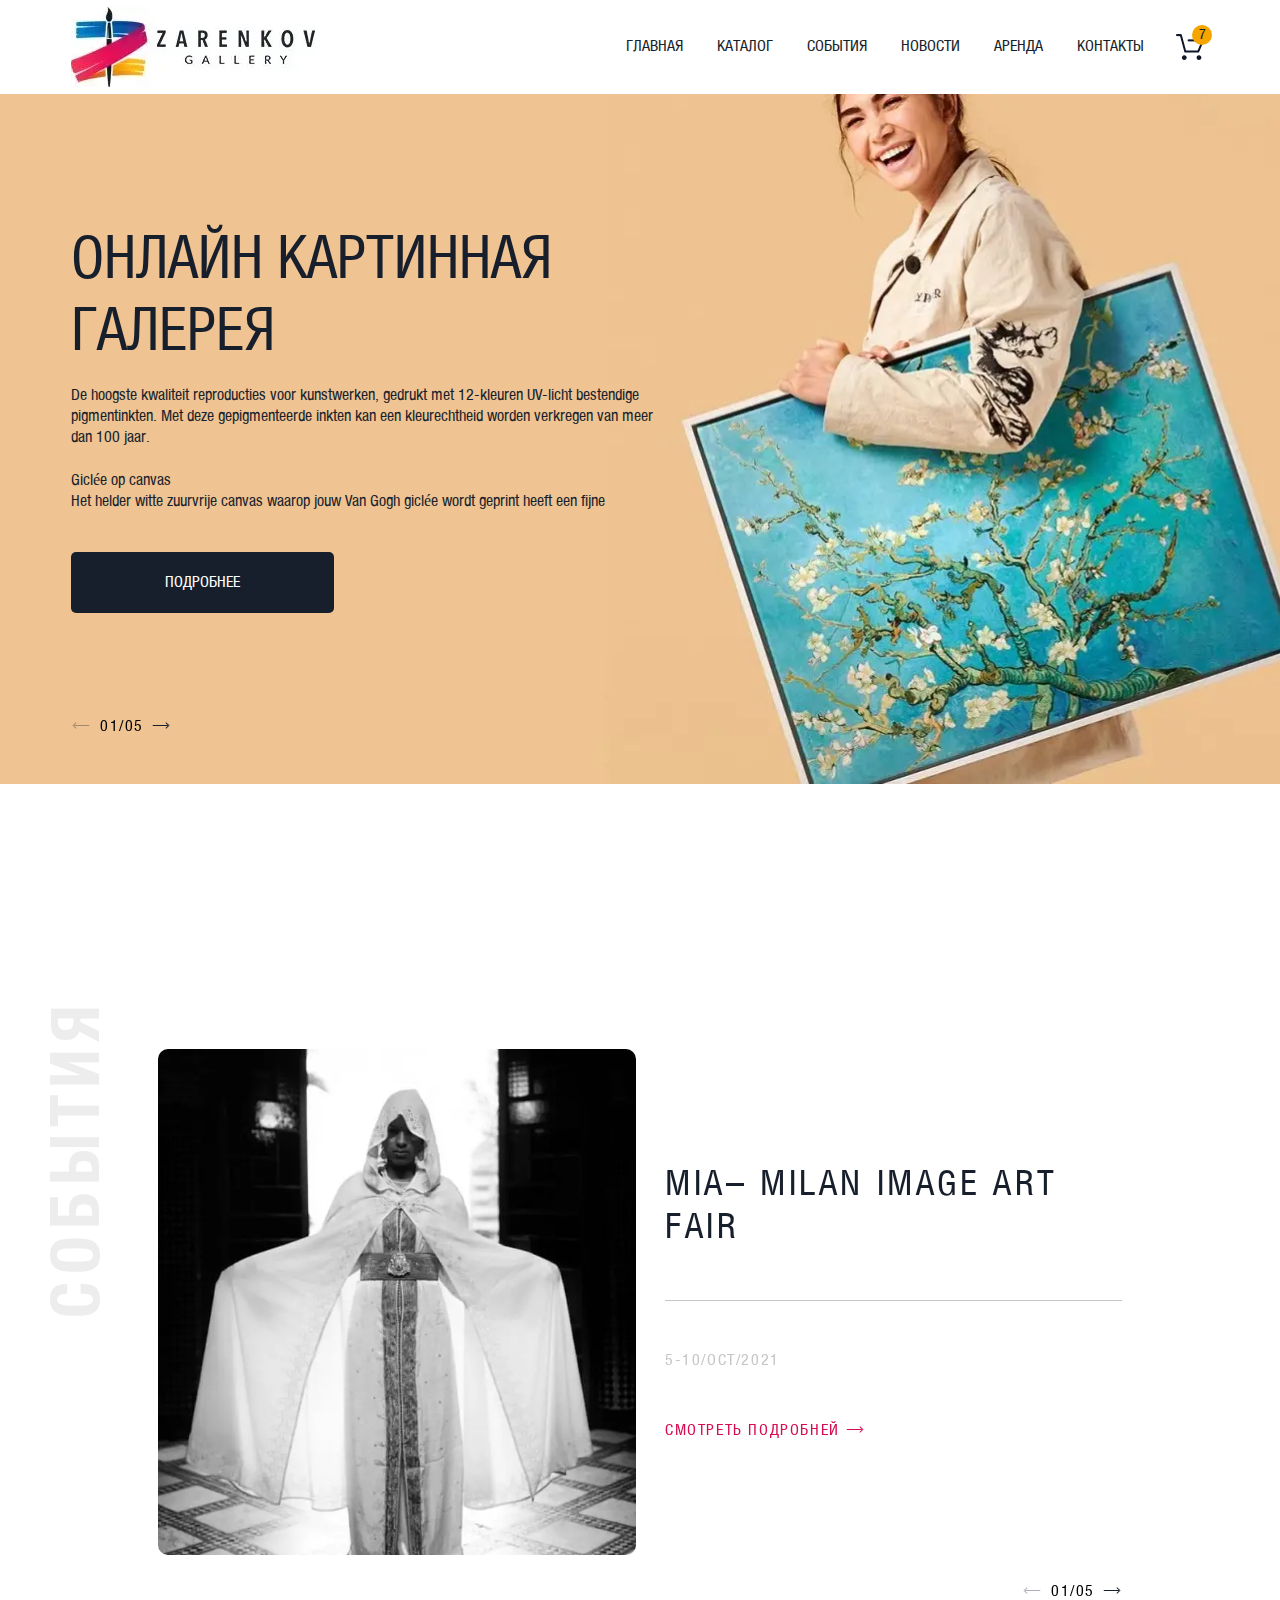
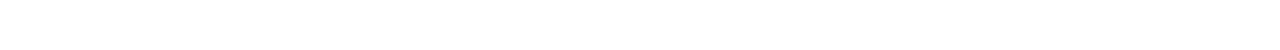
==== index.html @ c1e9bf00 "begin" ====
<!DOCTYPE html><html lang="ru"><head>	<meta charset="UTF-8">	<meta http-equiv="X-UA-Compatible" content="IE=edge">	<meta name="viewport" content="width=device-width, initial-scale=1.0, user-scalable=no">	<title>Галерея</title>	<link rel="stylesheet" href="css/style.css">	<link rel="stylesheet" href="css/swiper-bundle.min.css"></head><body>	<div class="wrapper">		<header class="header">	<div class="header__container container">		<div class="header__content">			<div class="header__logo">				<picture><source srcset="img/header-logo.webp" type="image/webp"><img src="img/header-logo.jpg" alt=""></picture>			</div>			<div class="header__links">				<nav class="header__nav nav">					<ul class="nav__list">						<li class="nav__item"><a href="#" class="nav__link">Главная</a></li>						<li class="nav__item"><a href="#" class="nav__link">Каталог</a></li>						<li class="nav__item"><a href="#" class="nav__link">События</a></li>						<li class="nav__item"><a href="#" class="nav__link">Новости</a></li>						<li class="nav__item"><a href="#" class="nav__link">Аренда</a></li>						<li class="nav__item"><a href="#" class="nav__link">Контакты</a></li>					</ul>				</nav>				<div class="header__basket">					<a href="#"><picture><source srcset="img/icons/basket.svg" type="image/webp"><img src="img/icons/basket.svg" alt=""></picture><span>7</span></a>				</div>				<div class="header__burger">				</div>			</div>		</div>	</div></header>		<main class="main">			<section class="gallery">				<div class="gallery__slider gallery-slider swiper-container">					<div class="gallery-slider__controls">						<div class="gallery-slider__btn-prev swiper-button-prev"></div>						<div class="gallery-slider__pagination swiper-pagination"></div>						<div class="gallery-slider__btn-next swiper-button-next"></div>					</div>					<div class="gallery-slider__wrapper swiper-wrapper">						<div class="gallery-slider__slide gallery-slide swiper-slide">							<div class="gallery-slide__body">								<picture><source srcset="img/main/main-bg.webp" type="image/webp"><img src="img/main/main-bg.jpg" alt=""></picture>								<div class="gallery-slide__container">									<h2 class="gallery-slide__title">Онлайн картинная галерея</h2>									<p class="gallery-slide__text">De hoogste kwaliteit reproducties voor kunstwerken, gedrukt										met 12-kleuren UV-licht bestendige pigmentinkten. Met deze										gepigmenteerde inkten kan een kleurechtheid worden verkregen van meer dan 100 jaar.</p>									<p class="gallery-slide__text">Giclée op canvas<br>										Het helder witte zuurvrije canvas waarop jouw Van Gogh giclée wordt geprint heeft een										fijne</p>									<button class="gallery-slide__btn">Подробнее</button>								</div>							</div>						</div>						<div class="gallery-slider__slide gallery-slide swiper-slide">							<div class="gallery-slide__body">								<picture><source srcset="img/main/main-bg.webp" type="image/webp"><img src="img/main/main-bg.jpg" alt=""></picture>								<div class="gallery-slide__container">									<h2 class="gallery-slide__title">Онлайн картинная галерея</h2>									<p class="gallery-slide__text">De hoogste kwaliteit reproducties voor kunstwerken, gedrukt										met 12-kleuren UV-licht bestendige pigmentinkten. Met deze										gepigmenteerde inkten kan een kleurechtheid worden verkregen van meer dan 100 jaar.</p>									<p class="gallery-slide__text">Giclée op canvas<br>										Het helder witte zuurvrije canvas waarop jouw Van Gogh giclée wordt geprint heeft een										fijne</p>									<button class="gallery-slide__btn">Подробнее</button>								</div>							</div>						</div>						<div class="gallery-slider__slide gallery-slide swiper-slide">							<div class="gallery-slide__body">								<picture><source srcset="img/main/main-bg.webp" type="image/webp"><img src="img/main/main-bg.jpg" alt=""></picture>								<div class="gallery-slide__container">									<h2 class="gallery-slide__title">Онлайн картинная галерея</h2>									<p class="gallery-slide__text">De hoogste kwaliteit reproducties voor kunstwerken, gedrukt										met 12-kleuren UV-licht bestendige pigmentinkten. Met deze										gepigmenteerde inkten kan een kleurechtheid worden verkregen van meer dan 100 jaar.</p>									<p class="gallery-slide__text">Giclée op canvas<br>										Het helder witte zuurvrije canvas waarop jouw Van Gogh giclée wordt geprint heeft een										fijne</p>									<button class="gallery-slide__btn">Подробнее</button>								</div>							</div>						</div>						<div class="gallery-slider__slide gallery-slide swiper-slide">							<div class="gallery-slide__body">								<picture><source srcset="img/main/main-bg.webp" type="image/webp"><img src="img/main/main-bg.jpg" alt=""></picture>								<div class="gallery-slide__container">									<h2 class="gallery-slide__title">Онлайн картинная галерея</h2>									<p class="gallery-slide__text">De hoogste kwaliteit reproducties voor kunstwerken, gedrukt										met 12-kleuren UV-licht bestendige pigmentinkten. Met deze										gepigmenteerde inkten kan een kleurechtheid worden verkregen van meer dan 100 jaar.</p>									<p class="gallery-slide__text">Giclée op canvas<br>										Het helder witte zuurvrije canvas waarop jouw Van Gogh giclée wordt geprint heeft een										fijne</p>									<button class="gallery-slide__btn">Подробнее</button>								</div>							</div>						</div>						<div class="gallery-slider__slide gallery-slide swiper-slide">							<div class="gallery-slide__body">								<picture><source srcset="img/main/main-bg.webp" type="image/webp"><img src="img/main/main-bg.jpg" alt=""></picture>								<div class="gallery-slide__container">									<h2 class="gallery-slide__title">Онлайн картинная галерея</h2>									<p class="gallery-slide__text">De hoogste kwaliteit reproducties voor kunstwerken, gedrukt										met 12-kleuren UV-licht bestendige pigmentinkten. Met deze										gepigmenteerde inkten kan een kleurechtheid worden verkregen van meer dan 100 jaar.</p>									<p class="gallery-slide__text">Giclée op canvas<br>										Het helder witte zuurvrije canvas waarop jouw Van Gogh giclée wordt geprint heeft een										fijne</p>									<button class="gallery-slide__btn">Подробнее</button>								</div>							</div>						</div>					</div>				</div>			</section>			<section class="events">				<h2 class="events__aside-title aside-title">События</h2>				<div class="events__container container">					<div class="events__slider events-slider swiper-container">						<div class="events-slider__controls">							<div class="events-slider__btn-prev swiper-button-prev"></div>							<div class="events-slider__pagination swiper-pagination"></div>							<div class="events-slider__btn-next swiper-button-next"></div>						</div>						<div class="events-slider__wrapper swiper-wrapper">							<div class="events-slider__slide events-slide swiper-slide">								<div class="events-slide__body">									<div class="events-slide__img">										<picture><source srcset="img/main/events_img.webp" type="image/webp"><img src="img/main/events_img.jpg" alt=""></picture>									</div>									<div class="events-slide__content">										<h3 class="events-slide__title">MIA– milan image art											fair</h3>										<div class="events-slide__line"></div>										<p class="events-slide__date">5-10/oct/2021</p>										<a href="events.html" class="events-slide__link">Смотреть подробней</a>									</div>								</div>							</div>							<div class="events-slider__slide events-slide swiper-slide">								<div class="events-slide__body">									<div class="events-slide__img">										<picture><source srcset="img/main/events_img.webp" type="image/webp"><img src="img/main/events_img.jpg" alt=""></picture>									</div>									<div class="events-slide__content">										<h3 class="events-slide__title">MIA– milan image art											fair</h3>										<div class="events-slide__line"></div>										<p class="events-slide__date">5-10/oct/2021</p>										<a href="events.html" class="events-slide__link">Смотреть подробней</a>									</div>								</div>							</div>							<div class="events-slider__slide events-slide swiper-slide">								<div class="events-slide__body">									<div class="events-slide__img">										<picture><source srcset="img/main/events_img.webp" type="image/webp"><img src="img/main/events_img.jpg" alt=""></picture>									</div>									<div class="events-slide__content">										<h3 class="events-slide__title">MIA– milan image art											fair</h3>										<div class="events-slide__line"></div>										<p class="events-slide__date">5-10/oct/2021</p>										<a href="events.html" class="events-slide__link">Смотреть подробней</a>									</div>								</div>							</div>							<div class="events-slider__slide events-slide swiper-slide">								<div class="events-slide__body">									<div class="events-slide__img">										<picture><source srcset="img/main/events_img.webp" type="image/webp"><img src="img/main/events_img.jpg" alt=""></picture>									</div>									<div class="events-slide__content">										<h3 class="events-slide__title">MIA– milan image art											fair</h3>										<div class="events-slide__line"></div>										<p class="events-slide__date">5-10/oct/2021</p>										<a href="events.html" class="events-slide__link">Смотреть подробней</a>									</div>								</div>							</div>							<div class="events-slider__slide events-slide swiper-slide">								<div class="events-slide__body">									<div class="events-slide__img">										<picture><source srcset="img/main/events_img.webp" type="image/webp"><img src="img/main/events_img.jpg" alt=""></picture>									</div>									<div class="events-slide__content">										<h3 class="events-slide__title">MIA– milan image art											fair</h3>										<div class="events-slide__line"></div>										<p class="events-slide__date">5-10/oct/2021</p>										<a href="events.html" class="events-slide__link">Смотреть подробней</a>									</div>								</div>							</div>						</div>					</div>			</section>		</main>	</div>	<script src="js/swiper-bundle.min.js"></script>	<script src="js/index.js"></script></body></html>
---- css/style.css ----
@charset "UTF-8";
* {
  padding: 0;
  margin: 0;
  border: 0
}
*,
:after,
:before {
  -webkit-box-sizing: border-box;
  box-sizing: border-box
}
:active,
:focus {
  outline: 0
}
a:active,
a:focus {
  outline: 0
}
aside,
footer,
header,
nav {
  display: block
}
body,
html {
  height: 100%;
  width: 100%;
  font-size: 100%;
  line-height: 1;
  font-size: 14px;
  -ms-text-size-adjust: 100%;
  -moz-text-size-adjust: 100%;
  -webkit-text-size-adjust: 100%
}
button,
input,
textarea {
  font-family: inherit
}
input::-ms-clear {
  display: none
}
button {
  cursor: pointer;
  background: 0 0
}
button::-moz-focus-inner {
  padding: 0;
  border: 0
}
a,
a:visited {
  text-decoration: none
}
a:hover {
  text-decoration: none
}
ul li {
  list-style: none
}
img {
  vertical-align: top
}
h1,
h2,
h3,
h4,
h5,
h6 {
  font-size: inherit;
  font-weight: 700
}
@font-face {
  font-family: HelveticaNeue;
  font-display: swap;
  src: url("../fonts/Helvetica Neue Condensed Bold.woff") format("woff"),url("../fonts/Helvetica Neue Condensed Bold.woff2") format("woff2");
  font-weight: 700;
  font-style: normal
}
@font-face {
  font-family: HelveticaNeue;
  font-display: swap;
  src: url(../fonts/HelveticaNeue-CondensedRegular.woff) format("woff"),url(../fonts/HelveticaNeue-CondensedRegular.woff2) format("woff2");
  font-weight: 400;
  font-style: normal
}
body {
  font-family: HelveticaNeue;
  font-weight: 400
}
.container {
  max-width: 1198px;
  padding: 0 30px;
  margin: 0 auto
}
.aside-title {
  -webkit-transform: rotate(-90deg);
  -ms-transform: rotate(-90deg);
  transform: rotate(-90deg);
  position: absolute;
  font-size: 68px;
  line-height: 1.2;
  font-weight: 700;
  text-transform: uppercase;
  letter-spacing: .1em;
  color: #ededed;
  top: 261px
}
.header {
  background: #fff
}
.header__content {
  min-height: 94px;
  display: -webkit-box;
  display: -ms-flexbox;
  display: flex;
  -webkit-box-pack: justify;
  -ms-flex-pack: justify;
  justify-content: space-between;
  -webkit-box-align: center;
  -ms-flex-align: center;
  align-items: center
}
.header__logo {
  width: 244px;
  height: 80px;
  -webkit-box-flex: 0;
  -ms-flex: 0 0 auto;
  flex: 0 0 auto;
  margin: 0 22px 0 0
}
.header__logo img {
  width: 100%;
  height: 100%
}
.header__links {
  display: -webkit-box;
  display: -ms-flexbox;
  display: flex;
  -webkit-box-align: center;
  -ms-flex-align: center;
  align-items: center;
  -webkit-box-flex: 0;
  -ms-flex: 0 1 583px;
  flex: 0 1 583px
}
.header__nav {
  margin: 0 30px 0 0
}
.header__basket a {
  display: inline-block;
  width: 28px;
  height: 26px;
  position: relative
}
.header__basket a img {
  width: 100%;
  height: 100%
}
.header__basket a span {
  position: absolute;
  width: 20px;
  height: 20px;
  border-radius: 50%;
  left: 16px;
  bottom: 15px;
  background: #f6a500;
  font-size: 14px;
  line-height: 14px;
  color: #181f2c;
  padding: 4px 0 0 0;
  text-align: center
}
.header__burger {
  display: none
}
.header__burger::before {
  content: "";
  position: absolute;
  width: 30px;
  height: 2px;
  background: #000;
  top: 9px;
  left: 0
}
.header__burger::after {
  content: "";
  position: absolute;
  width: 20px;
  height: 2px;
  background: #000;
  top: 19px;
  left: 10px
}
.nav {
  -webkit-box-flex: 0;
  -ms-flex: 0 1 520px;
  flex: 0 1 520px
}
.nav__list {
  display: -webkit-box;
  display: -ms-flexbox;
  display: flex;
  -ms-flex-wrap: wrap;
  flex-wrap: wrap;
  margin: 0 -17px
}
.nav__item {
  margin: 0 17px
}
.nav__link {
  font-size: 16px;
  line-height: 30px;
  text-transform: uppercase;
  color: #181f2c
}
.nav.open-menu {
  visibility: visible;
  opacity: 1;
  -webkit-transform: translateY(0);
  -ms-transform: translateY(0);
  transform: translateY(0)
}
.gallery-slider {
  overflow: hidden;
  position: relative
}
.gallery-slider__controls {
  position: absolute;
  width: 100px;
  bottom: 121px;
  left: calc((100vw - 1138px)/ 2);
  display: -webkit-box;
  display: -ms-flexbox;
  display: flex;
  -webkit-box-pack: justify;
  -ms-flex-pack: justify;
  justify-content: space-between
}
.gallery-slider__btn-next.swiper-button-next,
.gallery-slider__btn-prev.swiper-button-prev {
  width: 20px;
  height: 9px;
  position: static;
  background: url(../img/icons/arrow_right.svg) 0 0/100% 100% no-repeat;
  margin-top: 2px
}
.gallery-slider__btn-next.swiper-button-next:hover,
.gallery-slider__btn-prev.swiper-button-prev:hover {
  background: url(../img/icons/arrow_right_hover.svg) 0 0/100% 100% no-repeat
}
.gallery-slider__btn-next.swiper-button-next::after,
.gallery-slider__btn-prev.swiper-button-prev::after {
  content: ""
}
.gallery-slider__pagination.swiper-pagination {
  position: static;
  max-width: 42px
}
.gallery-slider__pagination.swiper-pagination-fraction {
  font-size: 16px;
  letter-spacing: .1em;
  color: #000
}
.gallery-slider__btn-prev.swiper-button-prev {
  -webkit-transform: rotate(180deg);
  -ms-transform: rotate(180deg);
  transform: rotate(180deg)
}
.gallery-slide__body {
  position: relative;
  min-height: 689px
}
.gallery-slide__body img {
  position: absolute;
  top: 0;
  left: 0;
  width: 100%;
  height: 100%;
  -o-object-fit: cover;
  object-fit: cover
}
.gallery-slide__container {
  position: relative;
  z-index: 2;
  max-width: 1198px;
  padding: 132px 30px 171px;
  margin: 0 auto
}
.gallery-slide__title {
  font-size: 60px;
  line-height: 1.2;
  text-transform: uppercase;
  color: #181f2c;
  font-weight: 400;
  max-width: 500px
}
.gallery-slide__text {
  font-size: 16px;
  line-height: 21px;
  color: #181f2c;
  max-width: 600px
}
.gallery-slide__text:first-of-type {
  margin: 15px 0 0 0
}
.gallery-slide__text:nth-of-type(2) {
  margin: 22px 0 0 0
}
.gallery-slide__btn {
  width: 263px;
  height: 61px;
  background-color: #181f2c;
  border-radius: 5px;
  margin: 40px 0 0 0;
  font-size: 16px;
  line-height: 21px;
  text-transform: uppercase;
  color: #fff;
  -webkit-transition: .3s;
  -o-transition: .3s;
  transition: .3s
}
.gallery-slide__btn:hover {
  background-color: #29364d
}
.events {
  padding: 148px 0 50px 0;
  position: relative
}
.events-slider {
  overflow: hidden;
  position: relative;
  padding: 45px 0
}
.events-slider__controls {
  position: absolute;
  width: 100px;
  bottom: 0;
  right: 0;
  display: -webkit-box;
  display: -ms-flexbox;
  display: flex;
  -webkit-box-pack: justify;
  -ms-flex-pack: justify;
  justify-content: space-between
}
.events-slider__btn-next.swiper-button-next,
.events-slider__btn-prev.swiper-button-prev {
  width: 20px;
  height: 9px;
  position: static;
  background: url(../img/icons/arrow_right.svg) 0 0/100% 100% no-repeat;
  margin-top: 2px
}
.events-slider__btn-next.swiper-button-next:hover,
.events-slider__btn-prev.swiper-button-prev:hover {
  background: url(../img/icons/arrow_right_hover.svg) 0 0/100% 100% no-repeat
}
.events-slider__btn-next.swiper-button-next::after,
.events-slider__btn-prev.swiper-button-prev::after {
  content: ""
}
.events-slider__pagination.swiper-pagination {
  position: static;
  max-width: 42px
}
.events-slider__pagination.swiper-pagination-fraction {
  font-size: 16px;
  letter-spacing: .1em;
  color: #000
}
.events-slider__btn-prev.swiper-button-prev {
  -webkit-transform: rotate(180deg);
  -ms-transform: rotate(180deg);
  transform: rotate(180deg)
}
.events-slide__body {
  display: -webkit-box;
  display: -ms-flexbox;
  display: flex
}
.events-slide__img {
  margin: 0 29px 0 0;
  border-radius: 10px;
  overflow: hidden
}
.events-slide__img img {
  width: 100%;
  height: 100%
}
.events-slide__content {
  display: -webkit-box;
  display: -ms-flexbox;
  display: flex;
  -webkit-box-orient: vertical;
  -webkit-box-direction: normal;
  -ms-flex-direction: column;
  flex-direction: column;
  -webkit-box-pack: center;
  -ms-flex-pack: center;
  justify-content: center;
  -webkit-box-align: start;
  -ms-flex-align: start;
  align-items: flex-start
}
.events-slide__title {
  font-size: 36px;
  line-height: 1.2;
  font-weight: 400;
  text-transform: uppercase;
  letter-spacing: .1em;
  color: #181f2c
}
.events-slide__line {
  width: 457px;
  height: 1px;
  background-color: #c6c6c6;
  margin: 50px 0 0 0
}
.events-slide__date {
  margin: 50px 0 0 0;
  font-size: 16px;
  line-height: 1.2;
  text-transform: uppercase;
  letter-spacing: .1em;
  color: #c6c6c6
}
.events-slide__link {
  margin: 50px 0 0 0;
  font-size: 16px;
  line-height: 1.2;
  text-transform: uppercase;
  letter-spacing: .1em;
  color: #d60b51;
  padding: 0 25px 0 0;
  background: url(../img/icons/arrow_right_hover.svg) 100% 4px/20px 9px no-repeat
}
@media (max-width:1630px) {
  .aside-title {
    left: -85px
  }
}
@media (max-width:1430px) {
  .events__container {
    max-width: 1024px
  }
}
@media (max-width:1250px) {
  .aside-title {
    top: 213px
  }
  .events {
    padding: 100px 0 50px 0
  }
  .events__container {
    max-width: 824px
  }
  .events-slide__img {
    -webkit-box-flex: 0;
    -ms-flex: 0 0 289px;
    flex: 0 0 289px
  }
  .events-slide__line {
    width: 400px
  }
}
@media (max-width:1198px) {
  .gallery-slider__controls {
    left: 30px
  }
  .gallery-slide__text {
    max-width: 500px
  }
}
@media (max-width:1050px) {
  .events__container {
    max-width: 624px
  }
  .events-slide__line {
    width: 200px;
    margin: 25px 0 0 0
  }
  .events-slide__date {
    margin: 30px 0 0 0
  }
  .events-slide__link {
    margin: 30px 0 0 0
  }
}
@media (max-width:980px) {
  .header__content {
    min-height: 72px
  }
  .header__logo {
    width: 158px;
    height: 52px
  }
  .gallery-slide__text {
    max-width: 400px
  }
}
@media (max-width:850px) {
  .aside-title {
    left: -108px
  }
  .events__container {
    max-width: 507px
  }
  .events-slide__body {
    display: block
  }
  .events-slide__img {
    width: 100%
  }
  .events-slide__content {
    margin: 30px 0 0 0
  }
  .events-slide__line {
    width: 100%
  }
}
@media (max-width:840px) {
  .header__links {
    -webkit-box-flex: 0;
    -ms-flex: 0 1 auto;
    flex: 0 1 auto
  }
  .header__burger {
    display: block;
    position: relative;
    width: 30px;
    height: 30px;
    margin: 0 0 0 26px;
    z-index: 101
  }
  .nav {
    min-width: 100vw;
    min-height: 100vh;
    position: fixed;
    top: 0;
    left: 0;
    background: #fff;
    z-index: 100;
    padding: 40px 30px;
    -webkit-transform: translateY(-120%);
    -ms-transform: translateY(-120%);
    transform: translateY(-120%);
    opacity: 0;
    visibility: hidden;
    -webkit-transition: .3s;
    -o-transition: .3s;
    transition: .3s
  }
  .nav__list {
    margin: 0;
    display: block
  }
  .nav__item {
    margin: 20px 0;
    text-align: center
  }
}
@media (max-width:767px) {
  .gallery-slider__controls {
    bottom: 83px
  }
  .gallery-slide__body {
    min-height: 644px
  }
  .gallery-slide__container {
    padding: 68px 30px 165px
  }
}
@media (max-width:680px) {
  .events__container {
    max-width: 420px
  }
}
@media (max-width:548px) {
  .container {
    max-width: 320px;
    padding: 0 15px
  }
  .aside-title {
    left: -125px
  }
  .gallery-slider__controls {
    bottom: 53px;
    left: calc((100vw - 290px)/ 2)
  }
  .gallery-slide__container {
    padding: 68px 15px 105px;
    max-width: 320px
  }
  .gallery-slide__title {
    font-size: 48px
  }
  .gallery-slide__btn {
    width: 289px
  }
  .gallery-slide__btn:hover {
    background-color: #181f2c
  }
  .events {
    padding: 55px 0 100px 0
  }
  .events-slider__controls {
    right: auto;
    left: 0
  }
}
@media (max-width:430px) {
  .aside-title {
    display: none
  }
}
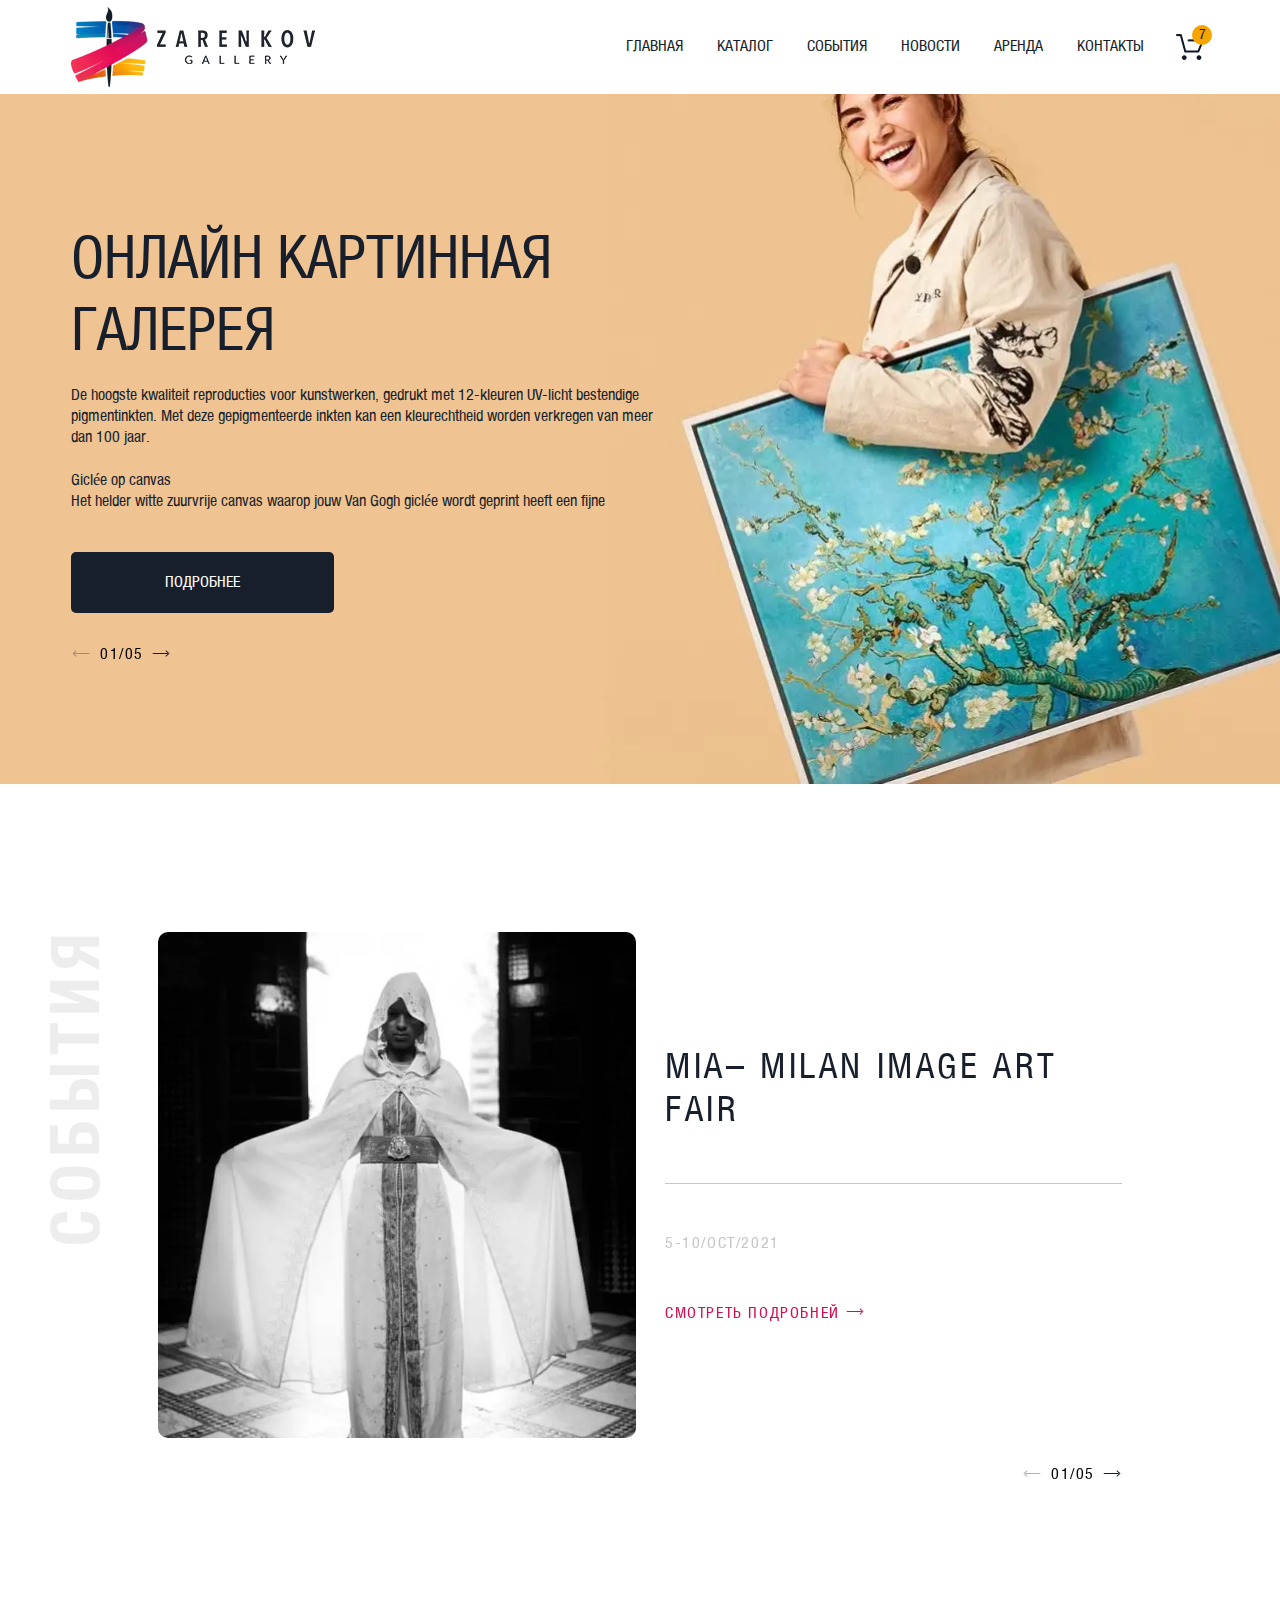
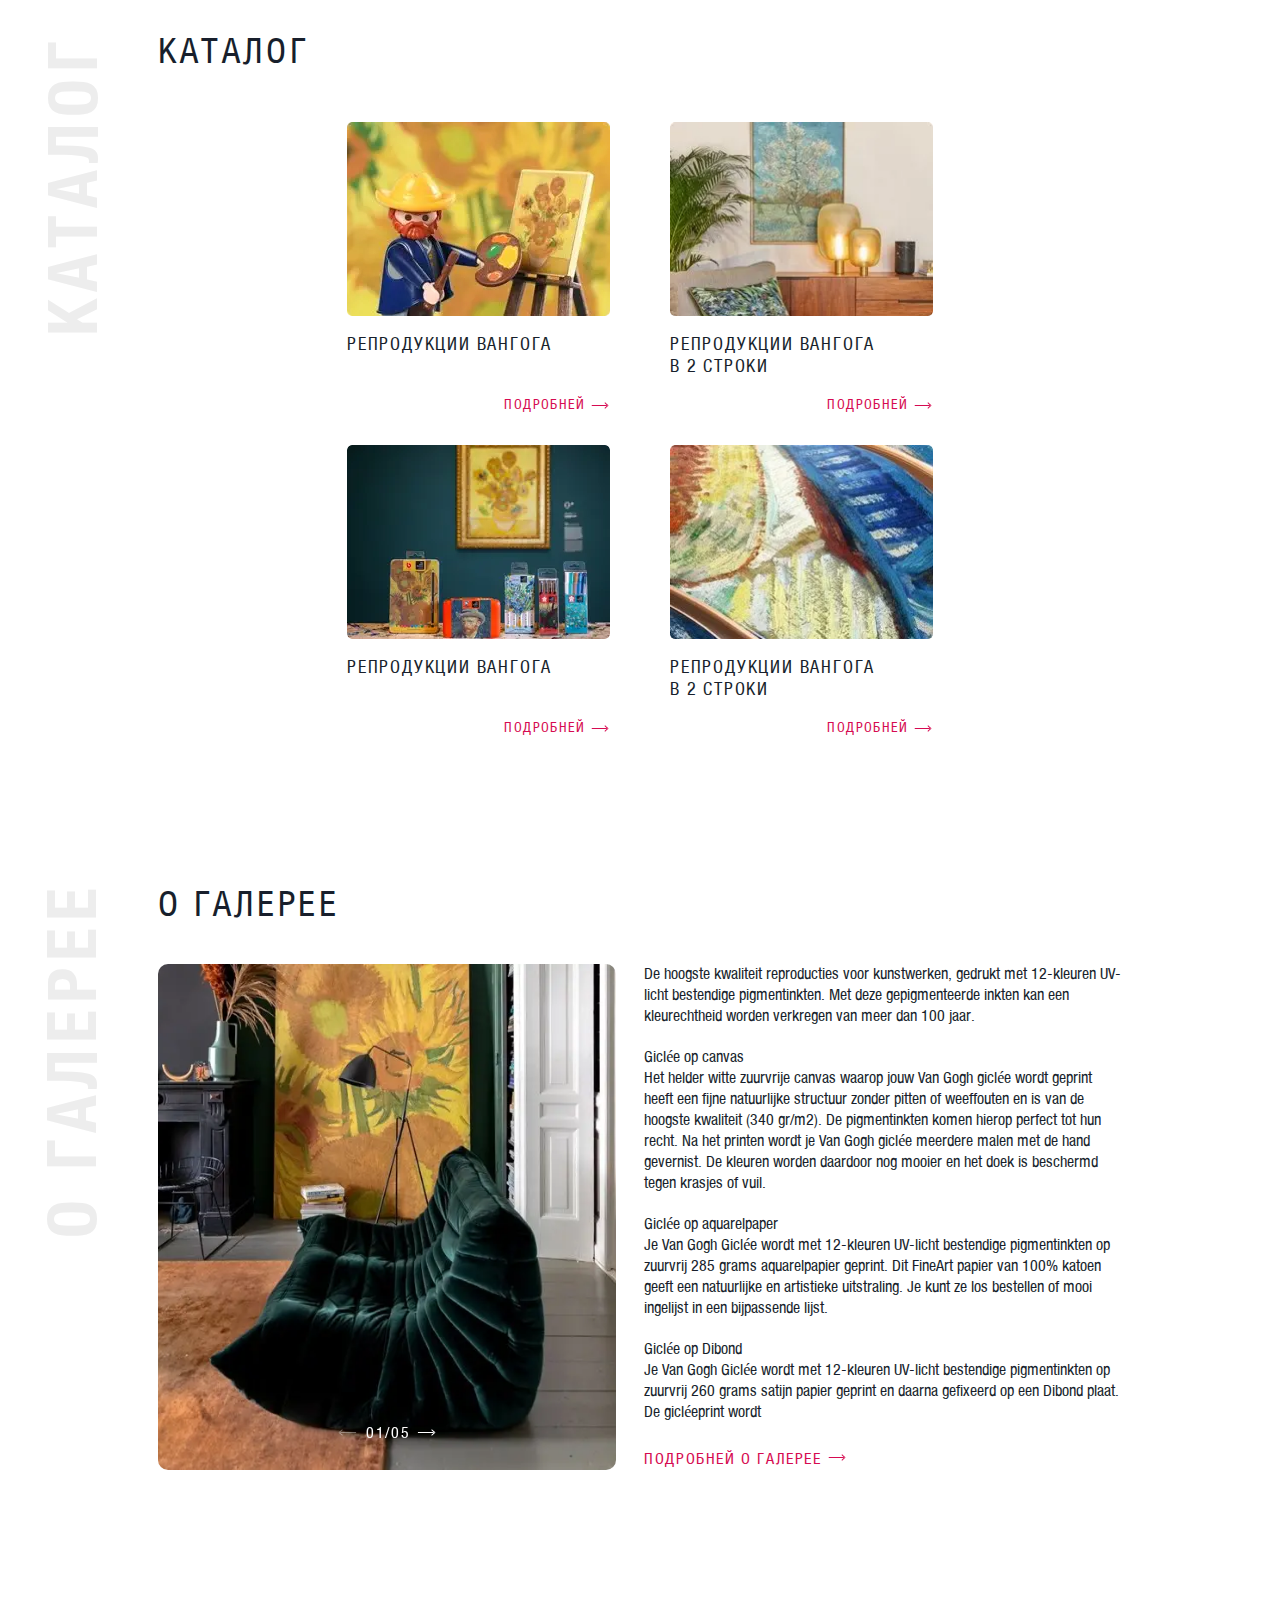
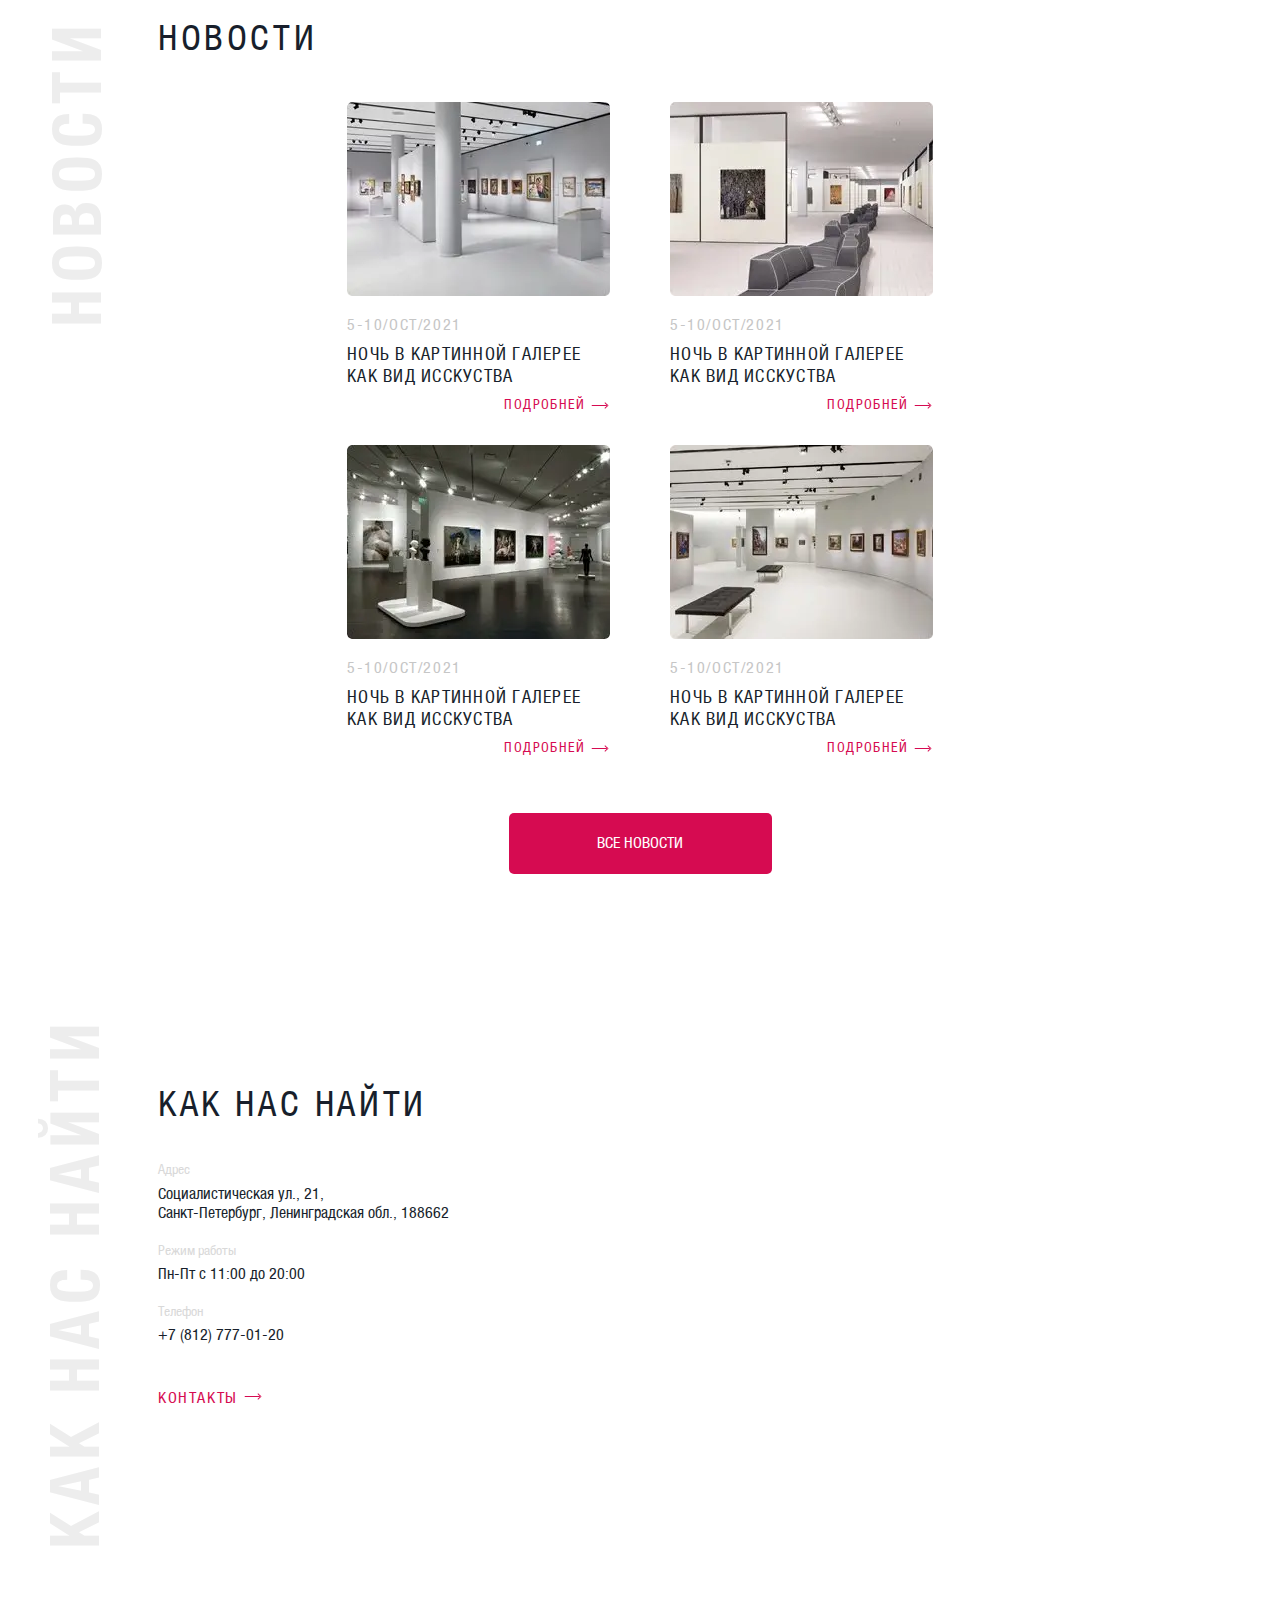
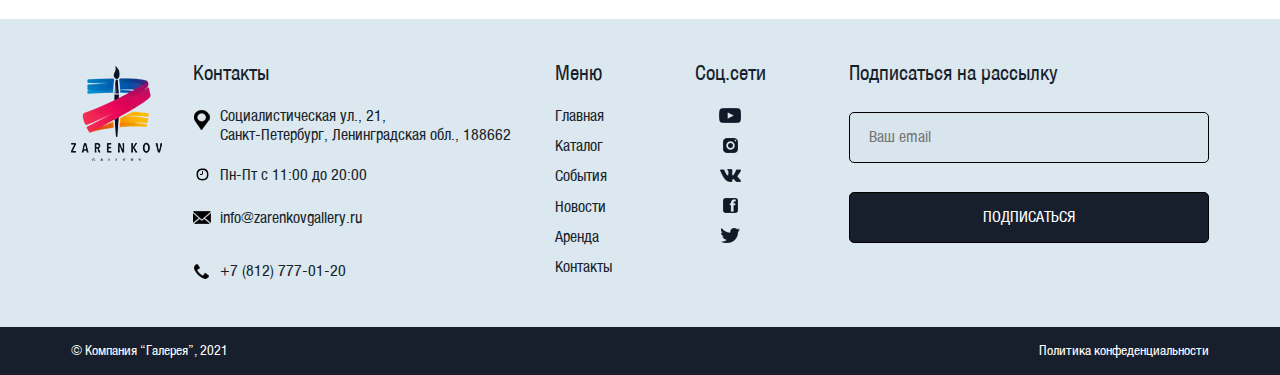
==== commit 3997490b: "main" ====
--- a/index.html
+++ b/index.html
@@ -13,7 +13,7 @@
 <body> 	<div class="wrapper"> 		<header class="header">-	<div class="header__container container">+	<div class="header__container"> 		<div class="header__content"> 			<div class="header__logo"> 				<picture><source srcset="img/header-logo.webp" type="image/webp"><img src="img/header-logo.jpg" alt=""></picture>@@ -125,90 +125,332 @@
 					</div> 				</div> 			</section>-			<section class="events">-				<h2 class="events__aside-title aside-title">События</h2>-				<div class="events__container container">-					<div class="events__slider events-slider swiper-container">-						<div class="events-slider__controls">-							<div class="events-slider__btn-prev swiper-button-prev"></div>-							<div class="events-slider__pagination swiper-pagination"></div>-							<div class="events-slider__btn-next swiper-button-next"></div>-						</div>-						<div class="events-slider__wrapper swiper-wrapper">-							<div class="events-slider__slide events-slide swiper-slide">-								<div class="events-slide__body">-									<div class="events-slide__img">+			<section class="main-events">+				<h2 class="main-events__aside-title aside-title">События</h2>+				<div class="main-events__container container-block">+					<h2 class="main-events__title title">События</h2>+					<div class="main-events__slider main-events-slider swiper-container">+						<div class="main-events-slider__controls">+							<div class="main-events-slider__btn-prev swiper-button-prev"></div>+							<div class="main-events-slider__pagination swiper-pagination"></div>+							<div class="main-events-slider__btn-next swiper-button-next"></div>+						</div>+						<div class="main-events-slider__wrapper swiper-wrapper">+							<div class="main-events-slider__slide main-events-slide swiper-slide">+								<div class="main-events-slide__body">+									<div class="main-events-slide__img"> 										<picture><source srcset="img/main/events_img.webp" type="image/webp"><img src="img/main/events_img.jpg" alt=""></picture> 									</div>-									<div class="events-slide__content">-										<h3 class="events-slide__title">MIA– milan image art+									<div class="main-events-slide__content">+										<h3 class="main-events-slide__title">MIA– milan image art 											fair</h3>-										<div class="events-slide__line"></div>-										<p class="events-slide__date">5-10/oct/2021</p>-										<a href="events.html" class="events-slide__link">Смотреть подробней</a>-									</div>-								</div>-							</div>-							<div class="events-slider__slide events-slide swiper-slide">-								<div class="events-slide__body">-									<div class="events-slide__img">+										<div class="main-events-slide__line"></div>+										<p class="main-events-slide__date">5-10/oct/2021</p>+										<a href="events.html" class="main-events-slide__link">Смотреть подробней</a>+									</div>+								</div>+							</div>+							<div class="main-events-slider__slide main-events-slide swiper-slide">+								<div class="main-events-slide__body">+									<div class="main-events-slide__img"> 										<picture><source srcset="img/main/events_img.webp" type="image/webp"><img src="img/main/events_img.jpg" alt=""></picture> 									</div>-									<div class="events-slide__content">-										<h3 class="events-slide__title">MIA– milan image art+									<div class="main-events-slide__content">+										<h3 class="main-events-slide__title">MIA– milan image art 											fair</h3>-										<div class="events-slide__line"></div>-										<p class="events-slide__date">5-10/oct/2021</p>-										<a href="events.html" class="events-slide__link">Смотреть подробней</a>-									</div>-								</div>-							</div>-							<div class="events-slider__slide events-slide swiper-slide">-								<div class="events-slide__body">-									<div class="events-slide__img">+										<div class="main-events-slide__line"></div>+										<p class="main-events-slide__date">5-10/oct/2021</p>+										<a href="events.html" class="main-events-slide__link">Смотреть подробней</a>+									</div>+								</div>+							</div>+							<div class="main-events-slider__slide main-events-slide swiper-slide">+								<div class="main-events-slide__body">+									<div class="main-events-slide__img"> 										<picture><source srcset="img/main/events_img.webp" type="image/webp"><img src="img/main/events_img.jpg" alt=""></picture> 									</div>-									<div class="events-slide__content">-										<h3 class="events-slide__title">MIA– milan image art+									<div class="main-events-slide__content">+										<h3 class="main-events-slide__title">MIA– milan image art 											fair</h3>-										<div class="events-slide__line"></div>-										<p class="events-slide__date">5-10/oct/2021</p>-										<a href="events.html" class="events-slide__link">Смотреть подробней</a>-									</div>-								</div>-							</div>-							<div class="events-slider__slide events-slide swiper-slide">-								<div class="events-slide__body">-									<div class="events-slide__img">+										<div class="main-events-slide__line"></div>+										<p class="main-events-slide__date">5-10/oct/2021</p>+										<a href="events.html" class="main-events-slide__link">Смотреть подробней</a>+									</div>+								</div>+							</div>+							<div class="main-events-slider__slide main-events-slide swiper-slide">+								<div class="main-events-slide__body">+									<div class="main-events-slide__img"> 										<picture><source srcset="img/main/events_img.webp" type="image/webp"><img src="img/main/events_img.jpg" alt=""></picture> 									</div>-									<div class="events-slide__content">-										<h3 class="events-slide__title">MIA– milan image art+									<div class="main-events-slide__content">+										<h3 class="main-events-slide__title">MIA– milan image art 											fair</h3>-										<div class="events-slide__line"></div>-										<p class="events-slide__date">5-10/oct/2021</p>-										<a href="events.html" class="events-slide__link">Смотреть подробней</a>-									</div>-								</div>-							</div>-							<div class="events-slider__slide events-slide swiper-slide">-								<div class="events-slide__body">-									<div class="events-slide__img">+										<div class="main-events-slide__line"></div>+										<p class="main-events-slide__date">5-10/oct/2021</p>+										<a href="events.html" class="main-events-slide__link">Смотреть подробней</a>+									</div>+								</div>+							</div>+							<div class="main-events-slider__slide main-events-slide swiper-slide">+								<div class="main-events-slide__body">+									<div class="main-events-slide__img"> 										<picture><source srcset="img/main/events_img.webp" type="image/webp"><img src="img/main/events_img.jpg" alt=""></picture> 									</div>-									<div class="events-slide__content">-										<h3 class="events-slide__title">MIA– milan image art+									<div class="main-events-slide__content">+										<h3 class="main-events-slide__title">MIA– milan image art 											fair</h3>-										<div class="events-slide__line"></div>-										<p class="events-slide__date">5-10/oct/2021</p>-										<a href="events.html" class="events-slide__link">Смотреть подробней</a>-									</div>-								</div>-							</div>-						</div>-					</div>+										<div class="main-events-slide__line"></div>+										<p class="main-events-slide__date">5-10/oct/2021</p>+										<a href="events.html" class="main-events-slide__link">Смотреть подробней</a>+									</div>+								</div>+							</div>+						</div>+					</div>+			</section>+			<section class="catalog">+				<h2 class="catalog__aside-title aside-title">Каталог</h2>+				<div class="catalog__container container-block">+					<div class="catalog__content">+						<h2 class="catalog__title title">Каталог</h2>+						<div class="catalog__items catalog-items">+							<div class="catalog-items__item catalog-item">+								<div class="catalog-item__img">+									<picture><source srcset="img/main/catalog_img1.webp" type="image/webp"><img src="img/main/catalog_img1.jpg" alt=""></picture>+								</div>+								<h3 class="catalog-item__title">Репродукции вангога</h3>+								<a href="#" class="catalog-item__link">Подробней</a>+							</div>+							<div class="catalog-items__item catalog-item">+								<div class="catalog-item__img">+									<picture><source srcset="img/main/catalog_img2.webp" type="image/webp"><img src="img/main/catalog_img2.jpg" alt=""></picture>+								</div>+								<h3 class="catalog-item__title">Репродукции вангога+									в 2 строки</h3>+								<a href="#" class="catalog-item__link">Подробней</a>+							</div>+							<div class="catalog-items__item catalog-item">+								<div class="catalog-item__img">+									<picture><source srcset="img/main/catalog_img3.webp" type="image/webp"><img src="img/main/catalog_img3.jpg" alt=""></picture>+								</div>+								<h3 class="catalog-item__title">Репродукции вангога</h3>+								<a href="#" class="catalog-item__link">Подробней</a>+							</div>+							<div class="catalog-items__item catalog-item">+								<div class="catalog-item__img">+									<picture><source srcset="img/main/catalog_img4.webp" type="image/webp"><img src="img/main/catalog_img4.jpg" alt=""></picture>+								</div>+								<h3 class="catalog-item__title">Репродукции вангога+									в 2 строки</h3>+								<a href="#" class="catalog-item__link">Подробней</a>+							</div>+						</div>+					</div>+				</div>+			</section>+			<section class="about">+				<h2 class="about__aside-title aside-title">О галерее</h2>+				<div class="about__container container-block">+					<div class="about__content">+						<h2 class="about__title title">О галерее</h2>+						<div class="about__row">+							<div class="about__slider about-slider swiper-container">+								<div class="about-slider__controls">+									<div class="about-slider__btn-prev swiper-button-prev"></div>+									<div class="about-slider__pagination swiper-pagination"></div>+									<div class="about-slider__btn-next swiper-button-next"></div>+								</div>+								<div class="about-slider__wrapper swiper-wrapper">+									<div class="about-slider__slide swiper-slide">+										<picture><source srcset="img/main/about_img.webp" type="image/webp"><img src="img/main/about_img.jpg" alt=""></picture>+									</div>+									<div class="about-slider__slide swiper-slide">+										<picture><source srcset="img/main/about_img.webp" type="image/webp"><img src="img/main/about_img.jpg" alt=""></picture>+									</div>+									<div class="about-slider__slide swiper-slide">+										<picture><source srcset="img/main/about_img.webp" type="image/webp"><img src="img/main/about_img.jpg" alt=""></picture>+									</div>+									<div class="about-slider__slide swiper-slide">+										<picture><source srcset="img/main/about_img.webp" type="image/webp"><img src="img/main/about_img.jpg" alt=""></picture>+									</div>+									<div class="about-slider__slide swiper-slide">+										<picture><source srcset="img/main/about_img.webp" type="image/webp"><img src="img/main/about_img.jpg" alt=""></picture>+									</div>+								</div>+							</div>+							<div class="about__texts">+								<p class="about__text">+									De hoogste kwaliteit reproducties voor kunstwerken, gedrukt met 12-kleuren UV-licht+									bestendige pigmentinkten. Met deze+									gepigmenteerde inkten kan een kleurechtheid worden verkregen van meer dan 100 jaar.</p>+								<p class="about__text">+									Giclée op canvas<br>+									Het helder witte zuurvrije canvas waarop jouw Van Gogh giclée wordt geprint heeft een fijne+									natuurlijke structuur zonder+									pitten of weeffouten en is van de hoogste kwaliteit (340 gr/m2). De pigmentinkten komen+									hierop perfect tot hun recht. Na+									het printen wordt je Van Gogh giclée meerdere malen met de hand gevernist. De kleuren worden+									daardoor nog mooier en het+									doek is beschermd tegen krasjes of vuil.</p>+								<p class="about__text">+									Giclée op aquarelpaper<br>+									Je Van Gogh Giclée wordt met 12-kleuren UV-licht bestendige pigmentinkten op zuurvrij 285+									grams aquarelpapier geprint.+									Dit FineArt papier van 100% katoen geeft een natuurlijke en artistieke uitstraling. Je kunt+									ze los bestellen of mooi+									ingelijst in een bijpassende lijst.</p>+								<p class="about__text">+									Giclée op Dibond<br>+									Je Van Gogh Giclée wordt met 12-kleuren UV-licht bestendige pigmentinkten op zuurvrij 260+									grams satijn papier geprint en+									daarna gefixeerd op een Dibond plaat. De gicléeprint wordt+								</p>+								<a href="#" class="about__link">Подробней о галерее</a>+							</div>+						</div>+					</div>+				</div>+			</section>+			<section class="main-news">+				<h2 class="main-news__aside-title aside-title">Новости</h2>+				<div class="main-news__container container-block">+					<div class="main-news__content">+						<h2 class="main-news__title title">Новости</h2>+						<div class="main-news__items main-news-items">+							<div class="main-news-items__item main-news-item">+								<div class="main-news-item__img">+									<picture><source srcset="img/main/news_img1.webp" type="image/webp"><img src="img/main/news_img1.jpg" alt=""></picture>+								</div>+								<p class="main-news-item__date">5-10/oct/2021</p>+								<h3 class="main-news-item__title">Ночь в картинной галерее+									как вид исскуства</h3>+								<a href="#" class="main-news-item__link">Подробней</a>+							</div>+							<div class="main-news-items__item main-news-item">+								<div class="main-news-item__img">+									<picture><source srcset="img/main/news_img2.webp" type="image/webp"><img src="img/main/news_img2.jpg" alt=""></picture>+								</div>+								<p class="main-news-item__date">5-10/oct/2021</p>+								<h3 class="main-news-item__title">Ночь в картинной галерее+									как вид исскуства</h3>+								<a href="#" class="main-news-item__link">Подробней</a>+							</div>+							<div class="main-news-items__item main-news-item">+								<div class="main-news-item__img">+									<picture><source srcset="img/main/news_img3.webp" type="image/webp"><img src="img/main/news_img3.jpg" alt=""></picture>+								</div>+								<p class="main-news-item__date">5-10/oct/2021</p>+								<h3 class="main-news-item__title">Ночь в картинной галерее+									как вид исскуства</h3>+								<a href="#" class="main-news-item__link">Подробней</a>+							</div>+							<div class="main-news-items__item main-news-item">+								<div class="main-news-item__img">+									<picture><source srcset="img/main/news_img4.webp" type="image/webp"><img src="img/main/news_img4.jpg" alt=""></picture>+								</div>+								<p class="main-news-item__date">5-10/oct/2021</p>+								<h3 class="main-news-item__title">Ночь в картинной галерее+									как вид исскуства</h3>+								<a href="#" class="main-news-item__link">Подробней</a>+							</div>+						</div>+						<button class="main-news__btn">Все новости</button>+					</div>+				</div>+			</section>+			<section class="how-find">+				<h2 class="how-find__aside-title aside-title">Как нас найти</h2>+				<div class="how-find__container container-block">+					<div class="how-find__content">+						<div class="how-find__body">+							<h2 class="how-find__title title">Как нас найти</h2>+							<div class="how-find__item">+								<p class="how-find__label">Адрес</p>+								<p class="how-find__value">Социалистическая ул., 21,<br>+									Санкт-Петербург, Ленинградская обл., 188662</p>+							</div>+							<div class="how-find__item">+								<p class="how-find__label">Режим работы</p>+								<p class="how-find__value">Пн-Пт с 11:00 до 20:00</p>+							</div>+							<div class="how-find__item">+								<p class="how-find__label">Телефон</p>+								<p class="how-find__value">+7 (812) 777-01-20</p>+							</div>+							<a href="contacts.html" class="how-find__link">Контакты</a>+						</div>+						<div class="how-find__map" id="map"></div>+					</div>+				</div> 			</section> 		</main>+		<footer class="footer">+	<div class="footer__top footer-top">+		<div class="footer-top__container container">+			<div class="footer-top__content">+				<div class="footer-top__logo">+					<picture><source srcset="img/footer_logo.webp" type="image/webp"><img src="img/footer_logo.jpg" class="footer-desktop-img" alt=""></picture>+					<picture><source srcset="img/header-logo.webp" type="image/webp"><img src="img/header-logo.jpg" class="footer-mobile-img" alt=""></picture>+				</div>+				<div class="footer-top__contacts footer-contacts">+					<h3 class="footer-contacts__title">Контакты</h3>+					<p class="footer-contacts__item footer-contacts__adress">Социалистическая ул., 21,<br>+						Санкт-Петербург, Ленинградская обл., 188662</p>+					<p class="footer-contacts__item footer-contacts__time">Пн-Пт с 11:00 до 20:00</p>+					<p class="footer-contacts__item footer-contacts__email">info@zarenkovgallery.ru</p>+					<p class="footer-contacts__item footer-contacts__phone">+7 (812) 777-01-20</p>+				</div>+				<div class="footer-top__menu footer-menu">+					<h3 class="footer-menu__title">Меню</h3>+					<ul class="footer-menu__list">+						<li class="footer-menu__item"><a href="index.html" class="footer-menu__link">Главная</a></li>+						<li class="footer-menu__item"><a href="#" class="footer-menu__link">Каталог</a></li>+						<li class="footer-menu__item"><a href="events.html" class="footer-menu__link">События</a></li>+						<li class="footer-menu__item"><a href="news.html" class="footer-menu__link">Новости</a></li>+						<li class="footer-menu__item"><a href="#" class="footer-menu__link">Аренда</a></li>+						<li class="footer-menu__item"><a href="contacts.html" class="footer-menu__link">Контакты</a></li>+					</ul>+				</div>+				<div class="footer-top__social footer-social">+					<h3 class="footer-social__title">Соц.сети</h3>+					<ul class="footer-social__list">+						<li class="footer-social__item">+							<a href="#" class="footer-social__link"></a>+						</li>+						<li class="footer-social__item">+							<a href="#" class="footer-social__link"></a>+						</li>+						<li class="footer-social__item">+							<a href="#" class="footer-social__link"></a>+						</li>+						<li class="footer-social__item">+							<a href="#" class="footer-social__link"></a>+						</li>+						<li class="footer-social__item">+							<a href="#" class="footer-social__link"></a>+						</li>+					</ul>+				</div>+				<div class="footer-top__form footer-form">+					<form action="" name="footer-form">+						<h3 class="footer-form__title">Подписаться на рассылку</h3>+						<input type="text" name="email" class="footer-email" placeholder="Ваш email">+						<button class="footer-form__btn">Подписаться</button>+					</form>+				</div>+			</div>+		</div>+	</div>+	<div class="footer__bottom footer-bottom">+		<div class="footer-bottom__container container">+			<div class="footer-bottom__content">+				<p class="footer-bottom__copyright">© Компания “Галерея”, 2021</p>+				<a href="#" class="footer-bottom__link">Политика конфеденциальности</a>+			</div>+		</div>+	</div>+</footer> 	</div> 	<script src="js/swiper-bundle.min.js"></script> 	<script src="js/index.js"></script>--- a/css/style.css
+++ b/css/style.css
@@ -91,6 +91,14 @@
   font-family: HelveticaNeue;
   font-weight: 400
 }
+body.scroll-lock {
+  overflow: hidden
+}
+.container-block {
+  max-width: 1198px;
+  padding: 0 30px;
+  margin: 0 auto
+}
 .container {
   max-width: 1198px;
   padding: 0 30px;
@@ -106,11 +114,23 @@
   font-weight: 700;
   text-transform: uppercase;
   letter-spacing: .1em;
-  color: #ededed;
-  top: 261px
+  color: #ededed
+}
+.title {
+  font-size: 36px;
+  line-height: 1.2;
+  font-weight: 400;
+  text-transform: uppercase;
+  letter-spacing: .1em;
+  color: #181f2c
 }
 .header {
   background: #fff
+}
+.header__container {
+  max-width: 1198px;
+  padding: 0 30px;
+  margin: 0 auto
 }
 .header__content {
   min-height: 94px;
@@ -215,7 +235,13 @@
   font-size: 16px;
   line-height: 30px;
   text-transform: uppercase;
-  color: #181f2c
+  color: #181f2c;
+  -webkit-transition: .3s;
+  -o-transition: .3s;
+  transition: .3s
+}
+.nav__link:hover {
+  color: #d60b51
 }
 .nav.open-menu {
   visibility: visible;
@@ -327,16 +353,23 @@
 .gallery-slide__btn:hover {
   background-color: #29364d
 }
-.events {
-  padding: 148px 0 50px 0;
+.main-events {
+  padding: 103px 0 50px 0;
   position: relative
 }
-.events-slider {
+.main-events__title {
+  display: none
+}
+.main-events__aside-title {
+  top: 261px;
+  left: calc((100vw - 1742px)/ 2)
+}
+.main-events-slider {
   overflow: hidden;
   position: relative;
   padding: 45px 0
 }
-.events-slider__controls {
+.main-events-slider__controls {
   position: absolute;
   width: 100px;
   bottom: 0;
@@ -348,51 +381,53 @@
   -ms-flex-pack: justify;
   justify-content: space-between
 }
-.events-slider__btn-next.swiper-button-next,
-.events-slider__btn-prev.swiper-button-prev {
+.main-events-slider__btn-next.swiper-button-next,
+.main-events-slider__btn-prev.swiper-button-prev {
   width: 20px;
   height: 9px;
   position: static;
   background: url(../img/icons/arrow_right.svg) 0 0/100% 100% no-repeat;
   margin-top: 2px
 }
-.events-slider__btn-next.swiper-button-next:hover,
-.events-slider__btn-prev.swiper-button-prev:hover {
+.main-events-slider__btn-next.swiper-button-next:hover,
+.main-events-slider__btn-prev.swiper-button-prev:hover {
   background: url(../img/icons/arrow_right_hover.svg) 0 0/100% 100% no-repeat
 }
-.events-slider__btn-next.swiper-button-next::after,
-.events-slider__btn-prev.swiper-button-prev::after {
+.main-events-slider__btn-next.swiper-button-next::after,
+.main-events-slider__btn-prev.swiper-button-prev::after {
   content: ""
 }
-.events-slider__pagination.swiper-pagination {
+.main-events-slider__pagination.swiper-pagination {
   position: static;
   max-width: 42px
 }
-.events-slider__pagination.swiper-pagination-fraction {
+.main-events-slider__pagination.swiper-pagination-fraction {
   font-size: 16px;
   letter-spacing: .1em;
   color: #000
 }
-.events-slider__btn-prev.swiper-button-prev {
+.main-events-slider__btn-prev.swiper-button-prev {
   -webkit-transform: rotate(180deg);
   -ms-transform: rotate(180deg);
   transform: rotate(180deg)
 }
-.events-slide__body {
+.main-events-slide__body {
   display: -webkit-box;
   display: -ms-flexbox;
   display: flex
 }
-.events-slide__img {
+.main-events-slide__img {
   margin: 0 29px 0 0;
   border-radius: 10px;
   overflow: hidden
 }
-.events-slide__img img {
+.main-events-slide__img img {
   width: 100%;
-  height: 100%
-}
-.events-slide__content {
+  height: 100%;
+  -o-object-fit: cover;
+  object-fit: cover
+}
+.main-events-slide__content {
   display: -webkit-box;
   display: -ms-flexbox;
   display: flex;
@@ -407,7 +442,7 @@
   -ms-flex-align: start;
   align-items: flex-start
 }
-.events-slide__title {
+.main-events-slide__title {
   font-size: 36px;
   line-height: 1.2;
   font-weight: 400;
@@ -415,13 +450,13 @@
   letter-spacing: .1em;
   color: #181f2c
 }
-.events-slide__line {
+.main-events-slide__line {
   width: 457px;
   height: 1px;
   background-color: #c6c6c6;
   margin: 50px 0 0 0
 }
-.events-slide__date {
+.main-events-slide__date {
   margin: 50px 0 0 0;
   font-size: 16px;
   line-height: 1.2;
@@ -429,7 +464,7 @@
   letter-spacing: .1em;
   color: #c6c6c6
 }
-.events-slide__link {
+.main-events-slide__link {
   margin: 50px 0 0 0;
   font-size: 16px;
   line-height: 1.2;
@@ -437,35 +472,666 @@
   letter-spacing: .1em;
   color: #d60b51;
   padding: 0 25px 0 0;
-  background: url(../img/icons/arrow_right_hover.svg) 100% 4px/20px 9px no-repeat
+  background: url(../img/icons/arrow_right_hover.svg) 100% 3px/20px 9px no-repeat
+}
+.main-events-slide__link:active {
+  color: #181f2c;
+  background: url(../img/icons/arrow_right.svg) 100% 3px/20px 9px no-repeat
+}
+.catalog {
+  padding: 99px 0 50px;
+  position: relative
+}
+.catalog__aside-title {
+  top: 212px;
+  left: calc((100vw - 1742px)/ 2 + 8px)
+}
+.catalog-items {
+  margin: 47px -15px 0;
+  display: -webkit-box;
+  display: -ms-flexbox;
+  display: flex
+}
+.catalog-items__item {
+  margin: 0 15px
+}
+.catalog-item {
+  display: -webkit-box;
+  display: -ms-flexbox;
+  display: flex;
+  -webkit-box-orient: vertical;
+  -webkit-box-direction: normal;
+  -ms-flex-direction: column;
+  flex-direction: column
+}
+.catalog-item__img {
+  width: 263px;
+  height: 194px;
+  border-radius: 5px;
+  overflow: hidden
+}
+.catalog-item__img img {
+  width: 100%;
+  height: 100%;
+  -o-object-fit: cover;
+  object-fit: cover
+}
+.catalog-item__title {
+  -webkit-box-flex: 1;
+  -ms-flex: 1 0 auto;
+  flex: 1 0 auto;
+  margin: 19px 0 0 0;
+  font-size: 18px;
+  line-height: 1.2;
+  font-weight: 400;
+  text-transform: uppercase;
+  letter-spacing: .1em;
+  color: #181f2c;
+  max-width: 210px
+}
+.catalog-item__link {
+  margin: 20px 0 0 0;
+  -ms-flex-item-align: end;
+  align-self: flex-end;
+  font-size: 14px;
+  line-height: 1.2;
+  text-transform: uppercase;
+  letter-spacing: .1em;
+  color: #d60b51;
+  padding: 0 25px 0 0;
+  background: url(../img/icons/arrow_right_hover.svg) 100% 3px/20px 9px no-repeat
+}
+.catalog-item__link:active {
+  color: #181f2c;
+  background: url(../img/icons/arrow_right.svg) 100% 3px/20px 9px no-repeat
+}
+.about {
+  position: relative;
+  padding: 97px 0 50px
+}
+.about__aside-title {
+  top: 231px;
+  left: calc((100vw - 1780px)/ 2)
+}
+.about__row {
+  margin: 36px 0 0 0;
+  display: -webkit-box;
+  display: -ms-flexbox;
+  display: flex
+}
+.about__texts {
+  margin: 34px 0 0 0
+}
+.about__text {
+  font-size: 16px;
+  line-height: 21px;
+  color: #181f2c;
+  margin: 20px 0 0 0
+}
+.about__link {
+  margin: 68px 0 0 0;
+  display: inline-block;
+  font-size: 16px;
+  line-height: 1.2;
+  text-transform: uppercase;
+  letter-spacing: .1em;
+  color: #d60b51;
+  padding: 0 25px 0 0;
+  background: url(../img/icons/arrow_right_hover.svg) 100% 3px/20px 9px no-repeat
+}
+.about__link:active {
+  color: #181f2c;
+  background: url(../img/icons/arrow_right.svg) 100% 3px/20px 9px no-repeat
+}
+.about-slider {
+  overflow: hidden;
+  margin: 0 28px 0 0;
+  position: relative;
+  min-width: 0
+}
+.about-slider__controls {
+  position: absolute;
+  width: 100px;
+  bottom: 28px;
+  left: 50%;
+  -webkit-transform: translateX(-50%);
+  -ms-transform: translateX(-50%);
+  transform: translateX(-50%);
+  display: -webkit-box;
+  display: -ms-flexbox;
+  display: flex;
+  -webkit-box-pack: justify;
+  -ms-flex-pack: justify;
+  justify-content: space-between;
+  z-index: 3
+}
+.about-slider__btn-next.swiper-button-next,
+.about-slider__btn-prev.swiper-button-prev {
+  width: 20px;
+  height: 9px;
+  position: static;
+  background: url(../img/icons/arrow_right_white.svg) 0 0/100% 100% no-repeat;
+  margin-top: 2px
+}
+.about-slider__btn-next.swiper-button-next:hover,
+.about-slider__btn-prev.swiper-button-prev:hover {
+  background: url(../img/icons/arrow_right_hover.svg) 0 0/100% 100% no-repeat
+}
+.about-slider__btn-next.swiper-button-next::after,
+.about-slider__btn-prev.swiper-button-prev::after {
+  content: ""
+}
+.about-slider__pagination.swiper-pagination {
+  position: static;
+  max-width: 42px
+}
+.about-slider__pagination.swiper-pagination-fraction {
+  font-size: 16px;
+  letter-spacing: .1em;
+  color: #fff
+}
+.about-slider__btn-prev.swiper-button-prev {
+  -webkit-transform: rotate(180deg);
+  -ms-transform: rotate(180deg);
+  transform: rotate(180deg)
+}
+.about-slider__slide {
+  width: 553px;
+  height: 586px;
+  border-radius: 10px;
+  overflow: hidden;
+  -webkit-box-flex: 0;
+  -ms-flex: 0 0 auto;
+  flex: 0 0 auto
+}
+.about-slider__slide img {
+  width: 100%;
+  height: 100%;
+  -o-object-fit: cover;
+  object-fit: cover
+}
+.main-news {
+  padding: 99px 0 50px;
+  position: relative
+}
+.main-news__aside-title {
+  top: 212px;
+  left: calc((100vw - 1742px)/ 2 + 8px)
+}
+.main-news__btn {
+  display: block;
+  width: 263px;
+  height: 61px;
+  background-color: #d60b51;
+  border-radius: 5px;
+  font-size: 16px;
+  line-height: 21px;
+  text-transform: uppercase;
+  color: #fff;
+  margin: 55px auto 0;
+  -webkit-transition: .3s;
+  -o-transition: .3s;
+  transition: .3s
+}
+.main-news__btn:hover {
+  background-color: #ca0c4d
+}
+.main-news__btn:active {
+  background-color: #ca0c22
+}
+.main-news-items {
+  margin: 40px -15px 0;
+  display: -webkit-box;
+  display: -ms-flexbox;
+  display: flex
+}
+.main-news-items__item {
+  margin: 0 15px
+}
+.main-news-item {
+  display: -webkit-box;
+  display: -ms-flexbox;
+  display: flex;
+  -webkit-box-orient: vertical;
+  -webkit-box-direction: normal;
+  -ms-flex-direction: column;
+  flex-direction: column
+}
+.main-news-item__img {
+  width: 263px;
+  height: 194px;
+  border-radius: 5px;
+  overflow: hidden
+}
+.main-news-item__img img {
+  width: 100%;
+  height: 100%;
+  -o-object-fit: cover;
+  object-fit: cover
+}
+.main-news-item__date {
+  font-size: 16px;
+  line-height: 1.2;
+  text-transform: uppercase;
+  letter-spacing: .1em;
+  color: #c6c6c6;
+  margin: 20px 0 0 0
+}
+.main-news-item__title {
+  -webkit-box-flex: 1;
+  -ms-flex: 1 0 auto;
+  flex: 1 0 auto;
+  margin: 10px 0 0 0;
+  font-size: 18px;
+  line-height: 1.2;
+  font-weight: 400;
+  text-transform: uppercase;
+  letter-spacing: .07em;
+  color: #181f2c
+}
+.main-news-item__link {
+  margin: 10px 0 0 0;
+  -ms-flex-item-align: end;
+  align-self: flex-end;
+  font-size: 14px;
+  line-height: 1.2;
+  text-transform: uppercase;
+  letter-spacing: .1em;
+  color: #d60b51;
+  padding: 0 25px 0 0;
+  background: url(../img/icons/arrow_right_hover.svg) 100% 3px/20px 9px no-repeat
+}
+.main-news-item__link:active {
+  color: #181f2c;
+  background: url(../img/icons/arrow_right.svg) 100% 3px/20px 9px no-repeat
+}
+.how-find {
+  padding: 100px 0 150px;
+  position: relative
+}
+.how-find__aside-title {
+  top: 318px;
+  left: calc((100vw - 1952px)/ 2)
+}
+.how-find__content {
+  display: -webkit-box;
+  display: -ms-flexbox;
+  display: flex;
+  -webkit-box-align: center;
+  -ms-flex-align: center;
+  align-items: center;
+  -webkit-box-pack: justify;
+  -ms-flex-pack: justify;
+  justify-content: space-between
+}
+.how-find__item {
+  margin: 20px 0 0 0
+}
+.how-find__item:first-of-type {
+  margin: 35px 0 0 0
+}
+.how-find__label {
+  font-size: 14px;
+  line-height: 1.2;
+  color: #d9d9d9
+}
+.how-find__value {
+  font-size: 16px;
+  line-height: 1.2;
+  color: #181f2c;
+  margin: 5px 0 0 0
+}
+.how-find__link {
+  display: inline-block;
+  margin: 43px 0 0 0;
+  font-size: 16px;
+  line-height: 1.2;
+  text-transform: uppercase;
+  letter-spacing: .1em;
+  color: #d60b51;
+  padding: 0 25px 0 0;
+  background: url(../img/icons/arrow_right_hover.svg) 100% 3px/20px 9px no-repeat
+}
+.how-find__link:active {
+  color: #181f2c;
+  background: url(../img/icons/arrow_right.svg) 100% 3px/20px 9px no-repeat
+}
+.how-find__map {
+  width: 749px;
+  height: 445px;
+  border-radius: 10px;
+  overflow: hidden
+}
+.footer-top {
+  background-color: #dce8ef;
+  padding: 41px 0 46px
+}
+.footer-top__content {
+  display: -webkit-box;
+  display: -ms-flexbox;
+  display: flex;
+  -webkit-box-pack: justify;
+  -ms-flex-pack: justify;
+  justify-content: space-between
+}
+.footer-top__logo {
+  width: 91px;
+  height: 95px;
+  margin: 6px 0 0 0
+}
+.footer-top__logo .footer-desktop-img {
+  width: 100%;
+  height: 100%
+}
+.footer-top__logo .footer-mobile-img {
+  display: none;
+  width: 100%;
+  height: 100%
+}
+.footer-top__contacts {
+  margin: 0 0 0 -52px
+}
+.footer-top__menu {
+  margin: 0 0 0 -40px
+}
+.footer-contacts__title {
+  font-size: 21px;
+  line-height: 30px;
+  font-weight: 400;
+  color: #181f2c
+}
+.footer-contacts__item {
+  font-size: 16px;
+  line-height: 1.2;
+  font-weight: 400;
+  color: #181f2c;
+  padding: 0 0 0 27px
+}
+.footer-contacts__adress {
+  margin: 17px 0 0 0;
+  background: url(../img/icons/point.svg) 1px 3px/16px 20px no-repeat
+}
+.footer-contacts__time {
+  margin: 21px 0 0 0;
+  background: url(../img/icons/clock.svg) 1.5px 1px/15px 15px no-repeat
+}
+.footer-contacts__email {
+  margin: 23px 0 0 0;
+  background: url(../img/icons/letter.svg) 0 2px/18px 13px no-repeat
+}
+.footer-contacts__phone {
+  margin: 34px 0 0 0;
+  background: url(../img/icons/phone.svg) 1px 2px/15px 15px no-repeat
+}
+.footer-menu__title {
+  font-size: 21px;
+  line-height: 30px;
+  font-weight: 400;
+  color: #181f2c
+}
+.footer-menu__list {
+  margin: 17px 0 0 0
+}
+.footer-menu__item {
+  margin: 11px 0 0 0
+}
+.footer-menu__link {
+  font-size: 16px;
+  line-height: 1.2;
+  font-weight: 400;
+  color: #181f2c;
+  -webkit-transition: .3s;
+  -o-transition: .3s;
+  transition: .3s
+}
+.footer-menu__link:hover {
+  color: #d60b51
+}
+.footer-social__title {
+  font-size: 21px;
+  line-height: 30px;
+  font-weight: 400;
+  color: #181f2c
+}
+.footer-social__list {
+  margin: 17px 0 0 0
+}
+.footer-social__item {
+  margin: 14px 0 0 0;
+  display: -webkit-box;
+  display: -ms-flexbox;
+  display: flex;
+  -webkit-box-pack: center;
+  -ms-flex-pack: center;
+  justify-content: center;
+  -webkit-box-align: center;
+  -ms-flex-align: center;
+  align-items: center;
+  height: 16px
+}
+.footer-social__item:first-child .footer-social__link {
+  display: inline-block;
+  width: 22px;
+  height: 15px;
+  background: url(../img/icons/youtube.svg) 0 0/100% 100% no-repeat
+}
+.footer-social__item:nth-child(2) .footer-social__link {
+  display: inline-block;
+  width: 15px;
+  height: 15px;
+  background: url(../img/icons/instagram.svg) 0 0/100% 100% no-repeat
+}
+.footer-social__item:nth-child(3) .footer-social__link {
+  display: inline-block;
+  width: 21px;
+  height: 13px;
+  background: url(../img/icons/vk.svg) 0 0/100% 100% no-repeat
+}
+.footer-social__item:nth-child(4) .footer-social__link {
+  display: inline-block;
+  width: 15px;
+  height: 15px;
+  background: url(../img/icons/fb.svg) 0 0/100% 100% no-repeat
+}
+.footer-social__item:last-child .footer-social__link {
+  display: inline-block;
+  width: 19px;
+  height: 15px;
+  background: url(../img/icons/twitter.svg) 0 0/100% 100% no-repeat
+}
+.footer-form__title {
+  font-size: 21px;
+  line-height: 30px;
+  font-weight: 400;
+  color: #181f2c
+}
+.footer-form input {
+  display: block;
+  width: 360px;
+  height: 51px;
+  background-color: rgba(0,0,0,.01);
+  border: 1px solid #000;
+  border-radius: 5px;
+  padding: 0 19px;
+  font-size: 16px;
+  line-height: 1.2;
+  color: #000;
+  margin: 22px 0 0 0
+}
+.footer-form__btn {
+  display: block;
+  width: 360px;
+  height: 51px;
+  background-color: #181f2c;
+  border: 1px solid #000;
+  border-radius: 5px;
+  font-size: 16px;
+  line-height: 1.2;
+  text-transform: uppercase;
+  color: #fff;
+  margin: 29px 0 0 0;
+  -webkit-transition: .3s;
+  -o-transition: .3s;
+  transition: .3s
+}
+.footer-form__btn:hover {
+  background-color: #29364d
+}
+.footer-bottom {
+  background-color: #181f2c
+}
+.footer-bottom__content {
+  min-height: 48px;
+  display: -webkit-box;
+  display: -ms-flexbox;
+  display: flex;
+  -webkit-box-pack: justify;
+  -ms-flex-pack: justify;
+  justify-content: space-between;
+  -webkit-box-align: center;
+  -ms-flex-align: center;
+  align-items: center
+}
+.footer-bottom__copyright {
+  font-size: 14px;
+  line-height: 21px;
+  color: #fff
+}
+.footer-bottom__link {
+  font-size: 14px;
+  line-height: 21px;
+  color: #fff;
+  -webkit-transition: .3s;
+  -o-transition: .3s;
+  transition: .3s
+}
+.footer-bottom__link:hover {
+  color: #d60b51
 }
 @media (max-width:1630px) {
-  .aside-title {
+  .main-events__aside-title {
     left: -85px
   }
+  .catalog__aside-title {
+    left: -78px
+  }
+  .about__aside-title {
+    left: -106px
+  }
+  .main-news__aside-title {
+    left: -78px
+  }
+  .how-find__aside-title {
+    left: -191px
+  }
 }
 @media (max-width:1430px) {
-  .events__container {
+  .container-block {
     max-width: 1024px
   }
+  .catalog-items {
+    -ms-flex-wrap: wrap;
+    flex-wrap: wrap;
+    max-width: 586px;
+    margin: 47px auto 0
+  }
+  .catalog-items__item {
+    margin: 0
+  }
+  .catalog-items__item:first-child {
+    margin: 0 60px 0 0
+  }
+  .catalog-items__item:nth-child(2) {
+    margin: 0
+  }
+  .catalog-items__item:nth-child(3) {
+    margin: 30px 60px 0 0
+  }
+  .catalog-items__item:nth-child(4) {
+    margin: 30px 0 0 0
+  }
+  .catalog-item {
+    -webkit-box-flex: 0;
+    -ms-flex: 0 1 263px;
+    flex: 0 1 263px
+  }
+  .about__texts {
+    margin: 0
+  }
+  .about__text:first-child {
+    margin: 0
+  }
+  .about__link {
+    margin: 27px 0 0 0
+  }
+  .about-slider__slide {
+    width: 453px;
+    height: 486px
+  }
+  .main-news-items {
+    -ms-flex-wrap: wrap;
+    flex-wrap: wrap;
+    max-width: 586px;
+    margin: 40px auto 0
+  }
+  .main-news-items__item {
+    margin: 0
+  }
+  .main-news-items__item:first-child {
+    margin: 0 60px 0 0
+  }
+  .main-news-items__item:nth-child(2) {
+    margin: 0
+  }
+  .main-news-items__item:nth-child(3) {
+    margin: 30px 60px 0 0
+  }
+  .main-news-items__item:nth-child(4) {
+    margin: 30px 0 0 0
+  }
+  .main-news-item {
+    -webkit-box-flex: 0;
+    -ms-flex: 0 1 263px;
+    flex: 0 1 263px
+  }
+  .how-find__map {
+    width: 600px
+  }
 }
 @media (max-width:1250px) {
-  .aside-title {
-    top: 213px
-  }
-  .events {
+  .container-block {
+    max-width: 824px
+  }
+  .main-events {
     padding: 100px 0 50px 0
   }
-  .events__container {
-    max-width: 824px
-  }
-  .events-slide__img {
+  .main-events__aside-title {
+    top: 255px
+  }
+  .main-events-slide__img {
     -webkit-box-flex: 0;
     -ms-flex: 0 0 289px;
     flex: 0 0 289px
   }
-  .events-slide__line {
+  .main-events-slide__line {
     width: 400px
+  }
+  .about__row {
+    display: block
+  }
+  .about__texts {
+    margin: 30px 0 0 0
+  }
+  .about-slider {
+    width: 100%
+  }
+  .about-slider__slide {
+    width: 100%;
+    height: auto
+  }
+  .how-find__map {
+    width: 400px;
+    height: 400px
   }
 }
 @media (max-width:1198px) {
@@ -475,19 +1141,79 @@
   .gallery-slide__text {
     max-width: 500px
   }
+  .footer-top__contacts {
+    margin: 0
+  }
+  .footer-top__menu {
+    margin: 0
+  }
 }
 @media (max-width:1050px) {
-  .events__container {
+  .container-block {
     max-width: 624px
   }
-  .events-slide__line {
+  .main-events-slide__line {
     width: 200px;
     margin: 25px 0 0 0
   }
-  .events-slide__date {
-    margin: 30px 0 0 0
-  }
-  .events-slide__link {
+  .main-events-slide__date {
+    margin: 30px 0 0 0
+  }
+  .main-events-slide__link {
+    margin: 30px 0 0 0
+  }
+  .catalog-items__item:first-child {
+    margin: 0 30px 0 0
+  }
+  .catalog-items__item:nth-child(3) {
+    margin: 30px 30px 0 0
+  }
+  .main-news-items__item:first-child {
+    margin: 0 30px 0 0
+  }
+  .main-news-items__item:nth-child(3) {
+    margin: 30px 30px 0 0
+  }
+  .how-find__content {
+    -webkit-box-orient: vertical;
+    -webkit-box-direction: reverse;
+    -ms-flex-direction: column-reverse;
+    flex-direction: column-reverse;
+    -webkit-box-align: stretch;
+    -ms-flex-align: stretch;
+    align-items: stretch
+  }
+  .how-find__item:first-of-type {
+    margin: 30px 0 0 0
+  }
+  .how-find__link {
+    margin: 30px 0 0 0
+  }
+  .how-find__map {
+    width: 100%;
+    margin: 30px 0 0 0
+  }
+  .footer-top__content {
+    max-width: 550px;
+    -ms-flex-wrap: wrap;
+    flex-wrap: wrap;
+    margin: 0 auto
+  }
+  .footer-top__logo {
+    margin: 6px 25px 0 0;
+    width: 150px;
+    height: 150px
+  }
+  .footer-top__contacts {
+    margin: 0 42px 0 0
+  }
+  .footer-top__menu {
+    margin: 30px 0 0 0
+  }
+  .footer-top__social {
+    margin: 30px 0 0 0
+  }
+  .footer-top__form {
     margin: 30px 0 0 0
   }
 }
@@ -504,23 +1230,80 @@
   }
 }
 @media (max-width:850px) {
-  .aside-title {
+  .container-block {
+    max-width: 507px
+  }
+  .main-events__aside-title {
     left: -108px
   }
-  .events__container {
-    max-width: 507px
-  }
-  .events-slide__body {
+  .main-events-slide__body {
     display: block
   }
-  .events-slide__img {
+  .main-events-slide__img {
     width: 100%
   }
-  .events-slide__content {
-    margin: 30px 0 0 0
-  }
-  .events-slide__line {
+  .main-events-slide__content {
+    margin: 30px 0 0 0
+  }
+  .main-events-slide__line {
     width: 100%
+  }
+  .catalog__aside-title {
+    left: -100px
+  }
+  .catalog-items {
+    display: block;
+    max-width: 290px
+  }
+  .catalog-items__item:first-child {
+    margin: 0
+  }
+  .catalog-items__item:nth-child(2) {
+    margin: 30px 0 0 0
+  }
+  .catalog-items__item:nth-child(3) {
+    margin: 30px 0 0 0
+  }
+  .catalog-item {
+    width: 290px
+  }
+  .catalog-item__img {
+    width: 290px
+  }
+  .about__aside-title {
+    left: -128px
+  }
+  .main-news__aside-title {
+    left: -100px
+  }
+  .main-news__btn {
+    width: 290px;
+    margin: 37px auto 0
+  }
+  .main-news-items {
+    display: block;
+    max-width: 290px
+  }
+  .main-news-items__item:first-child {
+    margin: 0
+  }
+  .main-news-items__item:nth-child(2) {
+    margin: 30px 0 0 0
+  }
+  .main-news-items__item:nth-child(3) {
+    margin: 30px 0 0 0
+  }
+  .main-news-item {
+    width: 290px
+  }
+  .main-news-item__img {
+    width: 290px
+  }
+  .main-news-item__title {
+    max-width: 245px
+  }
+  .how-find__aside-title {
+    left: -213px
   }
 }
 @media (max-width:840px) {
@@ -576,17 +1359,92 @@
   }
 }
 @media (max-width:680px) {
-  .events__container {
+  .container-block {
     max-width: 420px
   }
+  .how-find__map {
+    height: 300px
+  }
+}
+@media (max-width:610px) {
+  .footer-top {
+    padding: 21px 0 50px
+  }
+  .footer-top__content {
+    display: block;
+    max-width: 350px
+  }
+  .footer-top__logo {
+    margin: 0;
+    width: 158px;
+    height: 52px
+  }
+  .footer-top__logo .footer-desktop-img {
+    display: none
+  }
+  .footer-top__logo .footer-mobile-img {
+    display: block
+  }
+  .footer-top__contacts {
+    margin: 30px 0 0 0
+  }
+  .footer-top__menu {
+    margin: 12px 0 0 0
+  }
+  .footer-top__social {
+    margin: 35px 0 0 0
+  }
+  .footer-top__form {
+    margin: 35px 0 0 0
+  }
+  .footer-contacts__phone {
+    margin: 25px 0 0 0
+  }
+  .footer-menu__list {
+    display: -webkit-box;
+    display: -ms-flexbox;
+    display: flex;
+    -ms-flex-wrap: wrap;
+    flex-wrap: wrap;
+    margin: 12px 0 0 0
+  }
+  .footer-menu__item {
+    padding: 7px 0 7px;
+    -webkit-box-flex: 0;
+    -ms-flex: 0 1 33.333%;
+    flex: 0 1 33.333%;
+    margin: 0
+  }
+  .footer-social__list {
+    display: -webkit-box;
+    display: -ms-flexbox;
+    display: flex;
+    -webkit-box-pack: justify;
+    -ms-flex-pack: justify;
+    justify-content: space-between
+  }
+  .footer-social__item {
+    margin: 0
+  }
+  .footer-form input {
+    width: 100%
+  }
+  .footer-form__btn {
+    width: 100%
+  }
 }
 @media (max-width:548px) {
+  .container-block {
+    max-width: 320px;
+    padding: 0 15px
+  }
   .container {
     max-width: 320px;
     padding: 0 15px
   }
-  .aside-title {
-    left: -125px
+  .header__container {
+    max-width: 320px;
+    padding: 0 15px
   }
   .gallery-slider__controls {
     bottom: 53px;
@@ -600,21 +1458,85 @@
     font-size: 48px
   }
   .gallery-slide__btn {
-    width: 289px
+    width: 290px
   }
   .gallery-slide__btn:hover {
     background-color: #181f2c
   }
-  .events {
-    padding: 55px 0 100px 0
-  }
-  .events-slider__controls {
+  .main-events {
+    padding: 55px 0 50px 0
+  }
+  .main-events__aside-title {
+    left: -125px;
+    top: 209px
+  }
+  .main-events-slider__controls {
     right: auto;
     left: 0
+  }
+  .catalog {
+    padding: 50px 0 50px 0
+  }
+  .catalog__aside-title {
+    left: -117px;
+    top: 160px
+  }
+  .about {
+    padding: 47px 0 50px 0
+  }
+  .about__aside-title {
+    left: -145px;
+    top: 181px
+  }
+  .main-news {
+    padding: 50px 0 50px 0
+  }
+  .main-news__aside-title {
+    left: -117px;
+    top: 160px
+  }
+  .main-news__btn:hover {
+    background-color: #d60b51
+  }
+  .how-find {
+    padding: 42px 0 150px 0
+  }
+  .how-find__aside-title {
+    left: -230px;
+    top: 319px
+  }
+  .how-find__map {
+    height: 255px
+  }
+  .footer-social__list {
+    -webkit-box-pack: start;
+    -ms-flex-pack: start;
+    justify-content: flex-start;
+    margin: 17px 0 0 5px
+  }
+  .footer-social__item {
+    margin: 0 40px 0 0
+  }
+  .footer-form__btn:hover {
+    background-color: #181f2c
+  }
+  .footer-bottom__content {
+    -ms-flex-wrap: wrap;
+    flex-wrap: wrap;
+    -webkit-box-pack: center;
+    -ms-flex-pack: center;
+    justify-content: center;
+    padding: 14px 0
+  }
+  .footer-bottom__link {
+    margin: 8px 0 0 0
   }
 }
 @media (max-width:430px) {
   .aside-title {
     display: none
   }
+  .main-events__title {
+    display: block
+  }
 }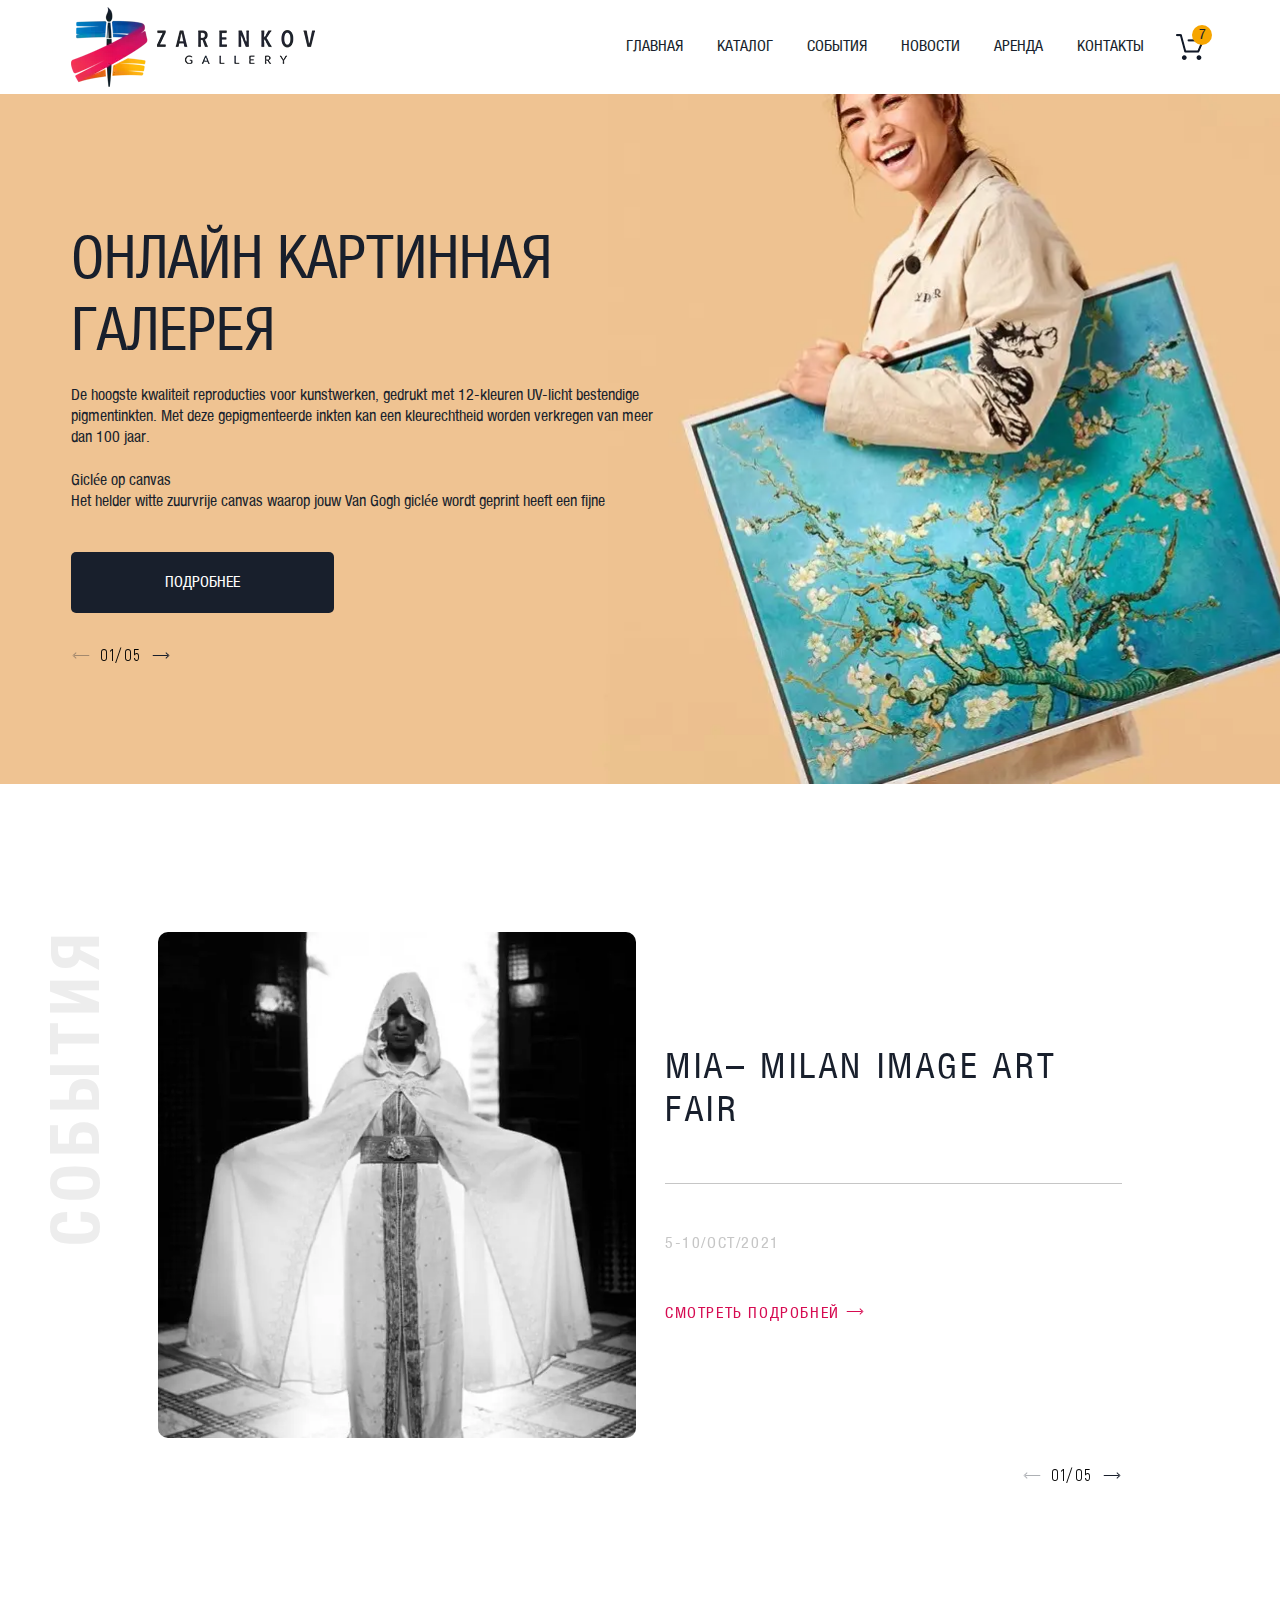
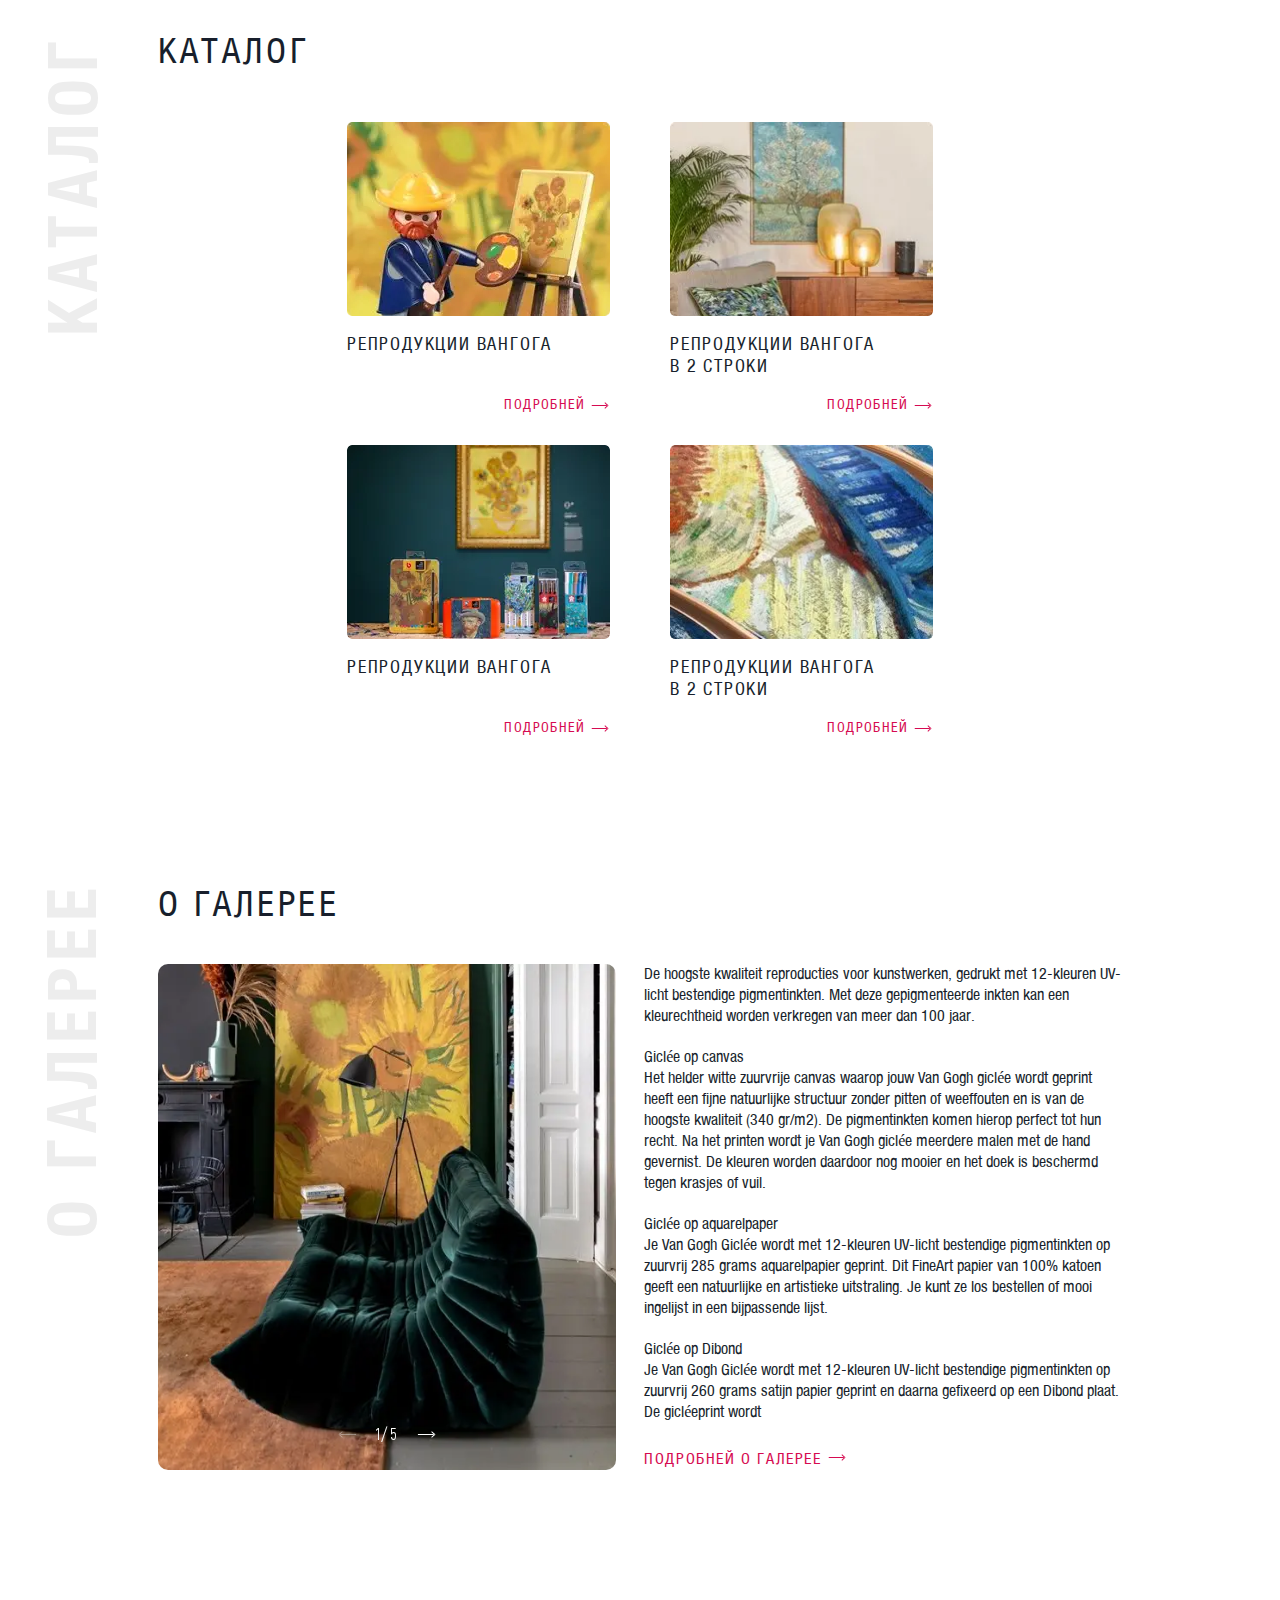
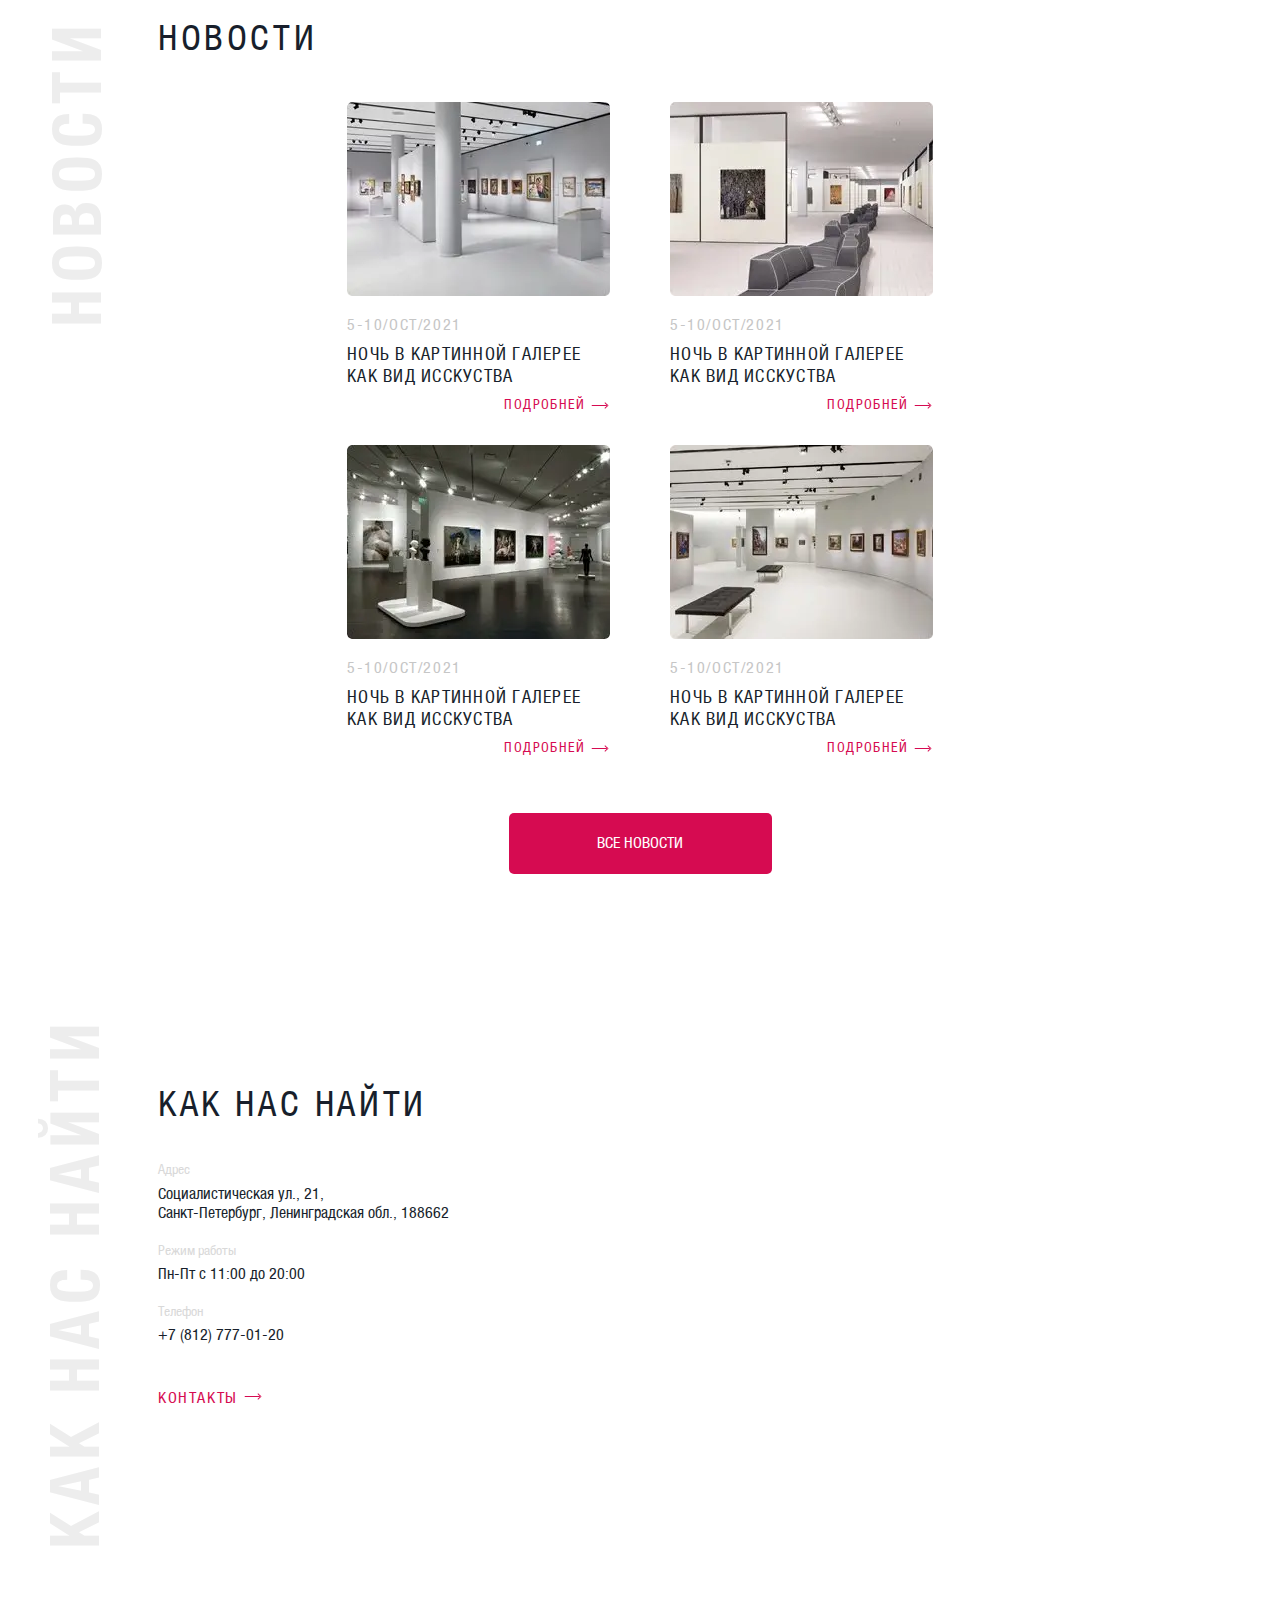
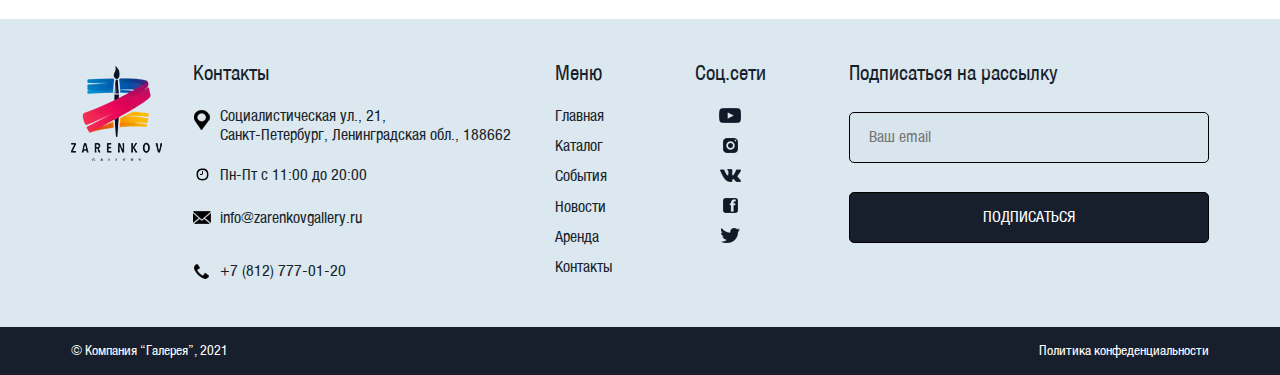
==== commit 0e375a01: "main 2" ====
--- a/index.html
+++ b/index.html
@@ -398,8 +398,9 @@
 					<p class="footer-contacts__item footer-contacts__adress">Социалистическая ул., 21,<br> 						Санкт-Петербург, Ленинградская обл., 188662</p> 					<p class="footer-contacts__item footer-contacts__time">Пн-Пт с 11:00 до 20:00</p>-					<p class="footer-contacts__item footer-contacts__email">info@zarenkovgallery.ru</p>-					<p class="footer-contacts__item footer-contacts__phone">+7 (812) 777-01-20</p>+					<a href="mailto:info@zarenkovgallery.ru"+						class="footer-contacts__item footer-contacts__email">info@zarenkovgallery.ru</a>+					<a href="tel:+78127770120" class="footer-contacts__item footer-contacts__phone">+7 (812) 777-01-20</a> 				</div> 				<div class="footer-top__menu footer-menu"> 					<h3 class="footer-menu__title">Меню</h3>--- a/css/style.css
+++ b/css/style.css
@@ -74,10 +74,10 @@
   font-weight: 700
 }
 @font-face {
-  font-family: HelveticaNeue;
+  font-family: akrobat;
   font-display: swap;
-  src: url("../fonts/Helvetica Neue Condensed Bold.woff") format("woff"),url("../fonts/Helvetica Neue Condensed Bold.woff2") format("woff2");
-  font-weight: 700;
+  src: url(../fonts/akrobat-regular.woff) format("woff"),url(../fonts/akrobat-regular.woff2) format("woff2");
+  font-weight: 400;
   font-style: normal
 }
 @font-face {
@@ -85,6 +85,13 @@
   font-display: swap;
   src: url(../fonts/HelveticaNeue-CondensedRegular.woff) format("woff"),url(../fonts/HelveticaNeue-CondensedRegular.woff2) format("woff2");
   font-weight: 400;
+  font-style: normal
+}
+@font-face {
+  font-family: HelveticaNeue;
+  font-display: swap;
+  src: url("../fonts/Helvetica Neue Condensed Bold.woff") format("woff"),url("../fonts/Helvetica Neue Condensed Bold.woff2") format("woff2");
+  font-weight: 700;
   font-style: normal
 }
 body {
@@ -272,7 +279,7 @@
   height: 9px;
   position: static;
   background: url(../img/icons/arrow_right.svg) 0 0/100% 100% no-repeat;
-  margin-top: 2px
+  margin-top: 4px
 }
 .gallery-slider__btn-next.swiper-button-next:hover,
 .gallery-slider__btn-prev.swiper-button-prev:hover {
@@ -287,6 +294,7 @@
   max-width: 42px
 }
 .gallery-slider__pagination.swiper-pagination-fraction {
+  font-family: akrobat;
   font-size: 16px;
   letter-spacing: .1em;
   color: #000
@@ -387,7 +395,7 @@
   height: 9px;
   position: static;
   background: url(../img/icons/arrow_right.svg) 0 0/100% 100% no-repeat;
-  margin-top: 2px
+  margin-top: 4px
 }
 .main-events-slider__btn-next.swiper-button-next:hover,
 .main-events-slider__btn-prev.swiper-button-prev:hover {
@@ -402,6 +410,7 @@
   max-width: 42px
 }
 .main-events-slider__pagination.swiper-pagination-fraction {
+  font-family: akrobat;
   font-size: 16px;
   letter-spacing: .1em;
   color: #000
@@ -611,7 +620,7 @@
   height: 9px;
   position: static;
   background: url(../img/icons/arrow_right_white.svg) 0 0/100% 100% no-repeat;
-  margin-top: 2px
+  margin-top: 4px
 }
 .about-slider__btn-next.swiper-button-next:hover,
 .about-slider__btn-prev.swiper-button-prev:hover {
@@ -626,6 +635,7 @@
   max-width: 42px
 }
 .about-slider__pagination.swiper-pagination-fraction {
+  font-family: akrobat;
   font-size: 16px;
   letter-spacing: .1em;
   color: #fff
@@ -856,10 +866,12 @@
   background: url(../img/icons/clock.svg) 1.5px 1px/15px 15px no-repeat
 }
 .footer-contacts__email {
+  display: block;
   margin: 23px 0 0 0;
   background: url(../img/icons/letter.svg) 0 2px/18px 13px no-repeat
 }
 .footer-contacts__phone {
+  display: block;
   margin: 34px 0 0 0;
   background: url(../img/icons/phone.svg) 1px 2px/15px 15px no-repeat
 }
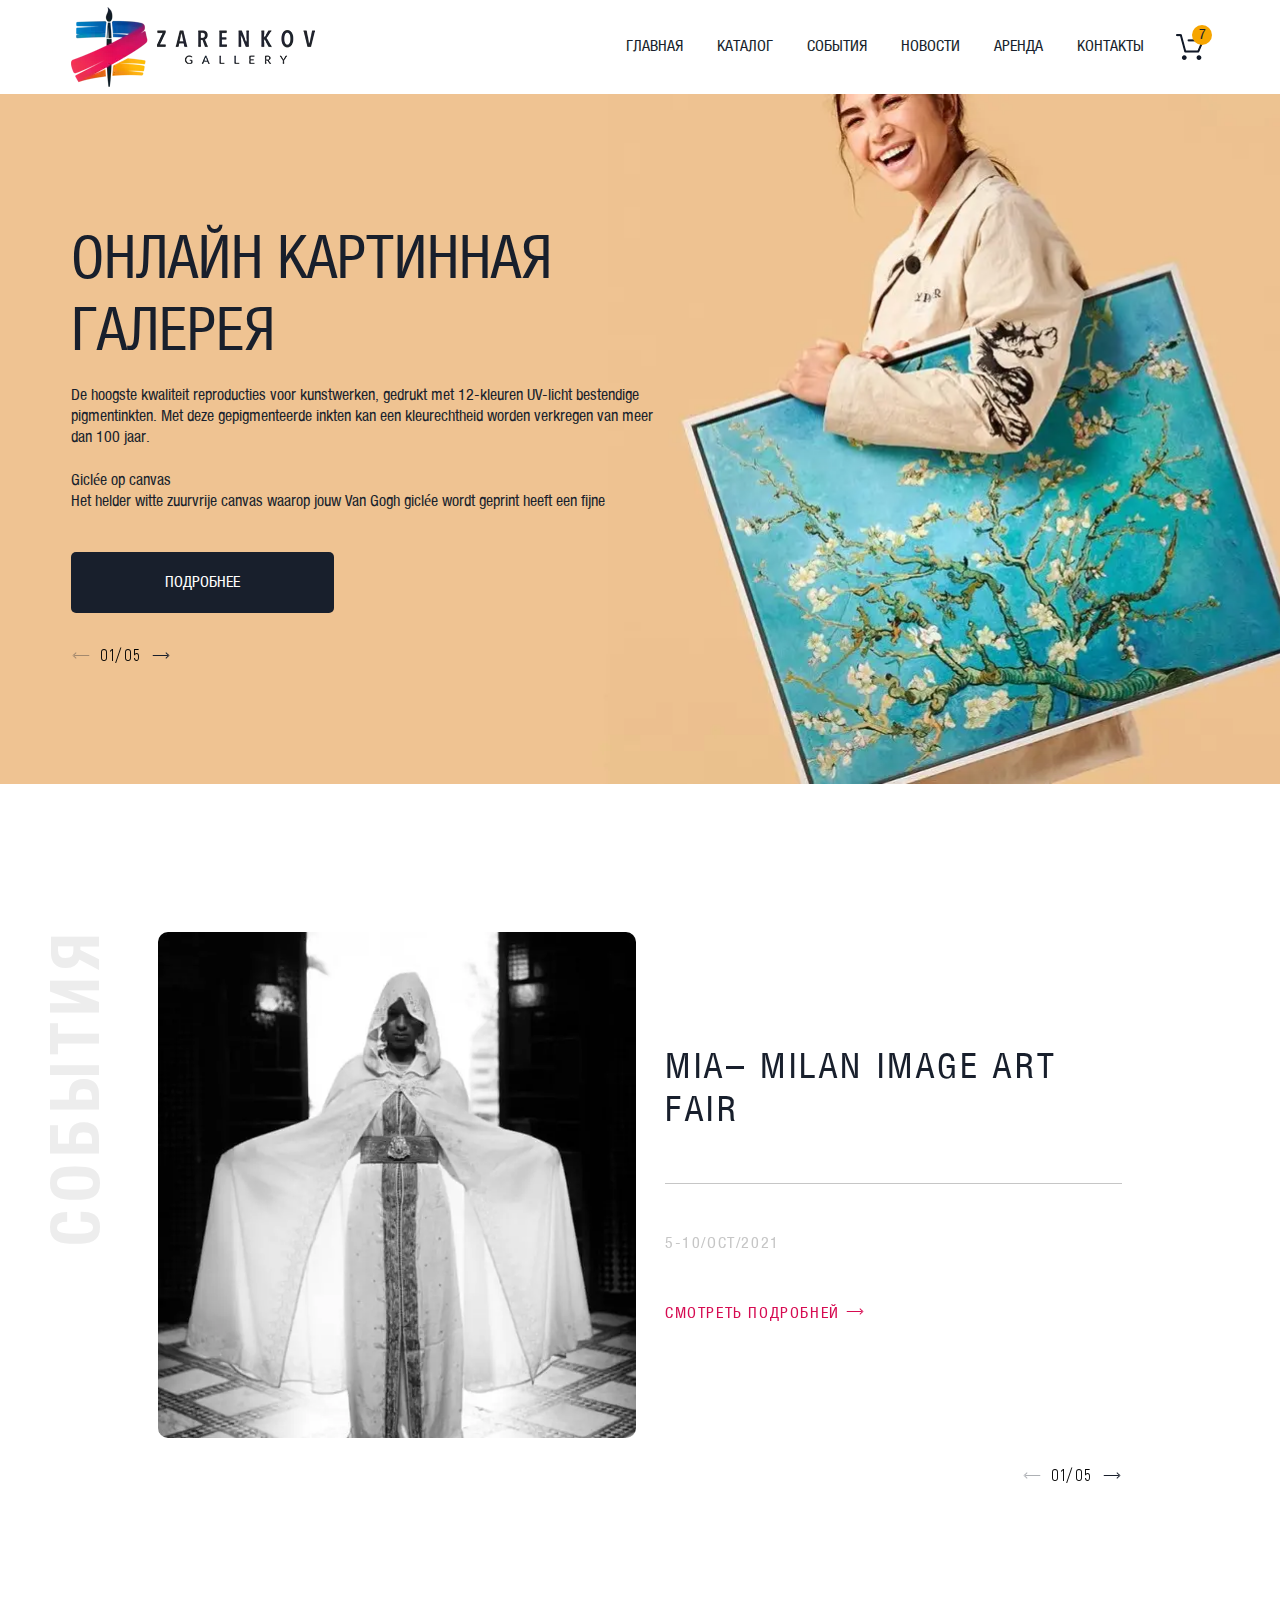
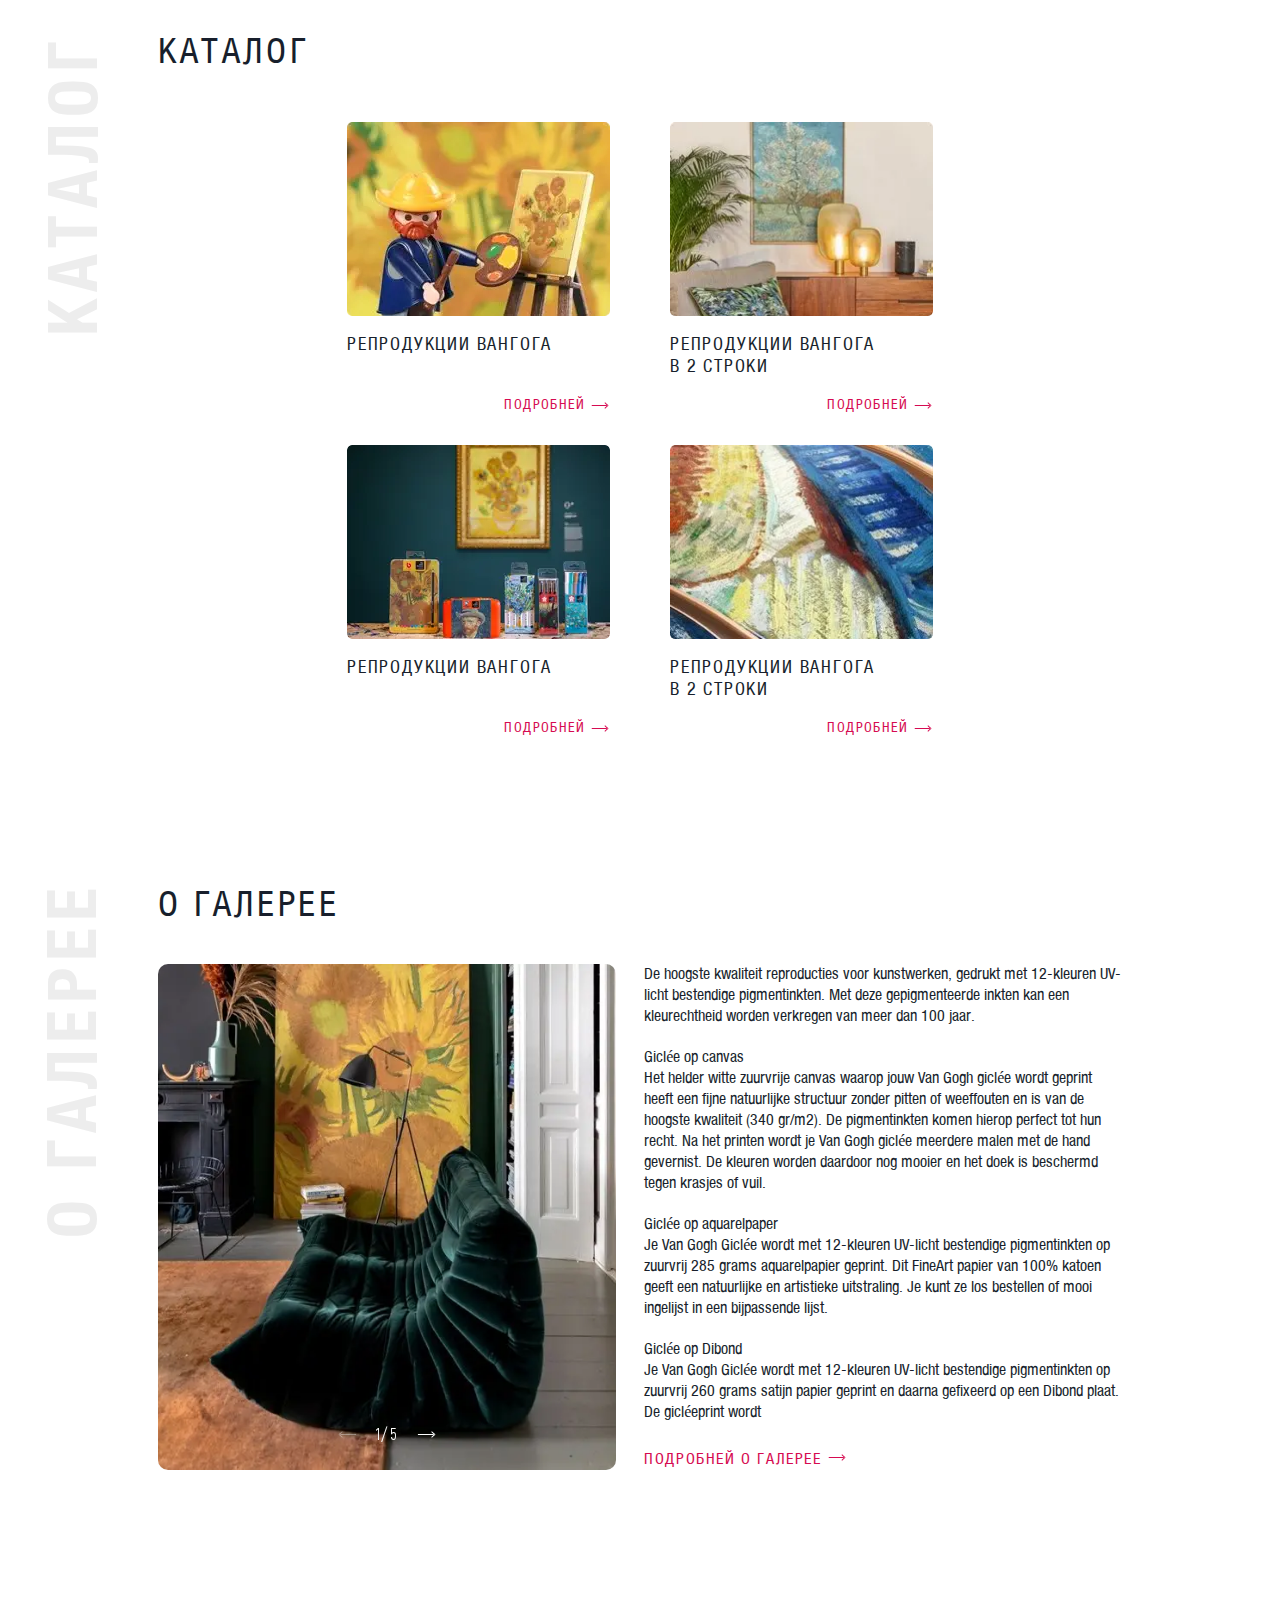
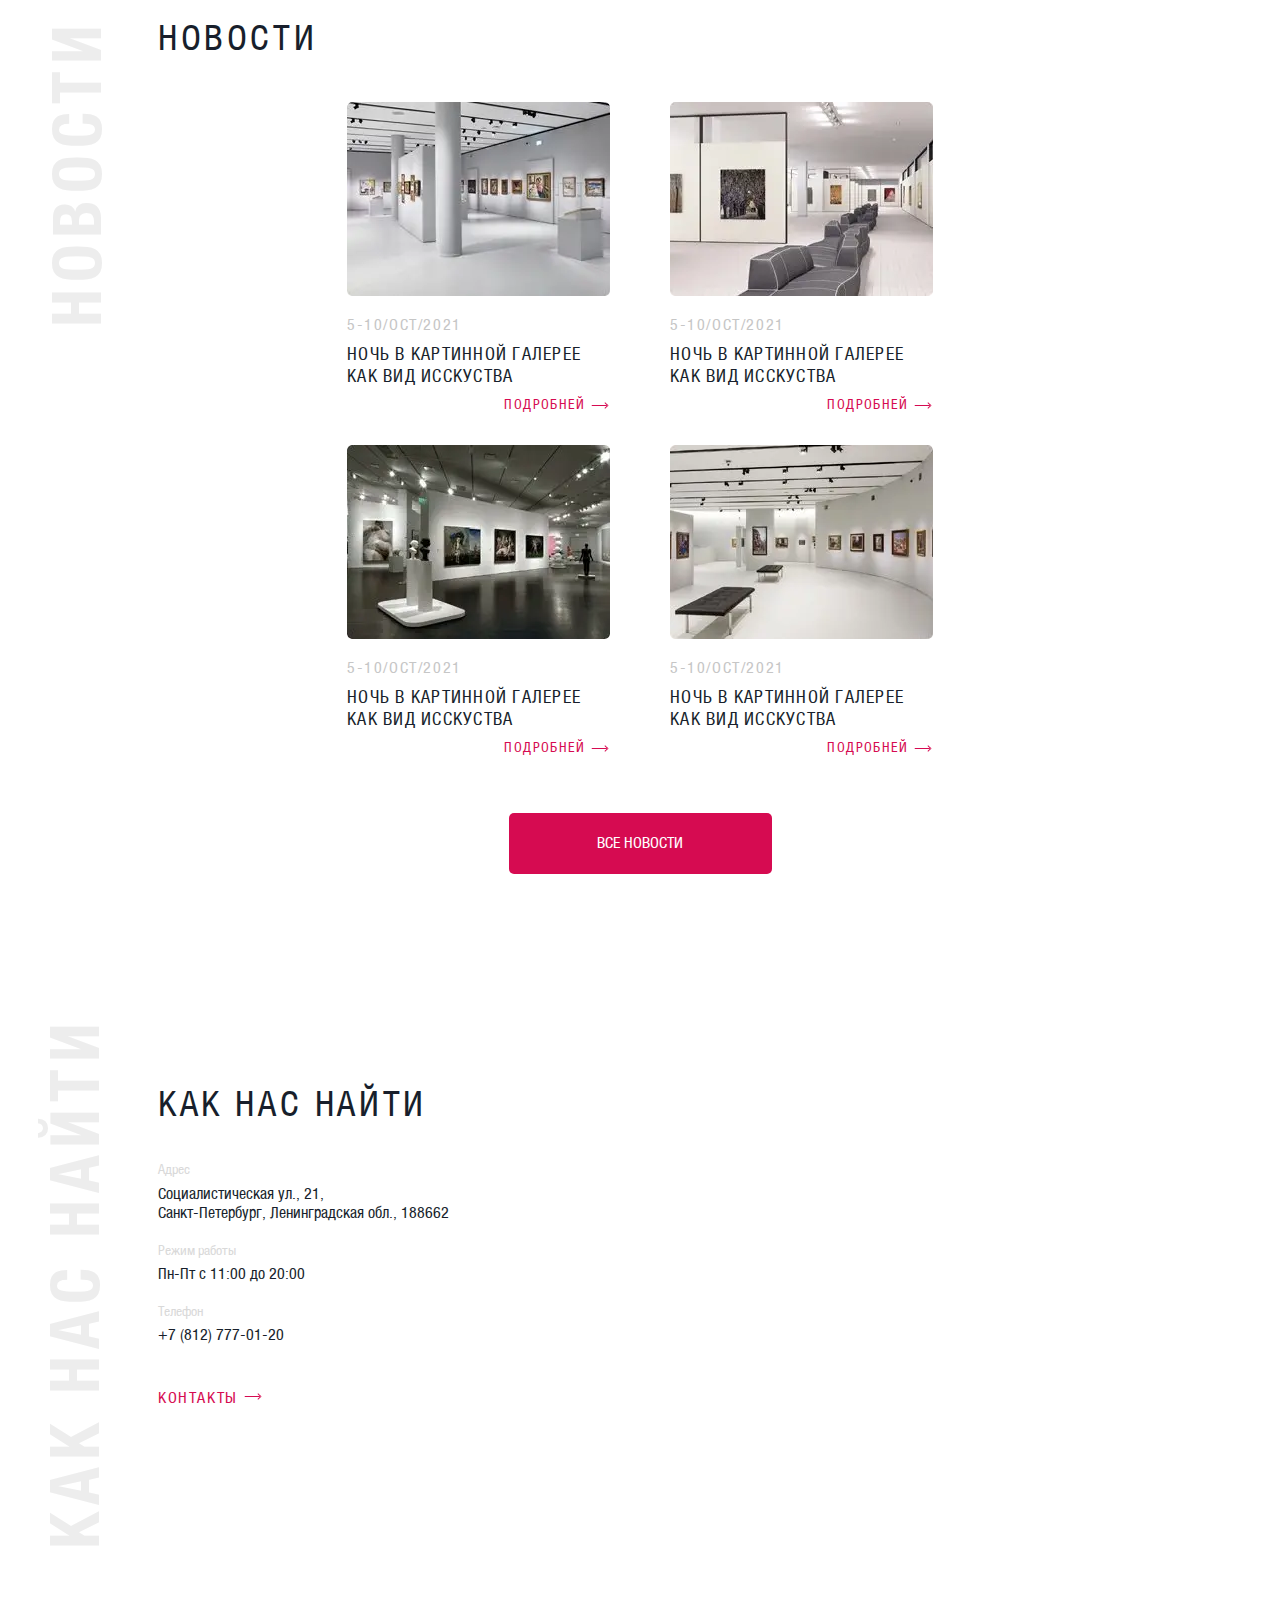
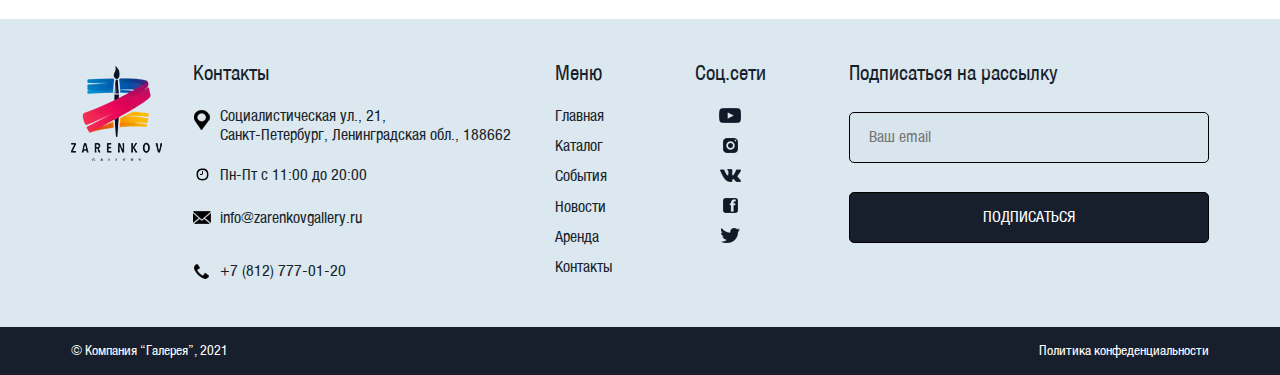
==== commit e0f0a2ba: "event" ====
--- a/index.html
+++ b/index.html
@@ -21,12 +21,12 @@
 			<div class="header__links"> 				<nav class="header__nav nav"> 					<ul class="nav__list">-						<li class="nav__item"><a href="#" class="nav__link">Главная</a></li>+						<li class="nav__item"><a href="index.html" class="nav__link">Главная</a></li> 						<li class="nav__item"><a href="#" class="nav__link">Каталог</a></li>-						<li class="nav__item"><a href="#" class="nav__link">События</a></li>-						<li class="nav__item"><a href="#" class="nav__link">Новости</a></li>+						<li class="nav__item"><a href="events.html" class="nav__link">События</a></li>+						<li class="nav__item"><a href="news.html" class="nav__link">Новости</a></li> 						<li class="nav__item"><a href="#" class="nav__link">Аренда</a></li>-						<li class="nav__item"><a href="#" class="nav__link">Контакты</a></li>+						<li class="nav__item"><a href="contacts.html" class="nav__link">Контакты</a></li> 					</ul> 				</nav> 				<div class="header__basket">@@ -355,7 +355,7 @@
 								<a href="#" class="main-news-item__link">Подробней</a> 							</div> 						</div>-						<button class="main-news__btn">Все новости</button>+						<a class="main-news__btn" href="news.html">Все новости</a> 					</div> 				</div> 			</section>--- a/css/style.css
+++ b/css/style.css
@@ -596,7 +596,8 @@
   overflow: hidden;
   margin: 0 28px 0 0;
   position: relative;
-  min-width: 0
+  min-width: 0;
+  border-radius: 10px
 }
 .about-slider__controls {
   position: absolute;
@@ -648,8 +649,6 @@
 .about-slider__slide {
   width: 553px;
   height: 586px;
-  border-radius: 10px;
-  overflow: hidden;
   -webkit-box-flex: 0;
   -ms-flex: 0 0 auto;
   flex: 0 0 auto
@@ -669,7 +668,15 @@
   left: calc((100vw - 1742px)/ 2 + 8px)
 }
 .main-news__btn {
-  display: block;
+  display: -webkit-box;
+  display: -ms-flexbox;
+  display: flex;
+  -webkit-box-pack: center;
+  -ms-flex-pack: center;
+  justify-content: center;
+  -webkit-box-align: center;
+  -ms-flex-align: center;
+  align-items: center;
   width: 263px;
   height: 61px;
   background-color: #d60b51;
@@ -1020,6 +1027,189 @@
 .footer-bottom__link:hover {
   color: #d60b51
 }
+.event-top__content {
+  padding: 15px 0 25px 0
+}
+.event-top__url {
+  font-size: 12px;
+  line-height: 1.2;
+  color: #d60b51
+}
+.event-top__url a {
+  color: #c6c6c6
+}
+.event-top__title {
+  font-family: Akrobat;
+  font-size: 48px;
+  line-height: 1.2;
+  font-weight: 400;
+  text-transform: uppercase;
+  color: #181f2c;
+  margin: 12px 0 0 -3px
+}
+.event-top__date {
+  font-size: 16px;
+  line-height: 1.2;
+  text-transform: uppercase;
+  letter-spacing: .1em;
+  color: #c6c6c6;
+  margin: 8px 0 0 0
+}
+.event-top__row {
+  margin: 22px 0 0 0;
+  display: -webkit-box;
+  display: -ms-flexbox;
+  display: flex
+}
+.event-top__img {
+  -webkit-box-flex: 0;
+  -ms-flex: 0 1 50%;
+  flex: 0 1 50%;
+  margin: 2px 30px 0 0;
+  border-radius: 10px;
+  overflow: hidden;
+  height: 586px
+}
+.event-top__img img {
+  width: 100%;
+  height: 100%;
+  -o-object-fit: cover;
+  object-fit: cover
+}
+.event-top__texts {
+  -webkit-box-flex: 0;
+  -ms-flex: 0 1 50%;
+  flex: 0 1 50%
+}
+.event-top__text {
+  font-size: 16px;
+  line-height: 21px;
+  color: #181f2c;
+  margin: 21px 0 0 0
+}
+.event-top__text:first-child {
+  margin: 0
+}
+.event-bottom__content {
+  padding: 25px 0 145px
+}
+.event-bottom__texts {
+  margin: 22px 0 0 0
+}
+.event-bottom__text {
+  font-size: 16px;
+  line-height: 21px;
+  color: #181f2c;
+  margin: 21px 0 0 0
+}
+.event-bottom__text:first-child {
+  margin: 0
+}
+.event-bottom__btn {
+  display: -webkit-box;
+  display: -ms-flexbox;
+  display: flex;
+  -webkit-box-pack: center;
+  -ms-flex-pack: center;
+  justify-content: center;
+  -webkit-box-align: center;
+  -ms-flex-align: center;
+  align-items: center;
+  margin: 45px auto 0;
+  width: 263px;
+  height: 61px;
+  background-color: #d60b51;
+  border-radius: 5px;
+  font-size: 16px;
+  line-height: 21px;
+  text-transform: uppercase;
+  color: #fff;
+  -webkit-transition: .3s;
+  -o-transition: .3s;
+  transition: .3s
+}
+.event-bottom__btn:hover {
+  background-color: #ca0c4d
+}
+.event-bottom__btn:active {
+  background-color: #ca0c22
+}
+.event-bottom__link {
+  margin: 42px 0 0 0;
+  padding: 0 0 0 26px;
+  background: url(../img/icons/arrow_left.svg) 0 13px/20px 9px no-repeat;
+  display: inline-block;
+  font-family: Akrobat;
+  font-size: 21px;
+  line-height: 30px;
+  font-weight: 400;
+  color: #181f2c
+}
+.event-bottom__link:active {
+  color: #d60b51;
+  background: url(../img/icons/arrow_left_hover.svg) 0 13px/20px 9px no-repeat
+}
+.event-slider {
+  overflow: hidden;
+  border-radius: 10px;
+  position: relative
+}
+.event-slider__controls {
+  position: absolute;
+  width: 100px;
+  bottom: 32px;
+  left: 50%;
+  -webkit-transform: translateX(-50%);
+  -ms-transform: translateX(-50%);
+  transform: translateX(-50%);
+  display: -webkit-box;
+  display: -ms-flexbox;
+  display: flex;
+  -webkit-box-pack: justify;
+  -ms-flex-pack: justify;
+  justify-content: space-between;
+  z-index: 3
+}
+.event-slider__btn-next.swiper-button-next,
+.event-slider__btn-prev.swiper-button-prev {
+  width: 20px;
+  height: 9px;
+  position: static;
+  background: url(../img/icons/arrow_right_white.svg) 0 0/100% 100% no-repeat;
+  margin-top: 4px
+}
+.event-slider__btn-next.swiper-button-next:hover,
+.event-slider__btn-prev.swiper-button-prev:hover {
+  background: url(../img/icons/arrow_right_hover.svg) 0 0/100% 100% no-repeat
+}
+.event-slider__btn-next.swiper-button-next::after,
+.event-slider__btn-prev.swiper-button-prev::after {
+  content: ""
+}
+.event-slider__pagination.swiper-pagination {
+  position: static;
+  max-width: 42px
+}
+.event-slider__pagination.swiper-pagination-fraction {
+  font-family: akrobat;
+  font-size: 16px;
+  letter-spacing: .1em;
+  color: #fff
+}
+.event-slider__btn-prev.swiper-button-prev {
+  -webkit-transform: rotate(180deg);
+  -ms-transform: rotate(180deg);
+  transform: rotate(180deg)
+}
+.event-slide__img {
+  width: 100%
+}
+.event-slide__img img {
+  width: 100%;
+  height: 100%;
+  -o-object-fit: cover;
+  object-fit: cover
+}
 @media (max-width:1630px) {
   .main-events__aside-title {
     left: -85px
@@ -1228,6 +1418,9 @@
   .footer-top__form {
     margin: 30px 0 0 0
   }
+  .event-top__img {
+    height: 450px
+  }
 }
 @media (max-width:980px) {
   .header__content {
@@ -1316,6 +1509,20 @@
   }
   .how-find__aside-title {
     left: -213px
+  }
+  .event-top__row {
+    display: block
+  }
+  .event-top__img {
+    width: 100%;
+    height: auto
+  }
+  .event-top__texts {
+    margin: 25px 0 0 0
+  }
+  .event-bottom__btn {
+    width: 290px;
+    margin: 37px auto 0
   }
 }
 @media (max-width:840px) {
@@ -1378,6 +1585,11 @@
     height: 300px
   }
 }
+@media (max-width:625px) {
+  .event-slide__img {
+    height: 292px
+  }
+}
 @media (max-width:610px) {
   .footer-top {
     padding: 21px 0 50px
@@ -1543,6 +1755,15 @@
   .footer-bottom__link {
     margin: 8px 0 0 0
   }
+  .event-bottom__btn {
+    margin: 33px auto 0
+  }
+  .event-bottom__btn:hover {
+    background-color: #d60b51
+  }
+  .event-bottom__link {
+    margin: 37px 0 0 0
+  }
 }
 @media (max-width:430px) {
   .aside-title {
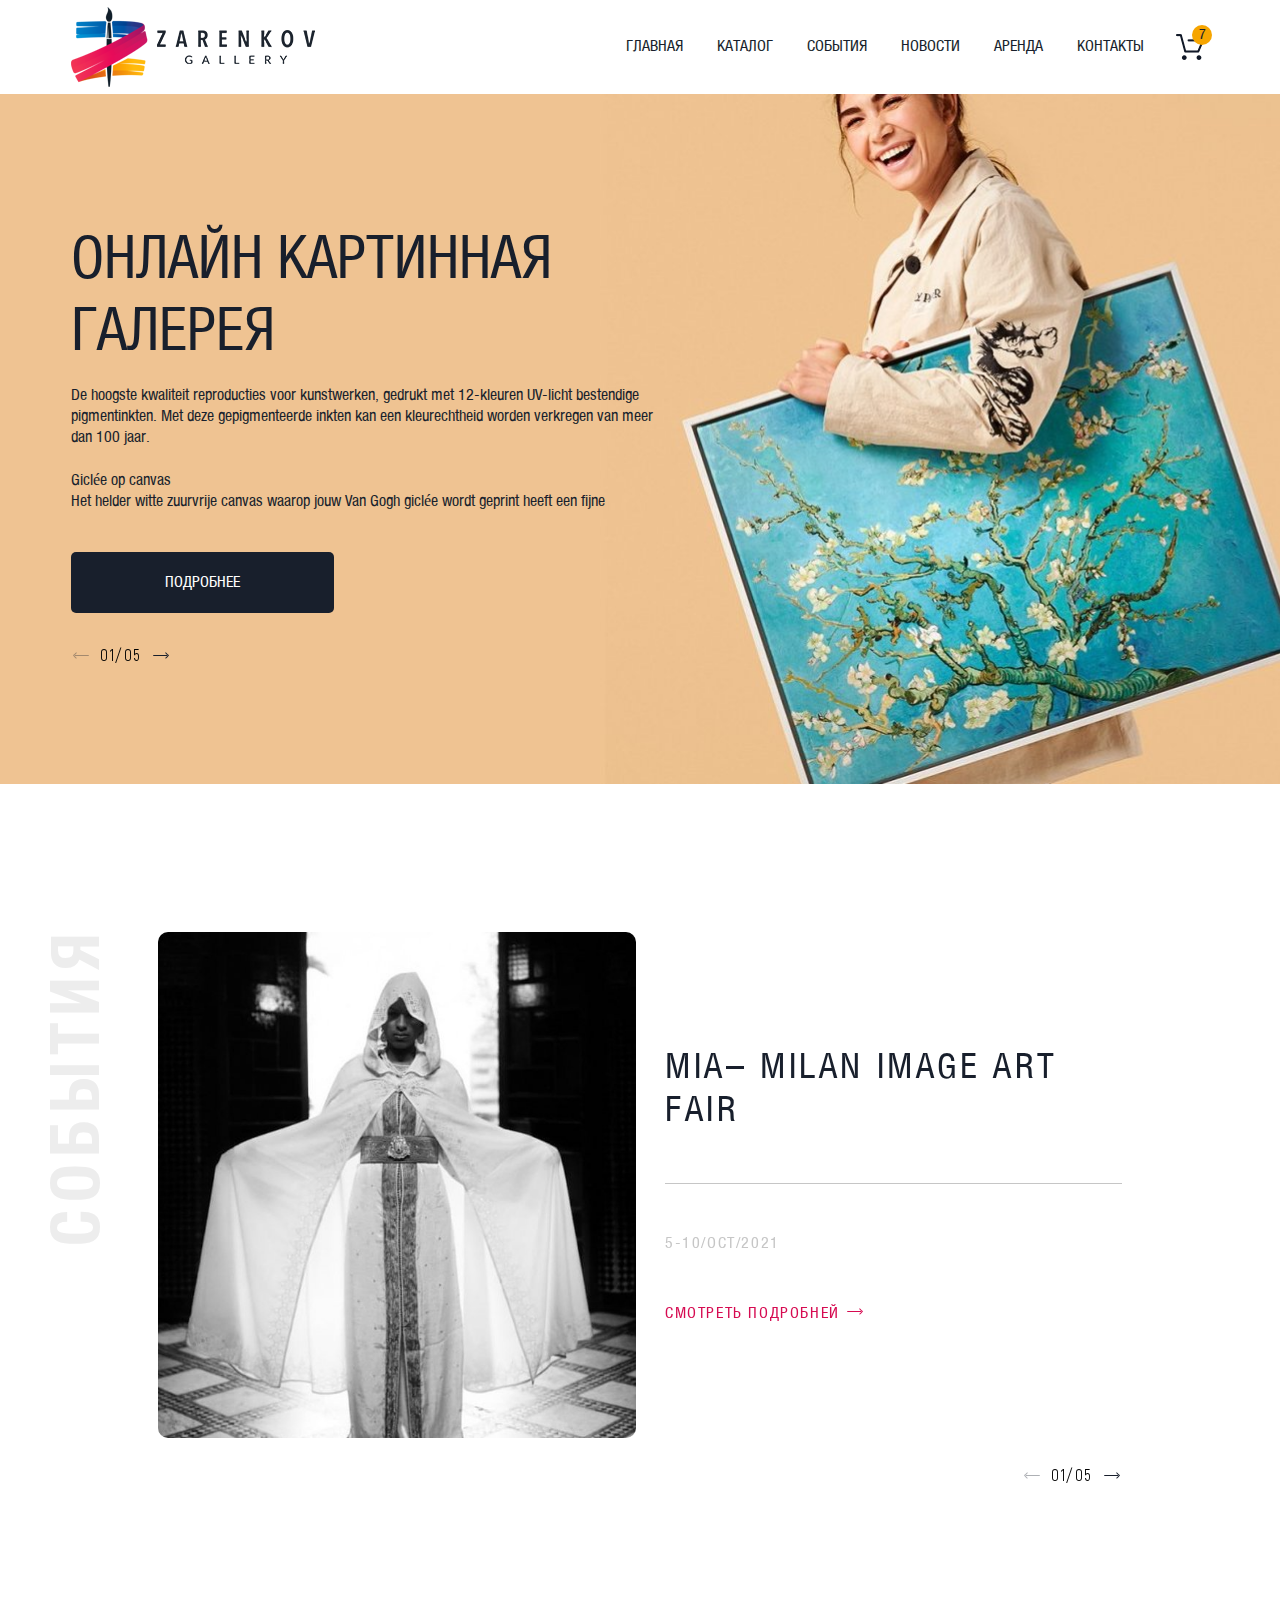
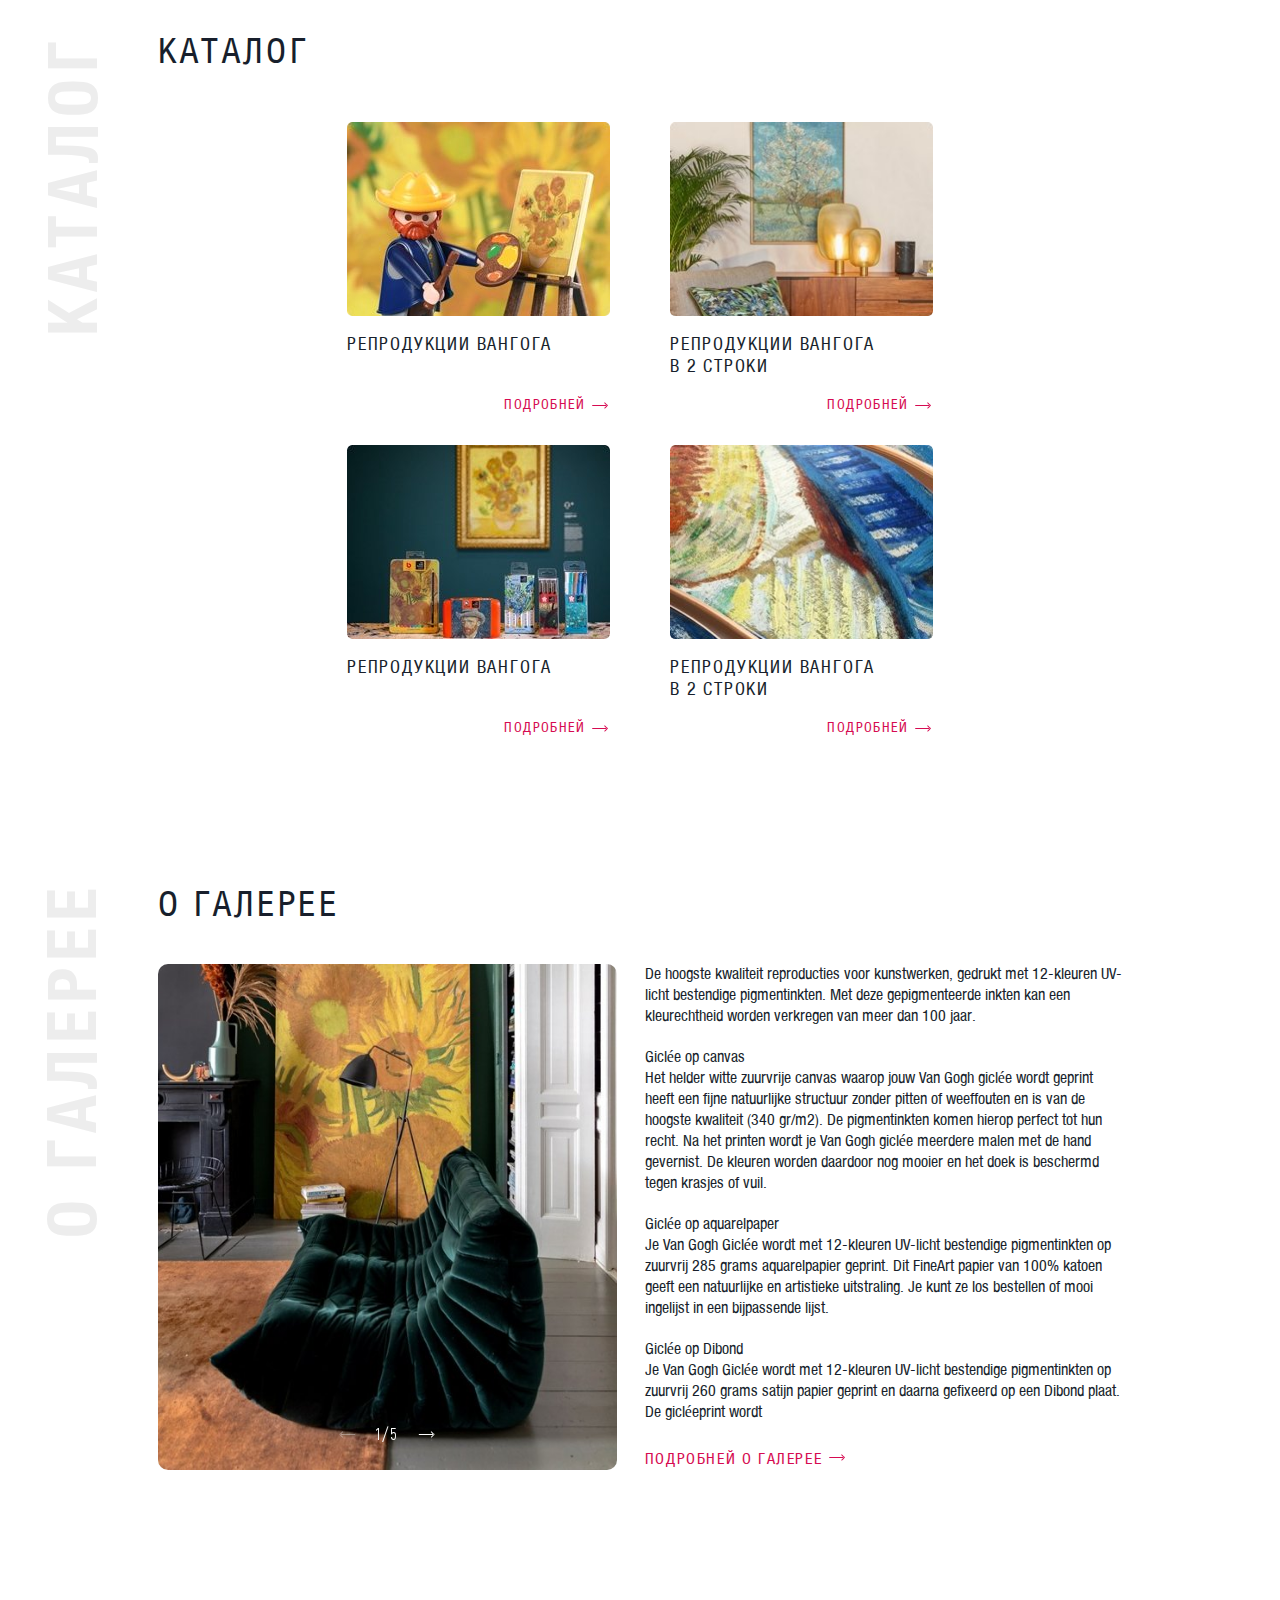
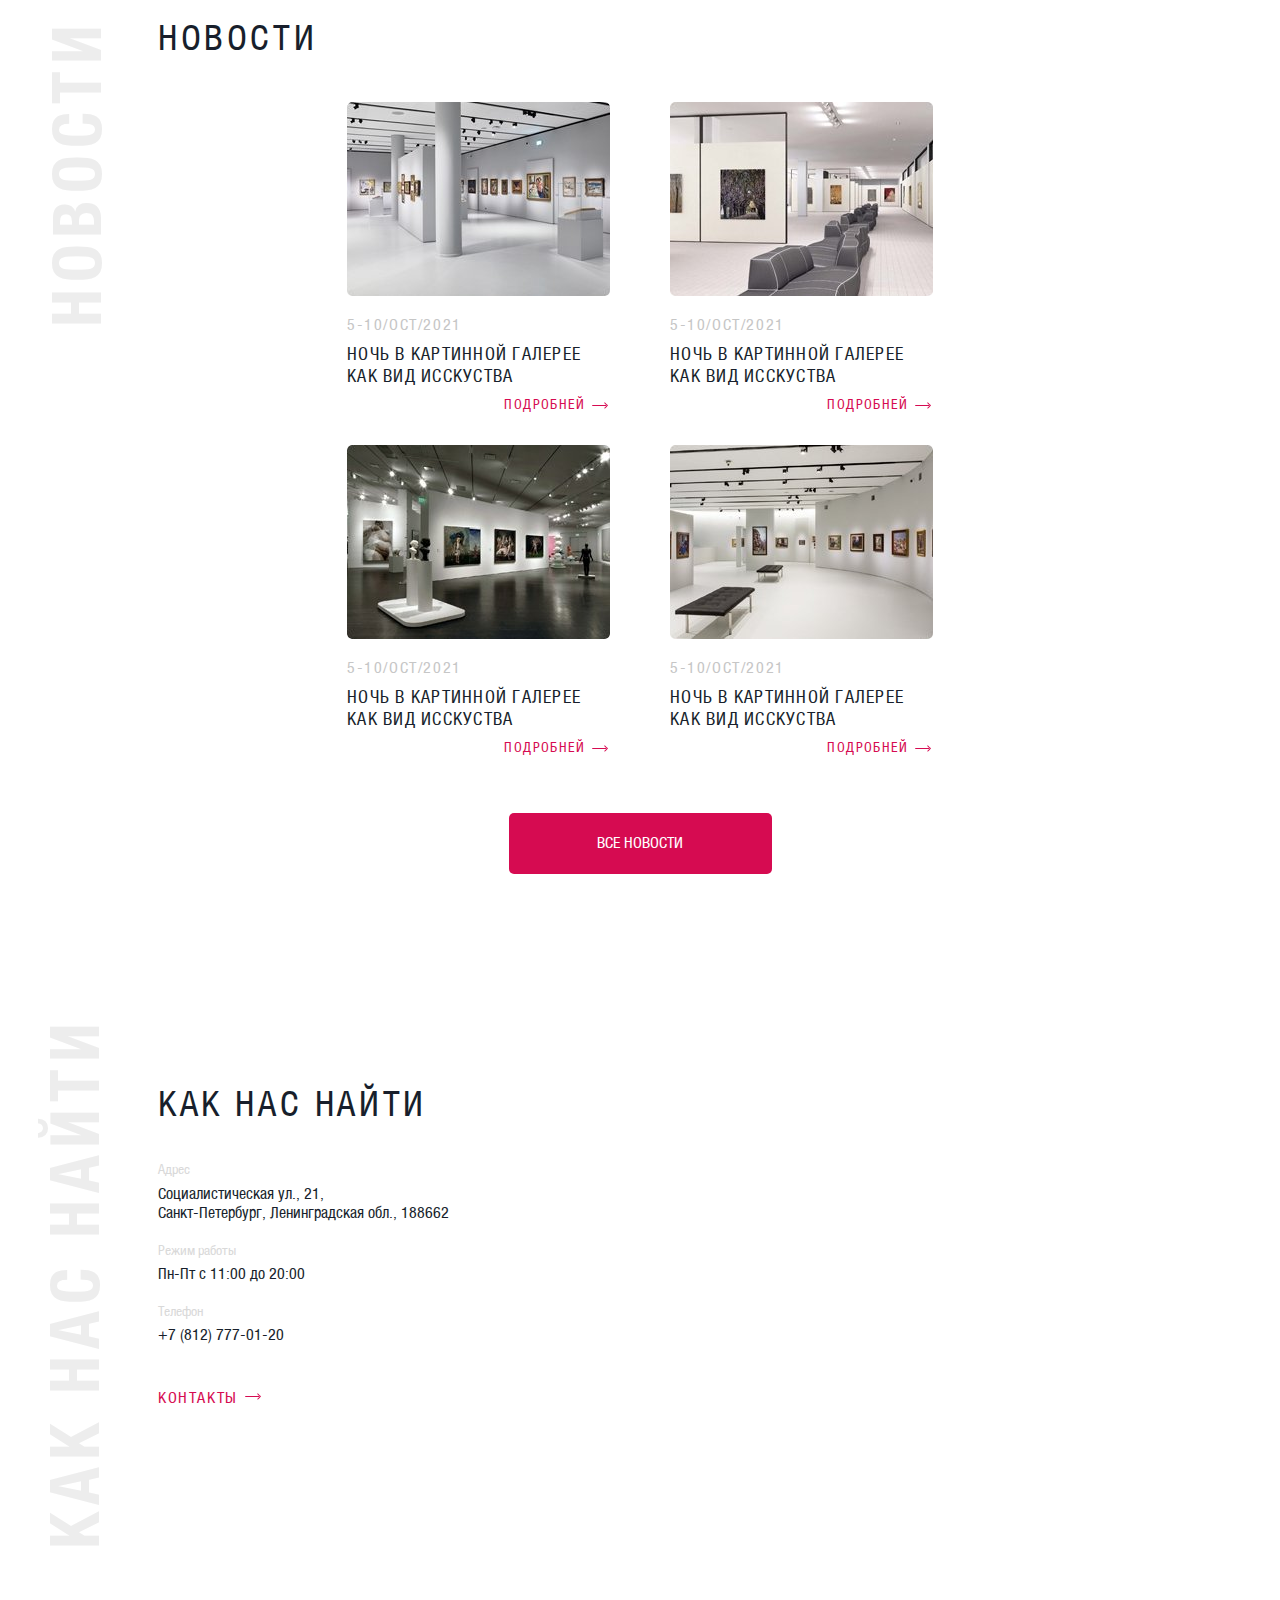
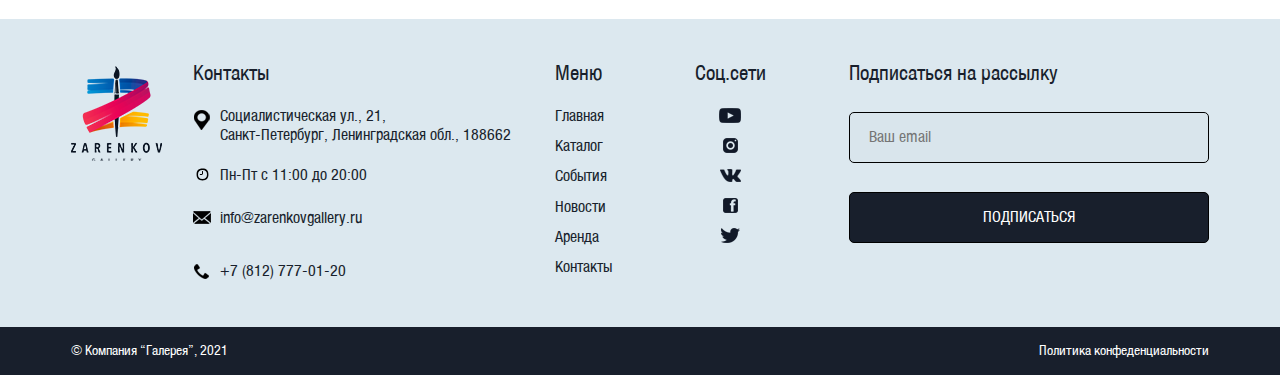
==== commit f23ea7d5: "all" ====
--- a/index.html
+++ b/index.html
@@ -1,460 +1,460 @@
-<!DOCTYPE html>-<html lang="ru">--<head>-	<meta charset="UTF-8">-	<meta http-equiv="X-UA-Compatible" content="IE=edge">-	<meta name="viewport" content="width=device-width, initial-scale=1.0, user-scalable=no">-	<title>Галерея</title>-	<link rel="stylesheet" href="css/style.css">-	<link rel="stylesheet" href="css/swiper-bundle.min.css">-</head>--<body>-	<div class="wrapper">-		<header class="header">-	<div class="header__container">-		<div class="header__content">-			<div class="header__logo">-				<picture><source srcset="img/header-logo.webp" type="image/webp"><img src="img/header-logo.jpg" alt=""></picture>-			</div>-			<div class="header__links">-				<nav class="header__nav nav">-					<ul class="nav__list">-						<li class="nav__item"><a href="index.html" class="nav__link">Главная</a></li>-						<li class="nav__item"><a href="#" class="nav__link">Каталог</a></li>-						<li class="nav__item"><a href="events.html" class="nav__link">События</a></li>-						<li class="nav__item"><a href="news.html" class="nav__link">Новости</a></li>-						<li class="nav__item"><a href="#" class="nav__link">Аренда</a></li>-						<li class="nav__item"><a href="contacts.html" class="nav__link">Контакты</a></li>-					</ul>-				</nav>-				<div class="header__basket">-					<a href="#"><picture><source srcset="img/icons/basket.svg" type="image/webp"><img src="img/icons/basket.svg" alt=""></picture><span>7</span></a>-				</div>-				<div class="header__burger">-				</div>-			</div>-		</div>-	</div>-</header>-		<main class="main">-			<section class="gallery">-				<div class="gallery__slider gallery-slider swiper-container">-					<div class="gallery-slider__controls">-						<div class="gallery-slider__btn-prev swiper-button-prev"></div>-						<div class="gallery-slider__pagination swiper-pagination"></div>-						<div class="gallery-slider__btn-next swiper-button-next"></div>-					</div>-					<div class="gallery-slider__wrapper swiper-wrapper">-						<div class="gallery-slider__slide gallery-slide swiper-slide">-							<div class="gallery-slide__body">-								<picture><source srcset="img/main/main-bg.webp" type="image/webp"><img src="img/main/main-bg.jpg" alt=""></picture>-								<div class="gallery-slide__container">-									<h2 class="gallery-slide__title">Онлайн картинная галерея</h2>-									<p class="gallery-slide__text">De hoogste kwaliteit reproducties voor kunstwerken, gedrukt-										met 12-kleuren UV-licht bestendige pigmentinkten. Met deze-										gepigmenteerde inkten kan een kleurechtheid worden verkregen van meer dan 100 jaar.</p>-									<p class="gallery-slide__text">Giclée op canvas<br>-										Het helder witte zuurvrije canvas waarop jouw Van Gogh giclée wordt geprint heeft een-										fijne</p>-									<button class="gallery-slide__btn">Подробнее</button>-								</div>-							</div>-						</div>-						<div class="gallery-slider__slide gallery-slide swiper-slide">-							<div class="gallery-slide__body">-								<picture><source srcset="img/main/main-bg.webp" type="image/webp"><img src="img/main/main-bg.jpg" alt=""></picture>-								<div class="gallery-slide__container">-									<h2 class="gallery-slide__title">Онлайн картинная галерея</h2>-									<p class="gallery-slide__text">De hoogste kwaliteit reproducties voor kunstwerken, gedrukt-										met 12-kleuren UV-licht bestendige pigmentinkten. Met deze-										gepigmenteerde inkten kan een kleurechtheid worden verkregen van meer dan 100 jaar.</p>-									<p class="gallery-slide__text">Giclée op canvas<br>-										Het helder witte zuurvrije canvas waarop jouw Van Gogh giclée wordt geprint heeft een-										fijne</p>-									<button class="gallery-slide__btn">Подробнее</button>-								</div>-							</div>-						</div>-						<div class="gallery-slider__slide gallery-slide swiper-slide">-							<div class="gallery-slide__body">-								<picture><source srcset="img/main/main-bg.webp" type="image/webp"><img src="img/main/main-bg.jpg" alt=""></picture>-								<div class="gallery-slide__container">-									<h2 class="gallery-slide__title">Онлайн картинная галерея</h2>-									<p class="gallery-slide__text">De hoogste kwaliteit reproducties voor kunstwerken, gedrukt-										met 12-kleuren UV-licht bestendige pigmentinkten. Met deze-										gepigmenteerde inkten kan een kleurechtheid worden verkregen van meer dan 100 jaar.</p>-									<p class="gallery-slide__text">Giclée op canvas<br>-										Het helder witte zuurvrije canvas waarop jouw Van Gogh giclée wordt geprint heeft een-										fijne</p>-									<button class="gallery-slide__btn">Подробнее</button>-								</div>-							</div>-						</div>-						<div class="gallery-slider__slide gallery-slide swiper-slide">-							<div class="gallery-slide__body">-								<picture><source srcset="img/main/main-bg.webp" type="image/webp"><img src="img/main/main-bg.jpg" alt=""></picture>-								<div class="gallery-slide__container">-									<h2 class="gallery-slide__title">Онлайн картинная галерея</h2>-									<p class="gallery-slide__text">De hoogste kwaliteit reproducties voor kunstwerken, gedrukt-										met 12-kleuren UV-licht bestendige pigmentinkten. Met deze-										gepigmenteerde inkten kan een kleurechtheid worden verkregen van meer dan 100 jaar.</p>-									<p class="gallery-slide__text">Giclée op canvas<br>-										Het helder witte zuurvrije canvas waarop jouw Van Gogh giclée wordt geprint heeft een-										fijne</p>-									<button class="gallery-slide__btn">Подробнее</button>-								</div>-							</div>-						</div>-						<div class="gallery-slider__slide gallery-slide swiper-slide">-							<div class="gallery-slide__body">-								<picture><source srcset="img/main/main-bg.webp" type="image/webp"><img src="img/main/main-bg.jpg" alt=""></picture>-								<div class="gallery-slide__container">-									<h2 class="gallery-slide__title">Онлайн картинная галерея</h2>-									<p class="gallery-slide__text">De hoogste kwaliteit reproducties voor kunstwerken, gedrukt-										met 12-kleuren UV-licht bestendige pigmentinkten. Met deze-										gepigmenteerde inkten kan een kleurechtheid worden verkregen van meer dan 100 jaar.</p>-									<p class="gallery-slide__text">Giclée op canvas<br>-										Het helder witte zuurvrije canvas waarop jouw Van Gogh giclée wordt geprint heeft een-										fijne</p>-									<button class="gallery-slide__btn">Подробнее</button>-								</div>-							</div>-						</div>-					</div>-				</div>-			</section>-			<section class="main-events">-				<h2 class="main-events__aside-title aside-title">События</h2>-				<div class="main-events__container container-block">-					<h2 class="main-events__title title">События</h2>-					<div class="main-events__slider main-events-slider swiper-container">-						<div class="main-events-slider__controls">-							<div class="main-events-slider__btn-prev swiper-button-prev"></div>-							<div class="main-events-slider__pagination swiper-pagination"></div>-							<div class="main-events-slider__btn-next swiper-button-next"></div>-						</div>-						<div class="main-events-slider__wrapper swiper-wrapper">-							<div class="main-events-slider__slide main-events-slide swiper-slide">-								<div class="main-events-slide__body">-									<div class="main-events-slide__img">-										<picture><source srcset="img/main/events_img.webp" type="image/webp"><img src="img/main/events_img.jpg" alt=""></picture>-									</div>-									<div class="main-events-slide__content">-										<h3 class="main-events-slide__title">MIA– milan image art-											fair</h3>-										<div class="main-events-slide__line"></div>-										<p class="main-events-slide__date">5-10/oct/2021</p>-										<a href="events.html" class="main-events-slide__link">Смотреть подробней</a>-									</div>-								</div>-							</div>-							<div class="main-events-slider__slide main-events-slide swiper-slide">-								<div class="main-events-slide__body">-									<div class="main-events-slide__img">-										<picture><source srcset="img/main/events_img.webp" type="image/webp"><img src="img/main/events_img.jpg" alt=""></picture>-									</div>-									<div class="main-events-slide__content">-										<h3 class="main-events-slide__title">MIA– milan image art-											fair</h3>-										<div class="main-events-slide__line"></div>-										<p class="main-events-slide__date">5-10/oct/2021</p>-										<a href="events.html" class="main-events-slide__link">Смотреть подробней</a>-									</div>-								</div>-							</div>-							<div class="main-events-slider__slide main-events-slide swiper-slide">-								<div class="main-events-slide__body">-									<div class="main-events-slide__img">-										<picture><source srcset="img/main/events_img.webp" type="image/webp"><img src="img/main/events_img.jpg" alt=""></picture>-									</div>-									<div class="main-events-slide__content">-										<h3 class="main-events-slide__title">MIA– milan image art-											fair</h3>-										<div class="main-events-slide__line"></div>-										<p class="main-events-slide__date">5-10/oct/2021</p>-										<a href="events.html" class="main-events-slide__link">Смотреть подробней</a>-									</div>-								</div>-							</div>-							<div class="main-events-slider__slide main-events-slide swiper-slide">-								<div class="main-events-slide__body">-									<div class="main-events-slide__img">-										<picture><source srcset="img/main/events_img.webp" type="image/webp"><img src="img/main/events_img.jpg" alt=""></picture>-									</div>-									<div class="main-events-slide__content">-										<h3 class="main-events-slide__title">MIA– milan image art-											fair</h3>-										<div class="main-events-slide__line"></div>-										<p class="main-events-slide__date">5-10/oct/2021</p>-										<a href="events.html" class="main-events-slide__link">Смотреть подробней</a>-									</div>-								</div>-							</div>-							<div class="main-events-slider__slide main-events-slide swiper-slide">-								<div class="main-events-slide__body">-									<div class="main-events-slide__img">-										<picture><source srcset="img/main/events_img.webp" type="image/webp"><img src="img/main/events_img.jpg" alt=""></picture>-									</div>-									<div class="main-events-slide__content">-										<h3 class="main-events-slide__title">MIA– milan image art-											fair</h3>-										<div class="main-events-slide__line"></div>-										<p class="main-events-slide__date">5-10/oct/2021</p>-										<a href="events.html" class="main-events-slide__link">Смотреть подробней</a>-									</div>-								</div>-							</div>-						</div>-					</div>-			</section>-			<section class="catalog">-				<h2 class="catalog__aside-title aside-title">Каталог</h2>-				<div class="catalog__container container-block">-					<div class="catalog__content">-						<h2 class="catalog__title title">Каталог</h2>-						<div class="catalog__items catalog-items">-							<div class="catalog-items__item catalog-item">-								<div class="catalog-item__img">-									<picture><source srcset="img/main/catalog_img1.webp" type="image/webp"><img src="img/main/catalog_img1.jpg" alt=""></picture>-								</div>-								<h3 class="catalog-item__title">Репродукции вангога</h3>-								<a href="#" class="catalog-item__link">Подробней</a>-							</div>-							<div class="catalog-items__item catalog-item">-								<div class="catalog-item__img">-									<picture><source srcset="img/main/catalog_img2.webp" type="image/webp"><img src="img/main/catalog_img2.jpg" alt=""></picture>-								</div>-								<h3 class="catalog-item__title">Репродукции вангога-									в 2 строки</h3>-								<a href="#" class="catalog-item__link">Подробней</a>-							</div>-							<div class="catalog-items__item catalog-item">-								<div class="catalog-item__img">-									<picture><source srcset="img/main/catalog_img3.webp" type="image/webp"><img src="img/main/catalog_img3.jpg" alt=""></picture>-								</div>-								<h3 class="catalog-item__title">Репродукции вангога</h3>-								<a href="#" class="catalog-item__link">Подробней</a>-							</div>-							<div class="catalog-items__item catalog-item">-								<div class="catalog-item__img">-									<picture><source srcset="img/main/catalog_img4.webp" type="image/webp"><img src="img/main/catalog_img4.jpg" alt=""></picture>-								</div>-								<h3 class="catalog-item__title">Репродукции вангога-									в 2 строки</h3>-								<a href="#" class="catalog-item__link">Подробней</a>-							</div>-						</div>-					</div>-				</div>-			</section>-			<section class="about">-				<h2 class="about__aside-title aside-title">О галерее</h2>-				<div class="about__container container-block">-					<div class="about__content">-						<h2 class="about__title title">О галерее</h2>-						<div class="about__row">-							<div class="about__slider about-slider swiper-container">-								<div class="about-slider__controls">-									<div class="about-slider__btn-prev swiper-button-prev"></div>-									<div class="about-slider__pagination swiper-pagination"></div>-									<div class="about-slider__btn-next swiper-button-next"></div>-								</div>-								<div class="about-slider__wrapper swiper-wrapper">-									<div class="about-slider__slide swiper-slide">-										<picture><source srcset="img/main/about_img.webp" type="image/webp"><img src="img/main/about_img.jpg" alt=""></picture>-									</div>-									<div class="about-slider__slide swiper-slide">-										<picture><source srcset="img/main/about_img.webp" type="image/webp"><img src="img/main/about_img.jpg" alt=""></picture>-									</div>-									<div class="about-slider__slide swiper-slide">-										<picture><source srcset="img/main/about_img.webp" type="image/webp"><img src="img/main/about_img.jpg" alt=""></picture>-									</div>-									<div class="about-slider__slide swiper-slide">-										<picture><source srcset="img/main/about_img.webp" type="image/webp"><img src="img/main/about_img.jpg" alt=""></picture>-									</div>-									<div class="about-slider__slide swiper-slide">-										<picture><source srcset="img/main/about_img.webp" type="image/webp"><img src="img/main/about_img.jpg" alt=""></picture>-									</div>-								</div>-							</div>-							<div class="about__texts">-								<p class="about__text">-									De hoogste kwaliteit reproducties voor kunstwerken, gedrukt met 12-kleuren UV-licht-									bestendige pigmentinkten. Met deze-									gepigmenteerde inkten kan een kleurechtheid worden verkregen van meer dan 100 jaar.</p>-								<p class="about__text">-									Giclée op canvas<br>-									Het helder witte zuurvrije canvas waarop jouw Van Gogh giclée wordt geprint heeft een fijne-									natuurlijke structuur zonder-									pitten of weeffouten en is van de hoogste kwaliteit (340 gr/m2). De pigmentinkten komen-									hierop perfect tot hun recht. Na-									het printen wordt je Van Gogh giclée meerdere malen met de hand gevernist. De kleuren worden-									daardoor nog mooier en het-									doek is beschermd tegen krasjes of vuil.</p>-								<p class="about__text">-									Giclée op aquarelpaper<br>-									Je Van Gogh Giclée wordt met 12-kleuren UV-licht bestendige pigmentinkten op zuurvrij 285-									grams aquarelpapier geprint.-									Dit FineArt papier van 100% katoen geeft een natuurlijke en artistieke uitstraling. Je kunt-									ze los bestellen of mooi-									ingelijst in een bijpassende lijst.</p>-								<p class="about__text">-									Giclée op Dibond<br>-									Je Van Gogh Giclée wordt met 12-kleuren UV-licht bestendige pigmentinkten op zuurvrij 260-									grams satijn papier geprint en-									daarna gefixeerd op een Dibond plaat. De gicléeprint wordt-								</p>-								<a href="#" class="about__link">Подробней о галерее</a>-							</div>-						</div>-					</div>-				</div>-			</section>-			<section class="main-news">-				<h2 class="main-news__aside-title aside-title">Новости</h2>-				<div class="main-news__container container-block">-					<div class="main-news__content">-						<h2 class="main-news__title title">Новости</h2>-						<div class="main-news__items main-news-items">-							<div class="main-news-items__item main-news-item">-								<div class="main-news-item__img">-									<picture><source srcset="img/main/news_img1.webp" type="image/webp"><img src="img/main/news_img1.jpg" alt=""></picture>-								</div>-								<p class="main-news-item__date">5-10/oct/2021</p>-								<h3 class="main-news-item__title">Ночь в картинной галерее-									как вид исскуства</h3>-								<a href="#" class="main-news-item__link">Подробней</a>-							</div>-							<div class="main-news-items__item main-news-item">-								<div class="main-news-item__img">-									<picture><source srcset="img/main/news_img2.webp" type="image/webp"><img src="img/main/news_img2.jpg" alt=""></picture>-								</div>-								<p class="main-news-item__date">5-10/oct/2021</p>-								<h3 class="main-news-item__title">Ночь в картинной галерее-									как вид исскуства</h3>-								<a href="#" class="main-news-item__link">Подробней</a>-							</div>-							<div class="main-news-items__item main-news-item">-								<div class="main-news-item__img">-									<picture><source srcset="img/main/news_img3.webp" type="image/webp"><img src="img/main/news_img3.jpg" alt=""></picture>-								</div>-								<p class="main-news-item__date">5-10/oct/2021</p>-								<h3 class="main-news-item__title">Ночь в картинной галерее-									как вид исскуства</h3>-								<a href="#" class="main-news-item__link">Подробней</a>-							</div>-							<div class="main-news-items__item main-news-item">-								<div class="main-news-item__img">-									<picture><source srcset="img/main/news_img4.webp" type="image/webp"><img src="img/main/news_img4.jpg" alt=""></picture>-								</div>-								<p class="main-news-item__date">5-10/oct/2021</p>-								<h3 class="main-news-item__title">Ночь в картинной галерее-									как вид исскуства</h3>-								<a href="#" class="main-news-item__link">Подробней</a>-							</div>-						</div>-						<a class="main-news__btn" href="news.html">Все новости</a>-					</div>-				</div>-			</section>-			<section class="how-find">-				<h2 class="how-find__aside-title aside-title">Как нас найти</h2>-				<div class="how-find__container container-block">-					<div class="how-find__content">-						<div class="how-find__body">-							<h2 class="how-find__title title">Как нас найти</h2>-							<div class="how-find__item">-								<p class="how-find__label">Адрес</p>-								<p class="how-find__value">Социалистическая ул., 21,<br>-									Санкт-Петербург, Ленинградская обл., 188662</p>-							</div>-							<div class="how-find__item">-								<p class="how-find__label">Режим работы</p>-								<p class="how-find__value">Пн-Пт с 11:00 до 20:00</p>-							</div>-							<div class="how-find__item">-								<p class="how-find__label">Телефон</p>-								<p class="how-find__value">+7 (812) 777-01-20</p>-							</div>-							<a href="contacts.html" class="how-find__link">Контакты</a>-						</div>-						<div class="how-find__map" id="map"></div>-					</div>-				</div>-			</section>-		</main>-		<footer class="footer">-	<div class="footer__top footer-top">-		<div class="footer-top__container container">-			<div class="footer-top__content">-				<div class="footer-top__logo">-					<picture><source srcset="img/footer_logo.webp" type="image/webp"><img src="img/footer_logo.jpg" class="footer-desktop-img" alt=""></picture>-					<picture><source srcset="img/header-logo.webp" type="image/webp"><img src="img/header-logo.jpg" class="footer-mobile-img" alt=""></picture>-				</div>-				<div class="footer-top__contacts footer-contacts">-					<h3 class="footer-contacts__title">Контакты</h3>-					<p class="footer-contacts__item footer-contacts__adress">Социалистическая ул., 21,<br>-						Санкт-Петербург, Ленинградская обл., 188662</p>-					<p class="footer-contacts__item footer-contacts__time">Пн-Пт с 11:00 до 20:00</p>-					<a href="mailto:info@zarenkovgallery.ru"-						class="footer-contacts__item footer-contacts__email">info@zarenkovgallery.ru</a>-					<a href="tel:+78127770120" class="footer-contacts__item footer-contacts__phone">+7 (812) 777-01-20</a>-				</div>-				<div class="footer-top__menu footer-menu">-					<h3 class="footer-menu__title">Меню</h3>-					<ul class="footer-menu__list">-						<li class="footer-menu__item"><a href="index.html" class="footer-menu__link">Главная</a></li>-						<li class="footer-menu__item"><a href="#" class="footer-menu__link">Каталог</a></li>-						<li class="footer-menu__item"><a href="events.html" class="footer-menu__link">События</a></li>-						<li class="footer-menu__item"><a href="news.html" class="footer-menu__link">Новости</a></li>-						<li class="footer-menu__item"><a href="#" class="footer-menu__link">Аренда</a></li>-						<li class="footer-menu__item"><a href="contacts.html" class="footer-menu__link">Контакты</a></li>-					</ul>-				</div>-				<div class="footer-top__social footer-social">-					<h3 class="footer-social__title">Соц.сети</h3>-					<ul class="footer-social__list">-						<li class="footer-social__item">-							<a href="#" class="footer-social__link"></a>-						</li>-						<li class="footer-social__item">-							<a href="#" class="footer-social__link"></a>-						</li>-						<li class="footer-social__item">-							<a href="#" class="footer-social__link"></a>-						</li>-						<li class="footer-social__item">-							<a href="#" class="footer-social__link"></a>-						</li>-						<li class="footer-social__item">-							<a href="#" class="footer-social__link"></a>-						</li>-					</ul>-				</div>-				<div class="footer-top__form footer-form">-					<form action="" name="footer-form">-						<h3 class="footer-form__title">Подписаться на рассылку</h3>-						<input type="text" name="email" class="footer-email" placeholder="Ваш email">-						<button class="footer-form__btn">Подписаться</button>-					</form>-				</div>-			</div>-		</div>-	</div>-	<div class="footer__bottom footer-bottom">-		<div class="footer-bottom__container container">-			<div class="footer-bottom__content">-				<p class="footer-bottom__copyright">© Компания “Галерея”, 2021</p>-				<a href="#" class="footer-bottom__link">Политика конфеденциальности</a>-			</div>-		</div>-	</div>-</footer>-	</div>-	<script src="js/swiper-bundle.min.js"></script>-	<script src="js/index.js"></script>-</body>-+<!DOCTYPE html>
+<html lang="ru">
+
+<head>
+	<meta charset="UTF-8">
+	<meta http-equiv="X-UA-Compatible" content="IE=edge">
+	<meta name="viewport" content="width=device-width, initial-scale=1.0, user-scalable=no">
+	<title>Галерея</title>
+	<link rel="stylesheet" href="css/style.css">
+	<link rel="stylesheet" href="css/swiper-bundle.min.css">
+</head>
+
+<body>
+	<div class="wrapper">
+		<header class="header">
+	<div class="header__container">
+		<div class="header__content">
+			<div class="header__logo">
+				<img src="img/header-logo.png" alt="">
+			</div>
+			<div class="header__links">
+				<nav class="header__nav nav">
+					<ul class="nav__list">
+						<li class="nav__item"><a href="index.html" class="nav__link">Главная</a></li>
+						<li class="nav__item"><a href="#" class="nav__link">Каталог</a></li>
+						<li class="nav__item"><a href="events.html" class="nav__link">События</a></li>
+						<li class="nav__item"><a href="news.html" class="nav__link">Новости</a></li>
+						<li class="nav__item"><a href="#" class="nav__link">Аренда</a></li>
+						<li class="nav__item"><a href="contacts.html" class="nav__link">Контакты</a></li>
+					</ul>
+				</nav>
+				<div class="header__basket">
+					<a href="#"><img src="img/icons/basket.svg" alt=""><span>7</span></a>
+				</div>
+				<div class="header__burger">
+				</div>
+			</div>
+		</div>
+	</div>
+</header>
+		<main class="main">
+			<section class="gallery">
+				<div class="gallery__slider gallery-slider swiper-container">
+					<div class="gallery-slider__controls">
+						<div class="gallery-slider__btn-prev swiper-button-prev"></div>
+						<div class="gallery-slider__pagination swiper-pagination"></div>
+						<div class="gallery-slider__btn-next swiper-button-next"></div>
+					</div>
+					<div class="gallery-slider__wrapper swiper-wrapper">
+						<div class="gallery-slider__slide gallery-slide swiper-slide">
+							<div class="gallery-slide__body">
+								<img src="img/main/main-bg.jpg" alt="">
+								<div class="gallery-slide__container">
+									<h2 class="gallery-slide__title">Онлайн картинная галерея</h2>
+									<p class="gallery-slide__text">De hoogste kwaliteit reproducties voor kunstwerken, gedrukt
+										met 12-kleuren UV-licht bestendige pigmentinkten. Met deze
+										gepigmenteerde inkten kan een kleurechtheid worden verkregen van meer dan 100 jaar.</p>
+									<p class="gallery-slide__text">Giclée op canvas<br>
+										Het helder witte zuurvrije canvas waarop jouw Van Gogh giclée wordt geprint heeft een
+										fijne</p>
+									<button class="gallery-slide__btn">Подробнее</button>
+								</div>
+							</div>
+						</div>
+						<div class="gallery-slider__slide gallery-slide swiper-slide">
+							<div class="gallery-slide__body">
+								<img src="img/main/main-bg.jpg" alt="">
+								<div class="gallery-slide__container">
+									<h2 class="gallery-slide__title">Онлайн картинная галерея</h2>
+									<p class="gallery-slide__text">De hoogste kwaliteit reproducties voor kunstwerken, gedrukt
+										met 12-kleuren UV-licht bestendige pigmentinkten. Met deze
+										gepigmenteerde inkten kan een kleurechtheid worden verkregen van meer dan 100 jaar.</p>
+									<p class="gallery-slide__text">Giclée op canvas<br>
+										Het helder witte zuurvrije canvas waarop jouw Van Gogh giclée wordt geprint heeft een
+										fijne</p>
+									<button class="gallery-slide__btn">Подробнее</button>
+								</div>
+							</div>
+						</div>
+						<div class="gallery-slider__slide gallery-slide swiper-slide">
+							<div class="gallery-slide__body">
+								<img src="img/main/main-bg.jpg" alt="">
+								<div class="gallery-slide__container">
+									<h2 class="gallery-slide__title">Онлайн картинная галерея</h2>
+									<p class="gallery-slide__text">De hoogste kwaliteit reproducties voor kunstwerken, gedrukt
+										met 12-kleuren UV-licht bestendige pigmentinkten. Met deze
+										gepigmenteerde inkten kan een kleurechtheid worden verkregen van meer dan 100 jaar.</p>
+									<p class="gallery-slide__text">Giclée op canvas<br>
+										Het helder witte zuurvrije canvas waarop jouw Van Gogh giclée wordt geprint heeft een
+										fijne</p>
+									<button class="gallery-slide__btn">Подробнее</button>
+								</div>
+							</div>
+						</div>
+						<div class="gallery-slider__slide gallery-slide swiper-slide">
+							<div class="gallery-slide__body">
+								<img src="img/main/main-bg.jpg" alt="">
+								<div class="gallery-slide__container">
+									<h2 class="gallery-slide__title">Онлайн картинная галерея</h2>
+									<p class="gallery-slide__text">De hoogste kwaliteit reproducties voor kunstwerken, gedrukt
+										met 12-kleuren UV-licht bestendige pigmentinkten. Met deze
+										gepigmenteerde inkten kan een kleurechtheid worden verkregen van meer dan 100 jaar.</p>
+									<p class="gallery-slide__text">Giclée op canvas<br>
+										Het helder witte zuurvrije canvas waarop jouw Van Gogh giclée wordt geprint heeft een
+										fijne</p>
+									<button class="gallery-slide__btn">Подробнее</button>
+								</div>
+							</div>
+						</div>
+						<div class="gallery-slider__slide gallery-slide swiper-slide">
+							<div class="gallery-slide__body">
+								<img src="img/main/main-bg.jpg" alt="">
+								<div class="gallery-slide__container">
+									<h2 class="gallery-slide__title">Онлайн картинная галерея</h2>
+									<p class="gallery-slide__text">De hoogste kwaliteit reproducties voor kunstwerken, gedrukt
+										met 12-kleuren UV-licht bestendige pigmentinkten. Met deze
+										gepigmenteerde inkten kan een kleurechtheid worden verkregen van meer dan 100 jaar.</p>
+									<p class="gallery-slide__text">Giclée op canvas<br>
+										Het helder witte zuurvrije canvas waarop jouw Van Gogh giclée wordt geprint heeft een
+										fijne</p>
+									<button class="gallery-slide__btn">Подробнее</button>
+								</div>
+							</div>
+						</div>
+					</div>
+				</div>
+			</section>
+			<section class="main-events">
+				<h2 class="main-events__aside-title aside-title">События</h2>
+				<div class="main-events__container container-block">
+					<h2 class="main-events__title title">События</h2>
+					<div class="main-events__slider main-events-slider swiper-container">
+						<div class="main-events-slider__controls">
+							<div class="main-events-slider__btn-prev swiper-button-prev"></div>
+							<div class="main-events-slider__pagination swiper-pagination"></div>
+							<div class="main-events-slider__btn-next swiper-button-next"></div>
+						</div>
+						<div class="main-events-slider__wrapper swiper-wrapper">
+							<div class="main-events-slider__slide main-events-slide swiper-slide">
+								<div class="main-events-slide__body">
+									<div class="main-events-slide__img">
+										<img src="img/main/events_img.jpg" alt="">
+									</div>
+									<div class="main-events-slide__content">
+										<h3 class="main-events-slide__title">MIA– milan image art
+											fair</h3>
+										<div class="main-events-slide__line"></div>
+										<p class="main-events-slide__date">5-10/oct/2021</p>
+										<a href="events.html" class="main-events-slide__link">Смотреть подробней</a>
+									</div>
+								</div>
+							</div>
+							<div class="main-events-slider__slide main-events-slide swiper-slide">
+								<div class="main-events-slide__body">
+									<div class="main-events-slide__img">
+										<img src="img/main/events_img.jpg" alt="">
+									</div>
+									<div class="main-events-slide__content">
+										<h3 class="main-events-slide__title">MIA– milan image art
+											fair</h3>
+										<div class="main-events-slide__line"></div>
+										<p class="main-events-slide__date">5-10/oct/2021</p>
+										<a href="events.html" class="main-events-slide__link">Смотреть подробней</a>
+									</div>
+								</div>
+							</div>
+							<div class="main-events-slider__slide main-events-slide swiper-slide">
+								<div class="main-events-slide__body">
+									<div class="main-events-slide__img">
+										<img src="img/main/events_img.jpg" alt="">
+									</div>
+									<div class="main-events-slide__content">
+										<h3 class="main-events-slide__title">MIA– milan image art
+											fair</h3>
+										<div class="main-events-slide__line"></div>
+										<p class="main-events-slide__date">5-10/oct/2021</p>
+										<a href="events.html" class="main-events-slide__link">Смотреть подробней</a>
+									</div>
+								</div>
+							</div>
+							<div class="main-events-slider__slide main-events-slide swiper-slide">
+								<div class="main-events-slide__body">
+									<div class="main-events-slide__img">
+										<img src="img/main/events_img.jpg" alt="">
+									</div>
+									<div class="main-events-slide__content">
+										<h3 class="main-events-slide__title">MIA– milan image art
+											fair</h3>
+										<div class="main-events-slide__line"></div>
+										<p class="main-events-slide__date">5-10/oct/2021</p>
+										<a href="events.html" class="main-events-slide__link">Смотреть подробней</a>
+									</div>
+								</div>
+							</div>
+							<div class="main-events-slider__slide main-events-slide swiper-slide">
+								<div class="main-events-slide__body">
+									<div class="main-events-slide__img">
+										<img src="img/main/events_img.jpg" alt="">
+									</div>
+									<div class="main-events-slide__content">
+										<h3 class="main-events-slide__title">MIA– milan image art
+											fair</h3>
+										<div class="main-events-slide__line"></div>
+										<p class="main-events-slide__date">5-10/oct/2021</p>
+										<a href="events.html" class="main-events-slide__link">Смотреть подробней</a>
+									</div>
+								</div>
+							</div>
+						</div>
+					</div>
+			</section>
+			<section class="catalog">
+				<h2 class="catalog__aside-title aside-title">Каталог</h2>
+				<div class="catalog__container container-block">
+					<div class="catalog__content">
+						<h2 class="catalog__title title">Каталог</h2>
+						<div class="catalog__items catalog-items">
+							<div class="catalog-items__item catalog-item">
+								<div class="catalog-item__img">
+									<img src="img/main/catalog_img1.jpg" alt="">
+								</div>
+								<h3 class="catalog-item__title">Репродукции вангога</h3>
+								<a href="#" class="catalog-item__link">Подробней</a>
+							</div>
+							<div class="catalog-items__item catalog-item">
+								<div class="catalog-item__img">
+									<img src="img/main/catalog_img2.jpg" alt="">
+								</div>
+								<h3 class="catalog-item__title">Репродукции вангога
+									в 2 строки</h3>
+								<a href="#" class="catalog-item__link">Подробней</a>
+							</div>
+							<div class="catalog-items__item catalog-item">
+								<div class="catalog-item__img">
+									<img src="img/main/catalog_img3.jpg" alt="">
+								</div>
+								<h3 class="catalog-item__title">Репродукции вангога</h3>
+								<a href="#" class="catalog-item__link">Подробней</a>
+							</div>
+							<div class="catalog-items__item catalog-item">
+								<div class="catalog-item__img">
+									<img src="img/main/catalog_img4.jpg" alt="">
+								</div>
+								<h3 class="catalog-item__title">Репродукции вангога
+									в 2 строки</h3>
+								<a href="#" class="catalog-item__link">Подробней</a>
+							</div>
+						</div>
+					</div>
+				</div>
+			</section>
+			<section class="about">
+				<h2 class="about__aside-title aside-title">О галерее</h2>
+				<div class="about__container container-block">
+					<div class="about__content">
+						<h2 class="about__title title">О галерее</h2>
+						<div class="about__row">
+							<div class="about__slider about-slider swiper-container">
+								<div class="about-slider__controls">
+									<div class="about-slider__btn-prev swiper-button-prev"></div>
+									<div class="about-slider__pagination swiper-pagination"></div>
+									<div class="about-slider__btn-next swiper-button-next"></div>
+								</div>
+								<div class="about-slider__wrapper swiper-wrapper">
+									<div class="about-slider__slide swiper-slide">
+										<img src="img/main/about_img.jpg" alt="">
+									</div>
+									<div class="about-slider__slide swiper-slide">
+										<img src="img/main/about_img.jpg" alt="">
+									</div>
+									<div class="about-slider__slide swiper-slide">
+										<img src="img/main/about_img.jpg" alt="">
+									</div>
+									<div class="about-slider__slide swiper-slide">
+										<img src="img/main/about_img.jpg" alt="">
+									</div>
+									<div class="about-slider__slide swiper-slide">
+										<img src="img/main/about_img.jpg" alt="">
+									</div>
+								</div>
+							</div>
+							<div class="about__texts">
+								<p class="about__text">
+									De hoogste kwaliteit reproducties voor kunstwerken, gedrukt met 12-kleuren UV-licht
+									bestendige pigmentinkten. Met deze
+									gepigmenteerde inkten kan een kleurechtheid worden verkregen van meer dan 100 jaar.</p>
+								<p class="about__text">
+									Giclée op canvas<br>
+									Het helder witte zuurvrije canvas waarop jouw Van Gogh giclée wordt geprint heeft een fijne
+									natuurlijke structuur zonder
+									pitten of weeffouten en is van de hoogste kwaliteit (340 gr/m2). De pigmentinkten komen
+									hierop perfect tot hun recht. Na
+									het printen wordt je Van Gogh giclée meerdere malen met de hand gevernist. De kleuren worden
+									daardoor nog mooier en het
+									doek is beschermd tegen krasjes of vuil.</p>
+								<p class="about__text">
+									Giclée op aquarelpaper<br>
+									Je Van Gogh Giclée wordt met 12-kleuren UV-licht bestendige pigmentinkten op zuurvrij 285
+									grams aquarelpapier geprint.
+									Dit FineArt papier van 100% katoen geeft een natuurlijke en artistieke uitstraling. Je kunt
+									ze los bestellen of mooi
+									ingelijst in een bijpassende lijst.</p>
+								<p class="about__text">
+									Giclée op Dibond<br>
+									Je Van Gogh Giclée wordt met 12-kleuren UV-licht bestendige pigmentinkten op zuurvrij 260
+									grams satijn papier geprint en
+									daarna gefixeerd op een Dibond plaat. De gicléeprint wordt
+								</p>
+								<a href="#" class="about__link">Подробней о галерее</a>
+							</div>
+						</div>
+					</div>
+				</div>
+			</section>
+			<section class="main-news">
+				<h2 class="main-news__aside-title aside-title">Новости</h2>
+				<div class="main-news__container container-block">
+					<div class="main-news__content">
+						<h2 class="main-news__title title">Новости</h2>
+						<div class="main-news__items main-news-items">
+							<div class="main-news-items__item main-news-item">
+								<div class="main-news-item__img">
+									<img src="img/main/news_img1.jpg" alt="">
+								</div>
+								<p class="main-news-item__date">5-10/oct/2021</p>
+								<h3 class="main-news-item__title">Ночь в картинной галерее
+									как вид исскуства</h3>
+								<a href="#" class="main-news-item__link">Подробней</a>
+							</div>
+							<div class="main-news-items__item main-news-item">
+								<div class="main-news-item__img">
+									<img src="img/main/news_img2.jpg" alt="">
+								</div>
+								<p class="main-news-item__date">5-10/oct/2021</p>
+								<h3 class="main-news-item__title">Ночь в картинной галерее
+									как вид исскуства</h3>
+								<a href="#" class="main-news-item__link">Подробней</a>
+							</div>
+							<div class="main-news-items__item main-news-item">
+								<div class="main-news-item__img">
+									<img src="img/main/news_img3.jpg" alt="">
+								</div>
+								<p class="main-news-item__date">5-10/oct/2021</p>
+								<h3 class="main-news-item__title">Ночь в картинной галерее
+									как вид исскуства</h3>
+								<a href="#" class="main-news-item__link">Подробней</a>
+							</div>
+							<div class="main-news-items__item main-news-item">
+								<div class="main-news-item__img">
+									<img src="img/main/news_img4.jpg" alt="">
+								</div>
+								<p class="main-news-item__date">5-10/oct/2021</p>
+								<h3 class="main-news-item__title">Ночь в картинной галерее
+									как вид исскуства</h3>
+								<a href="#" class="main-news-item__link">Подробней</a>
+							</div>
+						</div>
+						<a class="main-news__btn" href="news.html">Все новости</a>
+					</div>
+				</div>
+			</section>
+			<section class="how-find">
+				<h2 class="how-find__aside-title aside-title">Как нас найти</h2>
+				<div class="how-find__container container-block">
+					<div class="how-find__content">
+						<div class="how-find__body">
+							<h2 class="how-find__title title">Как нас найти</h2>
+							<div class="how-find__item">
+								<p class="how-find__label">Адрес</p>
+								<p class="how-find__value">Социалистическая ул., 21,<br>
+									Санкт-Петербург, Ленинградская обл., 188662</p>
+							</div>
+							<div class="how-find__item">
+								<p class="how-find__label">Режим работы</p>
+								<p class="how-find__value">Пн-Пт с 11:00 до 20:00</p>
+							</div>
+							<div class="how-find__item">
+								<p class="how-find__label">Телефон</p>
+								<p class="how-find__value">+7 (812) 777-01-20</p>
+							</div>
+							<a href="contacts.html" class="how-find__link">Контакты</a>
+						</div>
+						<div class="how-find__map" id="map"></div>
+					</div>
+				</div>
+			</section>
+		</main>
+		<footer class="footer">
+	<div class="footer__top footer-top">
+		<div class="footer-top__container container">
+			<div class="footer-top__content">
+				<div class="footer-top__logo">
+					<img src="img/footer_logo.png" class="footer-desktop-img" alt="">
+					<img src="img/header-logo.png" class="footer-mobile-img" alt="">
+				</div>
+				<div class="footer-top__contacts footer-contacts">
+					<h3 class="footer-contacts__title">Контакты</h3>
+					<p class="footer-contacts__item footer-contacts__adress">Социалистическая ул., 21,<br>
+						Санкт-Петербург, Ленинградская обл., 188662</p>
+					<p class="footer-contacts__item footer-contacts__time">Пн-Пт с 11:00 до 20:00</p>
+					<a href="mailto:info@zarenkovgallery.ru"
+						class="footer-contacts__item footer-contacts__email">info@zarenkovgallery.ru</a>
+					<a href="tel:+78127770120" class="footer-contacts__item footer-contacts__phone">+7 (812) 777-01-20</a>
+				</div>
+				<div class="footer-top__menu footer-menu">
+					<h3 class="footer-menu__title">Меню</h3>
+					<ul class="footer-menu__list">
+						<li class="footer-menu__item"><a href="index.html" class="footer-menu__link">Главная</a></li>
+						<li class="footer-menu__item"><a href="#" class="footer-menu__link">Каталог</a></li>
+						<li class="footer-menu__item"><a href="events.html" class="footer-menu__link">События</a></li>
+						<li class="footer-menu__item"><a href="news.html" class="footer-menu__link">Новости</a></li>
+						<li class="footer-menu__item"><a href="#" class="footer-menu__link">Аренда</a></li>
+						<li class="footer-menu__item"><a href="contacts.html" class="footer-menu__link">Контакты</a></li>
+					</ul>
+				</div>
+				<div class="footer-top__social footer-social">
+					<h3 class="footer-social__title">Соц.сети</h3>
+					<ul class="footer-social__list">
+						<li class="footer-social__item">
+							<a href="#" class="footer-social__link"></a>
+						</li>
+						<li class="footer-social__item">
+							<a href="#" class="footer-social__link"></a>
+						</li>
+						<li class="footer-social__item">
+							<a href="#" class="footer-social__link"></a>
+						</li>
+						<li class="footer-social__item">
+							<a href="#" class="footer-social__link"></a>
+						</li>
+						<li class="footer-social__item">
+							<a href="#" class="footer-social__link"></a>
+						</li>
+					</ul>
+				</div>
+				<div class="footer-top__form footer-form">
+					<form action="" name="footer-form">
+						<h3 class="footer-form__title">Подписаться на рассылку</h3>
+						<input type="text" name="email" class="footer-email" placeholder="Ваш email">
+						<button class="footer-form__btn">Подписаться</button>
+					</form>
+				</div>
+			</div>
+		</div>
+	</div>
+	<div class="footer__bottom footer-bottom">
+		<div class="footer-bottom__container container">
+			<div class="footer-bottom__content">
+				<p class="footer-bottom__copyright">© Компания “Галерея”, 2021</p>
+				<a href="#" class="footer-bottom__link">Политика конфеденциальности</a>
+			</div>
+		</div>
+	</div>
+</footer>
+	</div>
+	<script src="js/swiper-bundle.min.js"></script>
+	<script src="js/index.js"></script>
+</body>
+
 </html>--- a/css/style.css
+++ b/css/style.css
@@ -94,12 +94,22 @@
   font-weight: 700;
   font-style: normal
 }
+input:-webkit-autofill {
+  -webkit-box-shadow: 0 0 0 100px transparent inset;
+  box-shadow: 0 0 0 100px transparent inset;
+  -webkit-transition: background-color 50000000000s ease-in-out 0s;
+  transition: background-color 50000000000s ease-in-out 0s;
+  -webkit-text-fill-color: #181f2c!important
+}
 body {
   font-family: HelveticaNeue;
   font-weight: 400
 }
 body.scroll-lock {
   overflow: hidden
+}
+.wrapper {
+  background: #fff
 }
 .container-block {
   max-width: 1198px;
@@ -211,7 +221,16 @@
   height: 2px;
   background: #000;
   top: 9px;
-  left: 0
+  left: 0;
+  -webkit-transition: .2s ease .1s;
+  -o-transition: .2s ease .1s;
+  transition: .2s ease .1s
+}
+.header__burger.open-burger::before {
+  -webkit-transform: rotate(45deg);
+  -ms-transform: rotate(45deg);
+  transform: rotate(45deg);
+  top: 11px
 }
 .header__burger::after {
   content: "";
@@ -220,7 +239,18 @@
   height: 2px;
   background: #000;
   top: 19px;
-  left: 10px
+  left: 10px;
+  -webkit-transition: .2s ease .1s;
+  -o-transition: .2s ease .1s;
+  transition: .2s ease .1s
+}
+.header__burger.open-burger::after {
+  -webkit-transform: rotate(-45deg);
+  -ms-transform: rotate(-45deg);
+  transform: rotate(-45deg);
+  width: 30px;
+  top: 11px;
+  left: 1px
 }
 .nav {
   -webkit-box-flex: 0;
@@ -1033,7 +1063,9 @@
 .event-top__url {
   font-size: 12px;
   line-height: 1.2;
-  color: #d60b51
+  color: #d60b51;
+  position: relative;
+  z-index: 101
 }
 .event-top__url a {
   color: #c6c6c6
@@ -1137,7 +1169,7 @@
 .event-bottom__link {
   margin: 42px 0 0 0;
   padding: 0 0 0 26px;
-  background: url(../img/icons/arrow_left.svg) 0 13px/20px 9px no-repeat;
+  background: url(../img/icons/arrow_left.svg) 0 12px/20px 9px no-repeat;
   display: inline-block;
   font-family: Akrobat;
   font-size: 21px;
@@ -1147,7 +1179,7 @@
 }
 .event-bottom__link:active {
   color: #d60b51;
-  background: url(../img/icons/arrow_left_hover.svg) 0 13px/20px 9px no-repeat
+  background: url(../img/icons/arrow_left_hover.svg) 0 12px/20px 9px no-repeat
 }
 .event-slider {
   overflow: hidden;
@@ -1210,6 +1242,1256 @@
   -o-object-fit: cover;
   object-fit: cover
 }
+.contacts__content {
+  padding: 15px 0 97px
+}
+.contacts__url {
+  font-size: 12px;
+  line-height: 1.2;
+  font-weight: 400;
+  color: #d60b51;
+  position: relative;
+  z-index: 101
+}
+.contacts__url a {
+  color: #c6c6c6
+}
+.contacts__row {
+  margin: 20px 0 0 0;
+  display: -webkit-box;
+  display: -ms-flexbox;
+  display: flex;
+  -webkit-box-pack: justify;
+  -ms-flex-pack: justify;
+  justify-content: space-between
+}
+.contacts__title {
+  font-size: 48px;
+  line-height: 1.2;
+  font-weight: 400;
+  text-transform: uppercase;
+  color: #181f2c;
+  margin: 0 0 0 -2px
+}
+.contacts__item {
+  margin: 13px 0 0 0
+}
+.contacts__item:first-of-type {
+  margin: 3px 0 0 0
+}
+.contacts__label {
+  font-size: 16px;
+  line-height: 30px;
+  color: #e0e0e0
+}
+.contacts__value {
+  font-size: 18px;
+  line-height: 1.2;
+  color: #181f2c
+}
+.contacts__map {
+  width: 647px;
+  height: 618px;
+  border-radius: 10px;
+  overflow: hidden
+}
+.contacts-social__list {
+  display: -webkit-box;
+  display: -ms-flexbox;
+  display: flex;
+  -webkit-box-pack: justify;
+  -ms-flex-pack: justify;
+  justify-content: space-between;
+  max-width: 212px
+}
+.contacts-social__item {
+  margin: 0;
+  max-width: 22px
+}
+.contacts-form {
+  background-color: #fafafa
+}
+.contacts-form__content {
+  padding: 45px 0 60px
+}
+.contacts-form__title {
+  letter-spacing: normal
+}
+.contacts-form__subtitle {
+  margin: 13px 0 0 0;
+  font-size: 21px;
+  line-height: 30px;
+  font-weight: 400;
+  color: #181f2c
+}
+.contacts-form__form {
+  margin: 35px 0 0 0
+}
+.contacts-form__row {
+  display: -webkit-box;
+  display: -ms-flexbox;
+  display: flex;
+  -webkit-box-pack: justify;
+  -ms-flex-pack: justify;
+  justify-content: space-between;
+  margin: 0 -10px
+}
+.contacts-form__row input {
+  -webkit-box-flex: 0;
+  -ms-flex: 0 1 360px;
+  flex: 0 1 360px;
+  display: block;
+  height: 60px;
+  background-color: #fff;
+  border-radius: 10px;
+  font-family: Akrobat;
+  font-size: 21px;
+  line-height: 30px;
+  color: #181f2c;
+  padding: 0 19px;
+  margin: 0 10px
+}
+.contacts-form__row input:focus {
+  border: 1px solid #181f2c
+}
+.contacts-form__textarea {
+  height: 187px;
+  background-color: #fff;
+  border-radius: 10px;
+  width: 100%;
+  padding: 19px;
+  font-family: Akrobat;
+  font-size: 21px;
+  line-height: 30px;
+  color: #181f2c;
+  margin: 29px 0 0 0;
+  resize: none
+}
+.contacts-form__textarea:focus {
+  border: 1px solid #181f2c
+}
+.contacts-form__bottom {
+  margin: 30px 0 0 0;
+  display: -webkit-box;
+  display: -ms-flexbox;
+  display: flex;
+  -webkit-box-pack: justify;
+  -ms-flex-pack: justify;
+  justify-content: space-between
+}
+.contacts-form__checkboxes {
+  margin: 0 30px 0 0
+}
+.contacts-form #agree-info,
+.contacts-form #agree-rules {
+  display: none
+}
+.contacts-form__label {
+  cursor: pointer;
+  display: block;
+  padding: 0 0 0 24px;
+  position: relative;
+  font-size: 14px;
+  line-height: 21px;
+  color: #181f2c
+}
+.contacts-form__label:nth-of-type(2) {
+  margin: 10px 0 0 0
+}
+.contacts-form__label::before {
+  content: "";
+  position: absolute;
+  width: 15px;
+  height: 15px;
+  background-color: #fff;
+  left: 0;
+  top: 2px
+}
+.contacts-form__label::after {
+  content: "";
+  position: absolute;
+  width: 9px;
+  height: 9px;
+  background-color: #d60b51;
+  border-radius: 50%;
+  left: 3px;
+  top: 5px;
+  display: none
+}
+.contacts-form #agree-rules:checked + label::after {
+  display: block
+}
+.contacts-form #agree-info:checked + label::after {
+  display: block
+}
+.contacts-form__btn {
+  display: block;
+  -webkit-box-flex: 0;
+  -ms-flex: 0 1 360px;
+  flex: 0 1 360px;
+  height: 59px;
+  background-color: #181f2c;
+  border-radius: 10px;
+  font-family: Akrobat;
+  font-size: 21px;
+  line-height: 30px;
+  font-weight: 400;
+  color: #fff;
+  -webkit-transition: .3s;
+  -o-transition: .3s;
+  transition: .3s
+}
+.contacts-form__btn:hover {
+  background-color: #29364d
+}
+.news__content {
+  padding: 20px 0 149px
+}
+.news__url {
+  font-size: 12px;
+  line-height: 1.2;
+  font-weight: 400;
+  color: #d60b51;
+  position: relative;
+  z-index: 101
+}
+.news__url a {
+  color: #c6c6c6
+}
+.news__title {
+  font-size: 48px;
+  line-height: 1.2;
+  font-weight: 400;
+  text-transform: uppercase;
+  color: #181f2c;
+  margin: 12px 0 0 -3px
+}
+.news__new {
+  margin: 38px 0 0 0
+}
+.news__new:nth-child(3) {
+  margin: 43px 0 0 0
+}
+.new__img {
+  width: 100%;
+  border-radius: 10px;
+  overflow: hidden
+}
+.new__img img {
+  width: 100%;
+  height: 100%;
+  -o-object-fit: cover;
+  object-fit: cover
+}
+.new__date {
+  margin: 29px 0 0 0;
+  font-size: 16px;
+  line-height: 1.2;
+  text-transform: uppercase;
+  letter-spacing: .1em;
+  color: #c6c6c6
+}
+.new__title {
+  margin: 9px 0 0 0;
+  font-size: 21px;
+  line-height: 1.2;
+  font-weight: 400;
+  text-transform: uppercase;
+  letter-spacing: .07em;
+  color: #181f2c
+}
+.new__text {
+  margin: 20px 0 0 0;
+  font-size: 16px;
+  line-height: 21px;
+  color: #181f2c
+}
+.new__text:nth-child(4) {
+  margin: 9px 0 0 0
+}
+.new__link {
+  display: block;
+  max-width: 126px;
+  margin: 23px 0 0 auto;
+  font-family: Akrobat;
+  font-size: 18px;
+  line-height: 1.2;
+  text-transform: uppercase;
+  letter-spacing: .1em;
+  color: #d60b51;
+  padding: 0 28px 0 0;
+  background: url(../img/icons/arrow_right_hover.svg) 100% 6px/20px 9px no-repeat
+}
+.new__link:active {
+  color: #181f2c;
+  background: url(../img/icons/arrow_right.svg) 100% 6px/20px 9px no-repeat
+}
+.news-pagination {
+  margin: 3px 0 0 0
+}
+.news-pagination__list {
+  display: -webkit-box;
+  display: -ms-flexbox;
+  display: flex
+}
+.news-pagination__item span {
+  font-size: 21px;
+  line-height: 30px;
+  color: #c6c6c6
+}
+.news-pagination__link {
+  display: block;
+  font-size: 21px;
+  line-height: 30px;
+  color: #c6c6c6;
+  margin: 0 7px
+}
+.previous-page {
+  background: url(../img/icons/arrow_left.svg) 0 9px/20px 9px no-repeat;
+  height: 30px;
+  width: 20px;
+  margin: 0
+}
+.previous-page:active {
+  background: url(../img/icons/arrow_left_hover.svg) 0 9px/20px 9px no-repeat
+}
+.active-link {
+  text-decoration: line-through;
+  color: #181f2c;
+  pointer-events: none
+}
+.next-page {
+  background: url(../img/icons/arrow_right.svg) 0 9px/20px 9px no-repeat;
+  height: 30px;
+  width: 20px;
+  margin: 0
+}
+.next-page:active {
+  background: url(../img/icons/arrow_right_hover.svg) 0 9px/20px 9px no-repeat
+}
+.event-top__content {
+  padding: 15px 0 25px 0
+}
+.event-top__url {
+  font-size: 12px;
+  line-height: 1.2;
+  color: #d60b51;
+  position: relative;
+  z-index: 101
+}
+.event-top__url a {
+  color: #c6c6c6
+}
+.event-top__title.new-top__title {
+  font-family: HelveticaNeue;
+  font-size: 48px;
+  line-height: 1.2;
+  font-weight: 400;
+  text-transform: uppercase;
+  color: #181f2c;
+  margin: 16px 0 0 -3px;
+  max-width: 650px
+}
+.event-top .new__autor-links {
+  display: -webkit-box;
+  display: -ms-flexbox;
+  display: flex;
+  -webkit-box-pack: justify;
+  -ms-flex-pack: justify;
+  justify-content: space-between;
+  margin: 14px 0 0 0
+}
+.event-top .new__autor {
+  font-size: 16px;
+  line-height: 1.2;
+  text-transform: uppercase;
+  letter-spacing: .1em;
+  color: #c6c6c6
+}
+.event-top .new__items {
+  display: -webkit-box;
+  display: -ms-flexbox;
+  display: flex
+}
+.event-top .new__item {
+  display: block;
+  font-size: 16px;
+  line-height: 1.2;
+  text-decoration: underline;
+  color: #d60b51
+}
+.event-top .new__item:active {
+  color: #181f2c
+}
+.event-top .new__item:first-child {
+  margin: 0 22px 0 0
+}
+.event-top .new__item:nth-child(2) {
+  margin: 0 25px 0 0
+}
+.event-top__row.new-top__row {
+  margin: 44px 0 0 0;
+  display: -webkit-box;
+  display: -ms-flexbox;
+  display: flex
+}
+.event-top__img {
+  -webkit-box-flex: 0;
+  -ms-flex: 0 1 50%;
+  flex: 0 1 50%;
+  margin: 2px 30px 0 0;
+  border-radius: 10px;
+  overflow: hidden;
+  height: 586px
+}
+.event-top__img img {
+  width: 100%;
+  height: 100%;
+  -o-object-fit: cover;
+  object-fit: cover
+}
+.event-top__texts {
+  -webkit-box-flex: 0;
+  -ms-flex: 0 1 50%;
+  flex: 0 1 50%
+}
+.event-top__text {
+  font-size: 16px;
+  line-height: 21px;
+  color: #181f2c;
+  margin: 21px 0 0 0
+}
+.event-top__text:first-child {
+  margin: 0
+}
+.event-bottom__content.new-bottom__content {
+  padding: 25px 0 140px
+}
+.event-bottom__texts {
+  margin: 22px 0 0 0
+}
+.event-bottom__text {
+  font-size: 16px;
+  line-height: 21px;
+  color: #181f2c;
+  margin: 21px 0 0 0
+}
+.event-bottom__text:first-child {
+  margin: 0
+}
+.event-bottom__link.new-bottom__link {
+  margin: 33px 0 0 0;
+  padding: 0 0 0 26px;
+  background: url(../img/icons/arrow_left.svg) 0 12px/20px 9px no-repeat;
+  display: inline-block;
+  font-family: Akrobat;
+  font-size: 21px;
+  line-height: 30px;
+  font-weight: 400;
+  color: #181f2c
+}
+.event-bottom__link:active {
+  color: #d60b51;
+  background: url(../img/icons/arrow_left_hover.svg) 0 12px/20px 9px no-repeat
+}
+.event-slider {
+  overflow: hidden;
+  border-radius: 10px;
+  position: relative
+}
+.event-slider__controls {
+  position: absolute;
+  width: 100px;
+  bottom: 32px;
+  left: 50%;
+  -webkit-transform: translateX(-50%);
+  -ms-transform: translateX(-50%);
+  transform: translateX(-50%);
+  display: -webkit-box;
+  display: -ms-flexbox;
+  display: flex;
+  -webkit-box-pack: justify;
+  -ms-flex-pack: justify;
+  justify-content: space-between;
+  z-index: 3
+}
+.event-slider__btn-next.swiper-button-next,
+.event-slider__btn-prev.swiper-button-prev {
+  width: 20px;
+  height: 9px;
+  position: static;
+  background: url(../img/icons/arrow_right_white.svg) 0 0/100% 100% no-repeat;
+  margin-top: 4px
+}
+.event-slider__btn-next.swiper-button-next:hover,
+.event-slider__btn-prev.swiper-button-prev:hover {
+  background: url(../img/icons/arrow_right_hover.svg) 0 0/100% 100% no-repeat
+}
+.event-slider__btn-next.swiper-button-next::after,
+.event-slider__btn-prev.swiper-button-prev::after {
+  content: ""
+}
+.event-slider__pagination.swiper-pagination {
+  position: static;
+  max-width: 42px
+}
+.event-slider__pagination.swiper-pagination-fraction {
+  font-family: akrobat;
+  font-size: 16px;
+  letter-spacing: .1em;
+  color: #fff
+}
+.event-slider__btn-prev.swiper-button-prev {
+  -webkit-transform: rotate(180deg);
+  -ms-transform: rotate(180deg);
+  transform: rotate(180deg)
+}
+.event-slide__img {
+  width: 100%
+}
+.event-slide__img img {
+  width: 100%;
+  height: 100%;
+  -o-object-fit: cover;
+  object-fit: cover
+}
+.events__content {
+  padding: 20px 0 149px
+}
+.events__url {
+  font-size: 12px;
+  line-height: 1.2;
+  font-weight: 400;
+  color: #d60b51;
+  position: relative;
+  z-index: 101
+}
+.events__url a {
+  color: #c6c6c6
+}
+.events__title {
+  font-size: 48px;
+  line-height: 1.2;
+  font-weight: 400;
+  text-transform: uppercase;
+  color: #181f2c;
+  margin: 17px 0 0 -3px
+}
+.events__heading {
+  margin: 22px 0 0 0
+}
+.events__heading:nth-child(4) {
+  margin: 36px 0 0 0
+}
+.heading__title-row {
+  display: -webkit-box;
+  display: -ms-flexbox;
+  display: flex;
+  -webkit-box-align: center;
+  -ms-flex-align: center;
+  align-items: center
+}
+.heading__title {
+  font-size: 14px;
+  line-height: 1.2;
+  font-weight: 400;
+  text-transform: uppercase;
+  letter-spacing: .1em;
+  color: #c6c6c6;
+  margin: 0 10px 0 0;
+  -webkit-box-flex: 0;
+  -ms-flex: 0 0 auto;
+  flex: 0 0 auto
+}
+.heading__line {
+  width: 100%;
+  height: 1px;
+  background-color: #dce8ef
+}
+.heading__items {
+  margin: 38px 0 0 0
+}
+.heading__item {
+  margin: 35px 0 0 0
+}
+.heading__item:first-child {
+  margin: 0
+}
+.heading-item {
+  display: -webkit-box;
+  display: -ms-flexbox;
+  display: flex
+}
+.heading-item__img {
+  width: 357px;
+  height: 242px;
+  margin: 0 33px 0 0;
+  border-radius: 5px;
+  overflow: hidden;
+  -webkit-box-flex: 0;
+  -ms-flex: 0 0 auto;
+  flex: 0 0 auto
+}
+.heading-item__img img {
+  width: 100%;
+  height: 100%;
+  -o-object-fit: cover;
+  object-fit: cover
+}
+.heading-item__texts {
+  margin: 10px 0 0 0
+}
+.heading-item__title {
+  font-size: 21px;
+  line-height: 1.2;
+  font-weight: 400;
+  text-transform: uppercase;
+  letter-spacing: .1em;
+  color: #181f2c
+}
+.heading-item__text {
+  font-size: 16px;
+  line-height: 21px;
+  color: #181f2c;
+  margin: 22px 0 0 0
+}
+.heading-item__text:first-of-type {
+  margin: 21px 0 0 0
+}
+.heading-item__link {
+  display: block;
+  max-width: 126px;
+  margin: 23px 0 0 auto;
+  font-size: 18px;
+  line-height: 1.2;
+  text-transform: uppercase;
+  letter-spacing: .1em;
+  color: #d60b51;
+  padding: 0 28px 0 0;
+  background: url(../img/icons/arrow_right_hover.svg) 100% 6px/20px 9px no-repeat
+}
+.heading-item__link:active {
+  color: #181f2c;
+  background: url(../img/icons/arrow_right.svg) 100% 6px/20px 9px no-repeat
+}
+.events-pagination {
+  margin: 55px 0 0 0
+}
+.buy__container {
+  max-width: 1198px;
+  padding: 0 30px;
+  margin: 0 auto
+}
+.buy__content {
+  padding: 15px 0 170px
+}
+.buy__url {
+  font-size: 12px;
+  line-height: 1.2;
+  font-weight: 400;
+  color: #d60b51;
+  position: relative;
+  z-index: 101
+}
+.buy__url a {
+  color: #c6c6c6
+}
+.buy__title {
+  font-size: 48px;
+  line-height: 1.2;
+  font-weight: 400;
+  text-transform: uppercase;
+  color: #181f2c;
+  margin: 16px 0 0 -3px
+}
+.buy__form {
+  margin: 22px 0 0 0
+}
+.buy-form__date {
+  margin: 32px 0 0 0
+}
+.buy-form__time {
+  margin: 17px 0 0 0
+}
+.buy-form__number {
+  margin: 50px 0 0 0
+}
+.buy-form__general {
+  margin: 29px 0 0 0
+}
+.buy-form__bottom {
+  margin: 30px 0 0 0;
+  display: -webkit-box;
+  display: -ms-flexbox;
+  display: flex
+}
+.buy-form__checkboxes {
+  -webkit-box-flex: 0;
+  -ms-flex: 0 1 50%;
+  flex: 0 1 50%;
+  margin: 0 30px 0 0
+}
+.buy-form #agree-info,
+.buy-form #agree-rules {
+  display: none
+}
+.buy-form__label {
+  cursor: pointer;
+  display: block;
+  padding: 0 0 0 24px;
+  position: relative;
+  font-size: 14px;
+  line-height: 21px;
+  color: #181f2c
+}
+.buy-form__label:nth-of-type(2) {
+  margin: 10px 0 0 0
+}
+.buy-form__label::before {
+  content: "";
+  position: absolute;
+  width: 15px;
+  height: 15px;
+  background-color: #fff;
+  border: 1px solid #c6c6c6;
+  border-radius: 50%;
+  left: 0;
+  top: 2px
+}
+.buy-form__label::after {
+  content: "";
+  position: absolute;
+  width: 9px;
+  height: 9px;
+  background-color: #d60b51;
+  border-radius: 50%;
+  left: 3px;
+  top: 5px;
+  display: none
+}
+.buy-form #agree-rules:checked + label::after {
+  display: block
+}
+.buy-form #agree-info:checked + label::after {
+  display: block
+}
+.buy-form__bottom-group {
+  display: -webkit-box;
+  display: -ms-flexbox;
+  display: flex;
+  -webkit-box-pack: justify;
+  -ms-flex-pack: justify;
+  justify-content: space-between;
+  -webkit-box-align: center;
+  -ms-flex-align: center;
+  align-items: center;
+  -webkit-box-flex: 0;
+  -ms-flex: 0 1 50%;
+  flex: 0 1 50%
+}
+.buy-form__to-pay {
+  font-size: 18px;
+  line-height: 21px;
+  font-weight: 400;
+  color: #181f2c;
+  margin: 5px 0 0 10px
+}
+.buy-form__to-pay span {
+  font-size: 30px
+}
+.buy-form__btn {
+  width: 263px;
+  height: 51px;
+  background-color: #d60b51;
+  border-radius: 5px;
+  font-size: 16px;
+  line-height: 21px;
+  font-weight: 400;
+  text-transform: uppercase;
+  color: #fff
+}
+.buy-form__btn:hover {
+  background-color: #ca0c4d
+}
+.buy-form__btn:active {
+  background-color: #ca0c22
+}
+.buy-form-type__title {
+  font-size: 21px;
+  line-height: 21px;
+  font-weight: 400;
+  color: #181f2c
+}
+.buy-form-type #type-1 {
+  display: none
+}
+.buy-form-type label {
+  margin: 15px 0 0 0;
+  cursor: pointer;
+  display: block;
+  padding: 0 0 0 24px;
+  position: relative;
+  font-size: 16px;
+  line-height: 21px;
+  font-weight: 400;
+  color: #181f2c
+}
+.buy-form-type label::before {
+  content: "";
+  position: absolute;
+  width: 15px;
+  height: 15px;
+  background-color: #fff;
+  border: 1px solid #c6c6c6;
+  border-radius: 50%;
+  left: 0;
+  top: 2px
+}
+.buy-form-type label::after {
+  content: "";
+  position: absolute;
+  width: 9px;
+  height: 9px;
+  background-color: #d60b51;
+  border-radius: 50%;
+  left: 3px;
+  top: 5px;
+  display: none
+}
+.buy-form-type #type-1:checked + label::after {
+  display: block
+}
+.buy-form-date {
+  position: relative
+}
+.buy-form-date__title {
+  font-size: 21px;
+  line-height: 21px;
+  font-weight: 400;
+  color: #181f2c
+}
+.buy-form-date .date-slider__btn-next.swiper-button-next,
+.buy-form-date .date-slider__btn-prev.swiper-button-prev {
+  margin-top: 0;
+  width: 20px;
+  height: 9px;
+  top: 53px;
+  z-index: 10
+}
+.buy-form-date .date-slider__btn-prev.swiper-button-prev {
+  background: url(../img/icons/arrow_left.svg) 0 0/100% 100% no-repeat;
+  left: -26px
+}
+.buy-form-date .date-slider__btn-next.swiper-button-next {
+  background: url(../img/icons/arrow_right.svg) 0 0/100% 100% no-repeat;
+  right: -26px
+}
+.buy-form-date .date-slider__btn-next.swiper-button-next::after,
+.buy-form-date .date-slider__btn-prev.swiper-button-prev::after {
+  display: none
+}
+.buy-form-date__slider {
+  margin: 16px 0 0 0
+}
+.date-slider {
+  overflow: hidden
+}
+.date-slide__body {
+  position: relative;
+  width: 87px;
+  height: 53px;
+  background-color: #fff;
+  border: 1px solid #c6c6c6;
+  border-radius: 5px;
+  display: -webkit-box;
+  display: -ms-flexbox;
+  display: flex;
+  -webkit-box-orient: vertical;
+  -webkit-box-direction: normal;
+  -ms-flex-direction: column;
+  flex-direction: column;
+  -webkit-box-pack: end;
+  -ms-flex-pack: end;
+  justify-content: flex-end;
+  -webkit-box-align: center;
+  -ms-flex-align: center;
+  align-items: center;
+  padding: 0 0 3px 0;
+  z-index: 120
+}
+.date-slide__body input {
+  display: none
+}
+.date-slide__body label {
+  position: absolute;
+  cursor: pointer;
+  width: 100%;
+  height: 100%;
+  left: 0;
+  top: 0;
+  border-radius: 5px
+}
+.date-slide__body input:checked + label {
+  background-color: #dce8ef
+}
+.date-slide__day {
+  font-size: 16px;
+  line-height: 16px;
+  color: #181f2c;
+  z-index: 2;
+  pointer-events: none
+}
+.date-slide__month {
+  font-size: 14px;
+  line-height: 21px;
+  color: #181f2c;
+  z-index: 2;
+  pointer-events: none
+}
+.date-slide__day-week {
+  font-size: 12px;
+  line-height: 21px;
+  color: #181f2c;
+  position: absolute;
+  top: 0;
+  right: 5px;
+  z-index: 2;
+  pointer-events: none
+}
+.buy-form-time {
+  position: relative
+}
+.buy-form-time__title {
+  font-size: 12px;
+  line-height: 21px;
+  font-weight: 400;
+  color: #181f2c
+}
+.buy-form-time .time-slider__btn-next.swiper-button-next,
+.buy-form-time .time-slider__btn-prev.swiper-button-prev {
+  margin-top: 0;
+  width: 20px;
+  height: 9px;
+  top: 33px
+}
+.buy-form-time .time-slider__btn-prev.swiper-button-prev {
+  background: url(../img/icons/arrow_left.svg) 0 0/100% 100% no-repeat;
+  left: -26px
+}
+.buy-form-time .time-slider__btn-next.swiper-button-next {
+  background: url(../img/icons/arrow_right.svg) 0 0/100% 100% no-repeat;
+  right: -26px
+}
+.buy-form-time .time-slider__btn-next.swiper-button-next::after,
+.buy-form-time .time-slider__btn-prev.swiper-button-prev::after {
+  display: none
+}
+.buy-form-time__slider {
+  margin: 1px 0 0 0
+}
+.time-slider {
+  overflow: hidden
+}
+.time-slide__body {
+  width: 87px;
+  height: 31px;
+  background-color: rgba(132,132,132,0);
+  border: 1px solid #c6c6c6;
+  border-radius: 5px;
+  display: -webkit-box;
+  display: -ms-flexbox;
+  display: flex;
+  -webkit-box-pack: center;
+  -ms-flex-pack: center;
+  justify-content: center;
+  -webkit-box-align: center;
+  -ms-flex-align: center;
+  align-items: center;
+  position: relative
+}
+.time-slide__body input {
+  display: none
+}
+.time-slide__body label {
+  position: absolute;
+  cursor: pointer;
+  width: 100%;
+  height: 100%;
+  left: 0;
+  top: 0;
+  border-radius: 5px
+}
+.time-slide__body input:checked + label {
+  background-color: #dce8ef
+}
+.time-slide__time {
+  font-size: 16px;
+  line-height: 21px;
+  color: #181f2c;
+  z-index: 2;
+  pointer-events: none
+}
+.time-slide__cost {
+  font-size: 12px;
+  line-height: 21px;
+  color: #181f2c;
+  position: absolute;
+  top: 0;
+  right: 5px;
+  z-index: 2;
+  pointer-events: none
+}
+.buy-form-number__title {
+  font-size: 21px;
+  line-height: 21px;
+  font-weight: 400;
+  color: #181f2c
+}
+.buy-form-number__row-titles {
+  margin: 23px 0 0 0
+}
+.buy-form-number__line {
+  width: 100%;
+  height: 1px;
+  background-color: #c6c6c6
+}
+.buy-form-number__general-row {
+  display: -webkit-box;
+  display: -ms-flexbox;
+  display: flex;
+  -webkit-box-pack: justify;
+  -ms-flex-pack: justify;
+  justify-content: space-between
+}
+.buy-form-number__date-time {
+  margin: 34px 0 0 0
+}
+.buy-form-number__date {
+  font-size: 21px;
+  line-height: 21px;
+  font-weight: 400;
+  color: #181f2c
+}
+.buy-form-number__date span {
+  font-size: 21px;
+  line-height: 21px;
+  font-weight: 400;
+  color: #c6c6c6
+}
+.buy-form-number__time {
+  margin: 5px 0 0 0;
+  font-size: 21px;
+  line-height: 21px;
+  font-weight: 400;
+  color: #181f2c
+}
+.buy-form-number__time span {
+  font-size: 21px;
+  line-height: 21px;
+  font-weight: 400;
+  color: #c6c6c6
+}
+.buy-form-number__general-sum-group {
+  margin: 3px 0 0 0
+}
+.buy-form-number__sum {
+  font-family: "Helvetica Neue Condensed";
+  font-size: 16px;
+  line-height: 21px;
+  font-weight: 400;
+  color: #000;
+  text-align: right
+}
+.buy-form-number__discount {
+  font-family: "Helvetica Neue Condensed";
+  font-size: 16px;
+  line-height: 21px;
+  font-weight: 400;
+  color: #000;
+  text-align: right;
+  margin: 9px 0 0 0
+}
+.number-row-titles {
+  display: -webkit-box;
+  display: -ms-flexbox;
+  display: flex;
+  -webkit-box-pack: justify;
+  -ms-flex-pack: justify;
+  justify-content: space-between;
+  padding: 0 0 2px
+}
+.number-row-titles__category {
+  font-size: 16px;
+  line-height: 21px;
+  font-weight: 400;
+  color: #181f2c;
+  min-width: 100px;
+  -webkit-box-flex: 0;
+  -ms-flex: 0 1 510px;
+  flex: 0 1 510px
+}
+.number-row-titles__cost {
+  font-size: 16px;
+  line-height: 21px;
+  font-weight: 400;
+  color: #181f2c
+}
+.number-row-titles__number {
+  font-size: 16px;
+  line-height: 21px;
+  font-weight: 400;
+  color: #181f2c
+}
+.number-row-titles__sum {
+  font-size: 16px;
+  line-height: 21px;
+  font-weight: 400;
+  color: #181f2c
+}
+.number-row {
+  padding: 14px 0;
+  display: -webkit-box;
+  display: -ms-flexbox;
+  display: flex;
+  -webkit-box-pack: justify;
+  -ms-flex-pack: justify;
+  justify-content: space-between;
+  -webkit-box-align: center;
+  -ms-flex-align: center;
+  align-items: center
+}
+.number-row__category {
+  position: relative;
+  min-width: 100px;
+  -webkit-box-flex: 0;
+  -ms-flex: 0 1 503px;
+  flex: 0 1 503px
+}
+.number-row__category-top {
+  font-size: 16px;
+  line-height: 21px;
+  font-weight: 400;
+  color: #181f2c
+}
+.number-row__category-bottom {
+  font-size: 12px;
+  line-height: 21px;
+  font-weight: 400;
+  color: #181f2c
+}
+.number-row__cost {
+  font-size: 16px;
+  line-height: 21px;
+  font-weight: 400;
+  color: #181f2c
+}
+.number-row__number {
+  display: -webkit-box;
+  display: -ms-flexbox;
+  display: flex;
+  -webkit-box-align: center;
+  -ms-flex-align: center;
+  align-items: center;
+  margin: 0 0 0 5px
+}
+.number-row__more-btn,
+.number-row__smaller-btn {
+  width: 15px;
+  height: 15px;
+  background-color: #dce8ef;
+  border-radius: 50%;
+  position: relative;
+  margin: 0 0 2px
+}
+.number-row__smaller-btn::after {
+  content: "";
+  position: absolute;
+  width: 7px;
+  height: 1px;
+  background-color: #000;
+  left: 4px;
+  top: 7px
+}
+.number-row__number-value {
+  margin: 2px 10px 0;
+  font-size: 21px;
+  line-height: 1.2;
+  font-weight: 400;
+  color: #181f2c
+}
+.number-row__more-btn::after {
+  content: "";
+  position: absolute;
+  width: 7px;
+  height: 1px;
+  background-color: #000;
+  left: 4px;
+  top: 7px
+}
+.number-row__more-btn::before {
+  content: "";
+  position: absolute;
+  width: 7px;
+  height: 1px;
+  background-color: #000;
+  left: 4px;
+  top: 7px;
+  -webkit-transform: rotate(90deg);
+  -ms-transform: rotate(90deg);
+  transform: rotate(90deg)
+}
+.number-row__sum {
+  width: 69px;
+  font-size: 16px;
+  line-height: 21px;
+  font-weight: 400;
+  color: #181f2c
+}
+.number-row__category-btn {
+  position: absolute;
+  width: 15px;
+  height: 10px;
+  background: url(../img/icons/category_btn.svg) 0 0/100% 100% no-repeat;
+  top: 15px;
+  right: 10px
+}
+.number-input {
+  display: none
+}
+.buy-form-general__row {
+  display: -webkit-box;
+  display: -ms-flexbox;
+  display: flex
+}
+.buy-form-general__row input {
+  -webkit-box-flex: 0;
+  -ms-flex: 0 1 555px;
+  flex: 0 1 555px;
+  height: 46px;
+  background-color: #fff;
+  border: 1px solid #c6c6c6;
+  border-radius: 5px;
+  font-size: 16px;
+  line-height: 21px;
+  font-weight: 400;
+  color: #181f2c;
+  padding: 0 20px
+}
+.buy-form-general__row input:focus {
+  border: 1px solid #181f2c
+}
+.buy-form-general__row input:first-child {
+  margin: 0 30px 0 0
+}
+.buy-form-general__row:nth-child(2) input:first-child {
+  margin: 30px 30px 0 0
+}
+.buy-form-general__row:nth-child(2) input {
+  margin: 30px 0 0 0
+}
+.number-row-title-mobile {
+  display: none
+}
 @media (max-width:1630px) {
   .main-events__aside-title {
     left: -85px
@@ -1348,6 +2630,37 @@
   }
   .footer-top__menu {
     margin: 0
+  }
+  .buy__container {
+    overflow: hidden
+  }
+  .buy-form-date .date-slider__btn-next.swiper-button-next {
+    display: none
+  }
+  .date-slider {
+    overflow: visible
+  }
+  .date-slide {
+    max-width: 87px
+  }
+  .buy-form-time .time-slider__btn-next.swiper-button-next {
+    display: none
+  }
+  .time-slider {
+    overflow: visible
+  }
+  .time-slide {
+    max-width: 87px
+  }
+  .number-row-titles__category {
+    -webkit-box-flex: 0;
+    -ms-flex: 0 1 auto;
+    flex: 0 1 auto
+  }
+  .number-row__category {
+    -webkit-box-flex: 0;
+    -ms-flex: 0 1 auto;
+    flex: 0 1 auto
   }
 }
 @media (max-width:1050px) {
@@ -1421,6 +2734,23 @@
   .event-top__img {
     height: 450px
   }
+  .contacts__map {
+    width: 450px;
+    height: 420px
+  }
+  .event-top__img {
+    height: 450px
+  }
+  .buy-form__bottom-group {
+    display: block
+  }
+  .buy-form__to-pay {
+    text-align: right
+  }
+  .buy-form__btn {
+    display: block;
+    margin: 20px 0 0 auto
+  }
 }
 @media (max-width:980px) {
   .header__content {
@@ -1524,12 +2854,76 @@
     width: 290px;
     margin: 37px auto 0
   }
+  .contacts__row {
+    -webkit-box-orient: vertical;
+    -webkit-box-direction: reverse;
+    -ms-flex-direction: column-reverse;
+    flex-direction: column-reverse
+  }
+  .contacts__title {
+    font-size: 36px;
+    margin: 0
+  }
+  .contacts__item:first-of-type {
+    margin: 23px 0 0 0
+  }
+  .contacts__map {
+    width: 100%;
+    margin: 20px 0 0 0
+  }
+  .contacts-social__list {
+    max-width: 290px
+  }
+  .news__new:nth-child(3) {
+    margin: 18px 0 0 0
+  }
+  .news-pagination {
+    margin: 33px 0 0 0
+  }
+  .news-pagination__list {
+    -webkit-box-pack: center;
+    -ms-flex-pack: center;
+    justify-content: center
+  }
+  .event-top__row.new-top__row {
+    display: block
+  }
+  .event-top__img {
+    width: 100%;
+    height: auto
+  }
+  .event-top__texts {
+    margin: 25px 0 0 0
+  }
+  .heading-item {
+    display: block
+  }
+  .heading-item__img {
+    width: 100%;
+    height: auto
+  }
+  .heading-item__texts {
+    margin: 20px 0 0 0
+  }
+  .heading-item__text {
+    margin: 15px 0 0 0
+  }
+  .heading-item__text:first-of-type {
+    margin: 14px 0 0 0
+  }
 }
 @media (max-width:840px) {
+  .header__logo {
+    position: relative;
+    z-index: 101
+  }
   .header__links {
     -webkit-box-flex: 0;
     -ms-flex: 0 1 auto;
     flex: 0 1 auto
+  }
+  .header__basket a {
+    z-index: 101
   }
   .header__burger {
     display: block;
@@ -1540,29 +2934,38 @@
     z-index: 101
   }
   .nav {
-    min-width: 100vw;
-    min-height: 100vh;
-    position: fixed;
+    width: 100%;
+    height: 399px;
+    position: absolute;
     top: 0;
     left: 0;
     background: #fff;
     z-index: 100;
-    padding: 40px 30px;
+    padding: 102px 0 35px;
     -webkit-transform: translateY(-120%);
     -ms-transform: translateY(-120%);
     transform: translateY(-120%);
     opacity: 0;
     visibility: hidden;
-    -webkit-transition: .3s;
-    -o-transition: .3s;
-    transition: .3s
+    -webkit-transition: -webkit-transform .3s;
+    transition: -webkit-transform .3s;
+    -o-transition: transform .3s;
+    transition: transform .3s;
+    transition: transform .3s,-webkit-transform .3s;
+    -webkit-transition: opacity .1s ease .2s;
+    -o-transition: opacity .1s ease .2s;
+    transition: opacity .1s ease .2s
   }
   .nav__list {
     margin: 0;
     display: block
   }
   .nav__item {
-    margin: 20px 0;
+    margin: 15px 0;
+    text-align: center
+  }
+  .nav__item:first-child {
+    margin: 8px 0 15px 0;
     text-align: center
   }
 }
@@ -1577,6 +2980,29 @@
     padding: 68px 30px 165px
   }
 }
+@media (max-width:750px) {
+  .contacts-form__form {
+    margin: 24px 0 0 0
+  }
+  .contacts-form__row {
+    display: block;
+    margin: 0
+  }
+  .contacts-form__row input {
+    margin: 29px 0 0 0;
+    width: 100%
+  }
+  .contacts-form__row input:first-child {
+    margin: 0
+  }
+  .contacts-form__bottom {
+    display: block
+  }
+  .contacts-form__btn {
+    margin: 25px auto 0;
+    width: 360px
+  }
+}
 @media (max-width:680px) {
   .container-block {
     max-width: 420px
@@ -1588,6 +3014,23 @@
 @media (max-width:625px) {
   .event-slide__img {
     height: 292px
+  }
+  .event-slide__img {
+    height: 292px
+  }
+}
+@media (max-width:616px) {
+  .buy-form__bottom {
+    display: block
+  }
+  .buy-form__bottom-group {
+    margin: 20px 0 0 0
+  }
+  .buy-form__to-pay {
+    text-align: left
+  }
+  .buy-form__btn {
+    margin: 20px 0 0 0
   }
 }
 @media (max-width:610px) {
@@ -1755,6 +3198,9 @@
   .footer-bottom__link {
     margin: 8px 0 0 0
   }
+  .event-top__title {
+    font-size: 36px
+  }
   .event-bottom__btn {
     margin: 33px auto 0
   }
@@ -1763,6 +3209,165 @@
   }
   .event-bottom__link {
     margin: 37px 0 0 0
+  }
+  .contacts__map {
+    height: 255px
+  }
+  .contacts-social__item {
+    margin: 0
+  }
+  .contacts-form__checkboxes {
+    margin: 0
+  }
+  .contacts-form__btn {
+    width: 290px
+  }
+  .contacts-form__btn:hover {
+    background-color: #181f2c
+  }
+  .news__content {
+    padding: 20px 0 90px
+  }
+  .news__title {
+    font-size: 36px;
+    margin: 20px 0 0 0
+  }
+  .news__new {
+    margin: 35px 0 0 0
+  }
+  .new__img {
+    height: 292px
+  }
+  .event-top__title.new-top__title {
+    font-size: 36px
+  }
+  .event-top .new__autor-links {
+    display: block
+  }
+  .event-top .new__items {
+    margin: 14px 0 0 0
+  }
+  .event-top .new__item:first-child {
+    margin: 0 12px 0 0
+  }
+  .event-top .new__item:nth-child(2) {
+    margin: 0 15px 0 0
+  }
+  .event-top__row.new-top__row {
+    margin: 38px 0 0 0
+  }
+  .event-bottom__link.new-bottom__link {
+    margin: 37px 0 0 0
+  }
+  .events__content {
+    padding: 20px 0 90px
+  }
+  .events__title {
+    font-size: 36px;
+    margin: 20px 0 0 0
+  }
+  .heading__items {
+    margin: 27px 0 0 0
+  }
+  .heading-item__img {
+    height: 292px
+  }
+  .buy__container {
+    max-width: 350px
+  }
+  .buy__content {
+    padding: 15px 0 150px
+  }
+  .buy__title {
+    font-size: 36px
+  }
+  .buy-form__number {
+    margin: 32px 0 0 0
+  }
+  .buy-form__checkboxes {
+    margin: 0
+  }
+  .buy-form__btn {
+    width: 290px
+  }
+  .buy-form__btn:hover {
+    background-color: #d60b51
+  }
+  .buy-form-number__line:nth-of-type(2) {
+    display: none
+  }
+  .buy-form-number__general-row {
+    display: block
+  }
+  .buy-form-number__date-time {
+    margin: 25px 0 0 0
+  }
+  .buy-form-number__general-sum-group {
+    margin: 20px 0 0 0
+  }
+  .buy-form-number__sum {
+    text-align: left
+  }
+  .buy-form-number__discount {
+    text-align: left
+  }
+  .number-row-titles {
+    display: none
+  }
+  .number-row {
+    -ms-flex-wrap: wrap;
+    flex-wrap: wrap;
+    -webkit-box-align: start;
+    -ms-flex-align: start;
+    align-items: flex-start;
+    -webkit-box-pack: start;
+    -ms-flex-pack: start;
+    justify-content: flex-start
+  }
+  .number-row__category {
+    min-width: 214px
+  }
+  .number-row__category-bottom {
+    font-size: 14px
+  }
+  .number-row__number {
+    min-width: 214px;
+    margin: 0;
+    display: block
+  }
+  .number-row__more-btn,
+  .number-row__smaller-btn {
+    top: -7px
+  }
+  .number-row__sum {
+    min-height: 42px
+  }
+  .number-row__category-btn {
+    top: 27px;
+    right: 130px
+  }
+  .buy-form-general__row {
+    display: block
+  }
+  .buy-form-general__row input {
+    width: 100%;
+    margin: 20px 0 0 0
+  }
+  .buy-form-general__row input:first-child {
+    margin: 0
+  }
+  .buy-form-general__row:nth-child(2) input:first-child {
+    margin: 20px 0 0 0
+  }
+  .buy-form-general__row:nth-child(2) input {
+    margin: 20px 0 0 0
+  }
+  .number-row-title-mobile {
+    display: block;
+    font-size: 16px;
+    line-height: 21px;
+    font-weight: 400;
+    color: #c6c6c6
   }
 }
 @media (max-width:430px) {
@@ -1772,4 +3377,16 @@
   .main-events__title {
     display: block
   }
+}
+@media (max-width:350px) {
+  .buy__container {
+    max-width: 320px;
+    padding: 0 15px
+  }
+  .buy-form-date .date-slider__btn-prev.swiper-button-prev {
+    display: none
+  }
+  .buy-form-time .time-slider__btn-prev.swiper-button-prev {
+    display: none
+  }
 }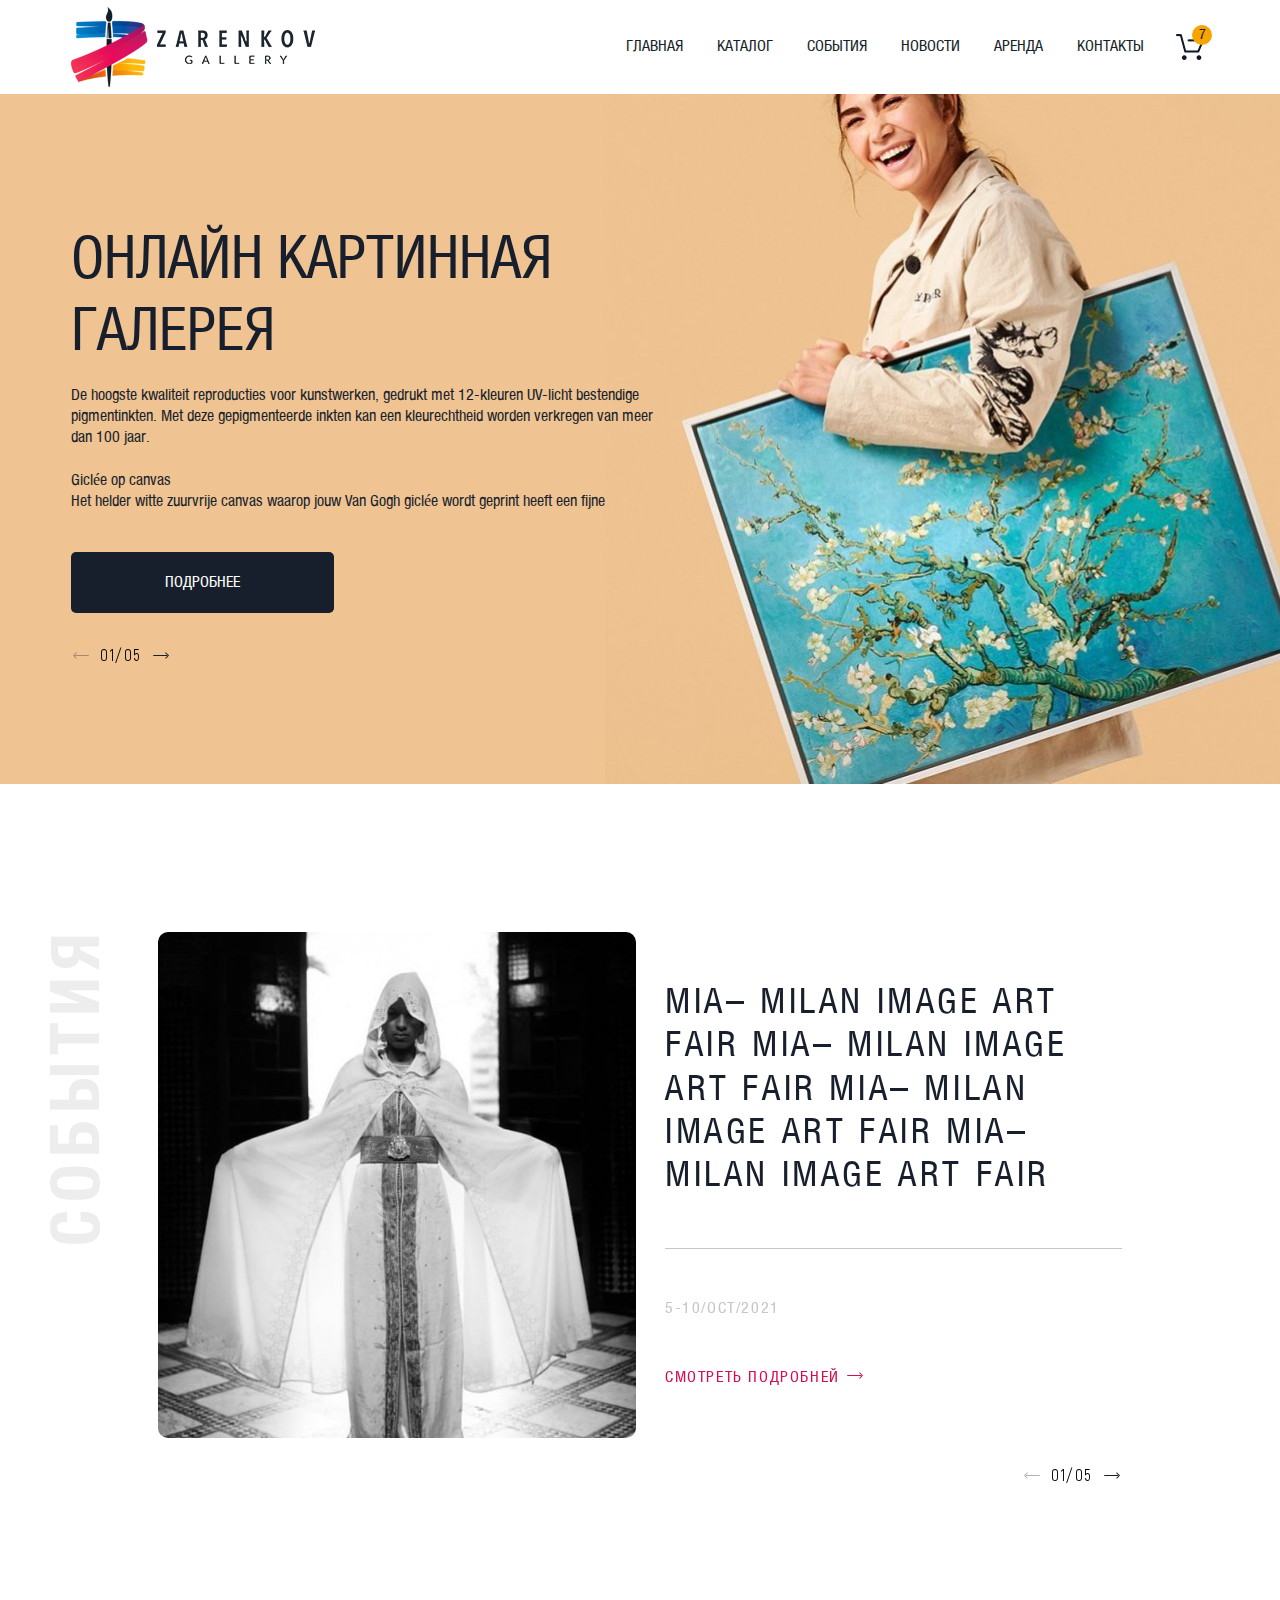
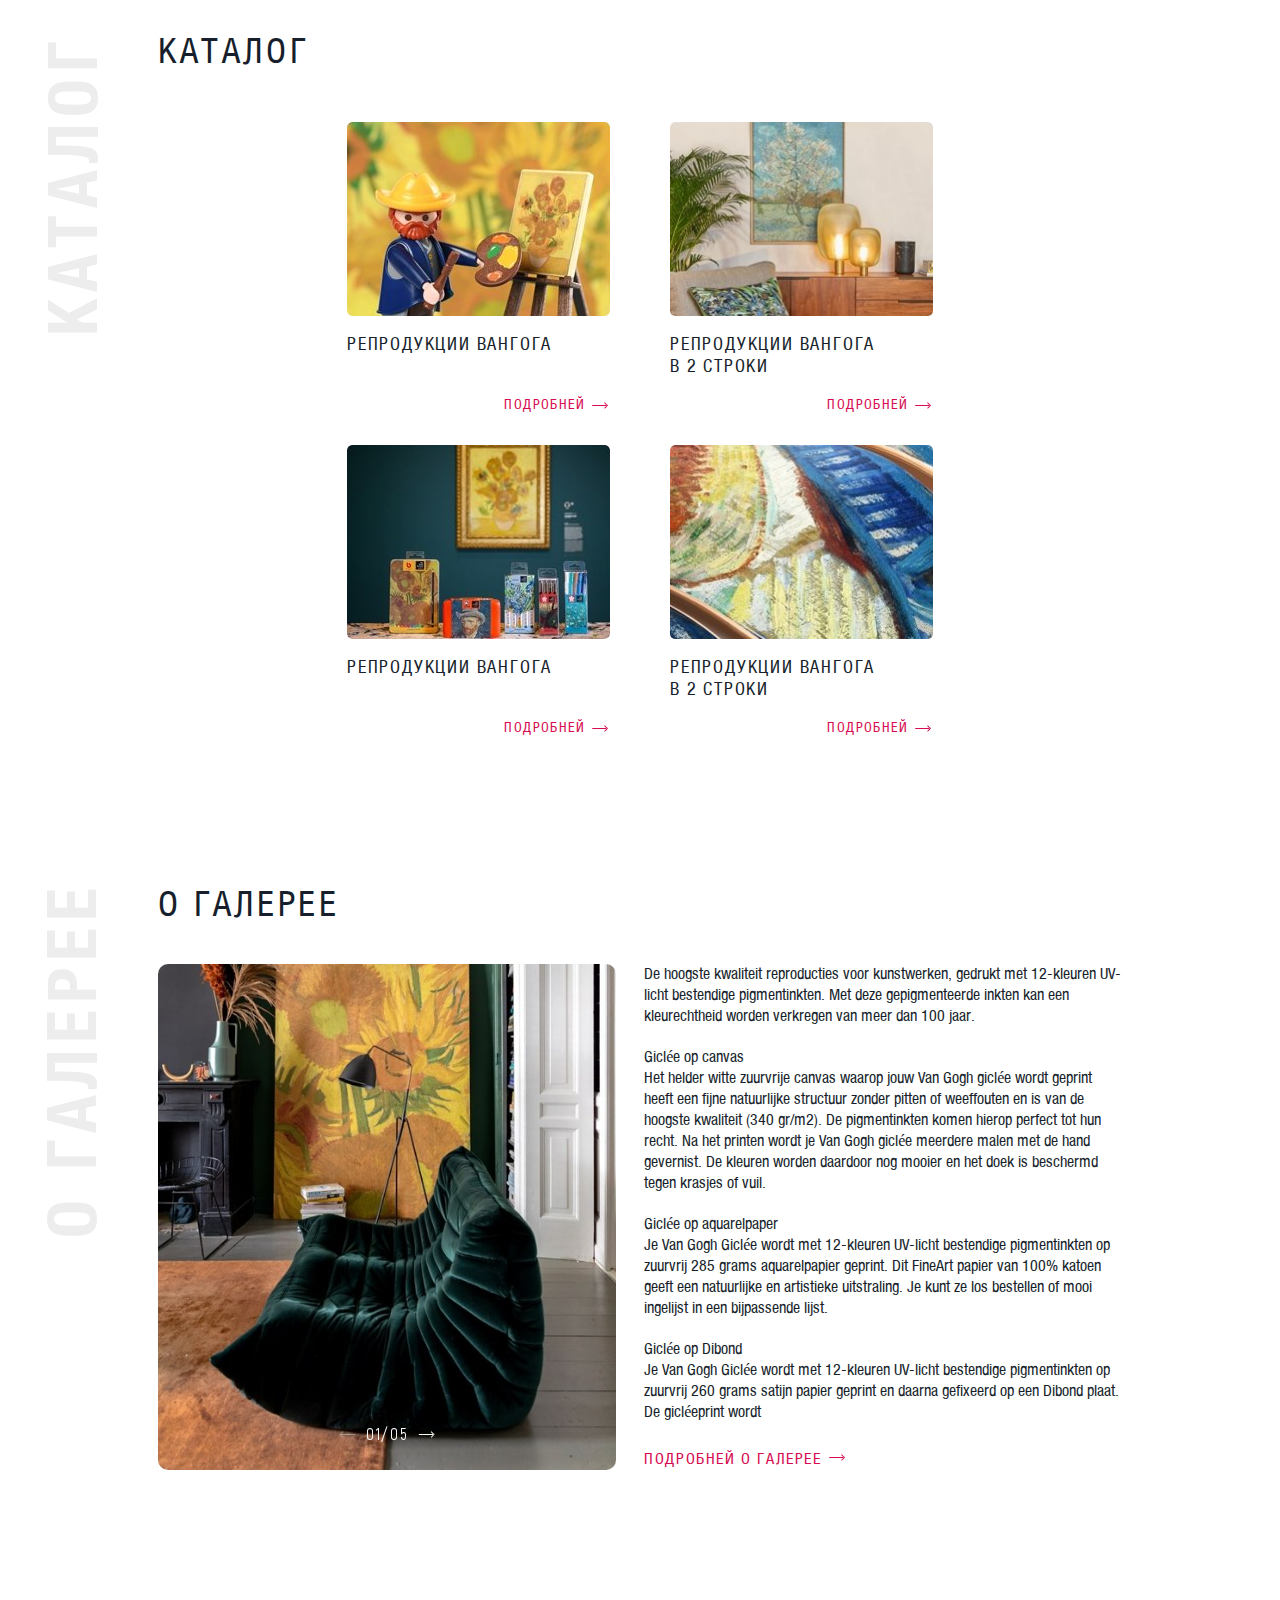
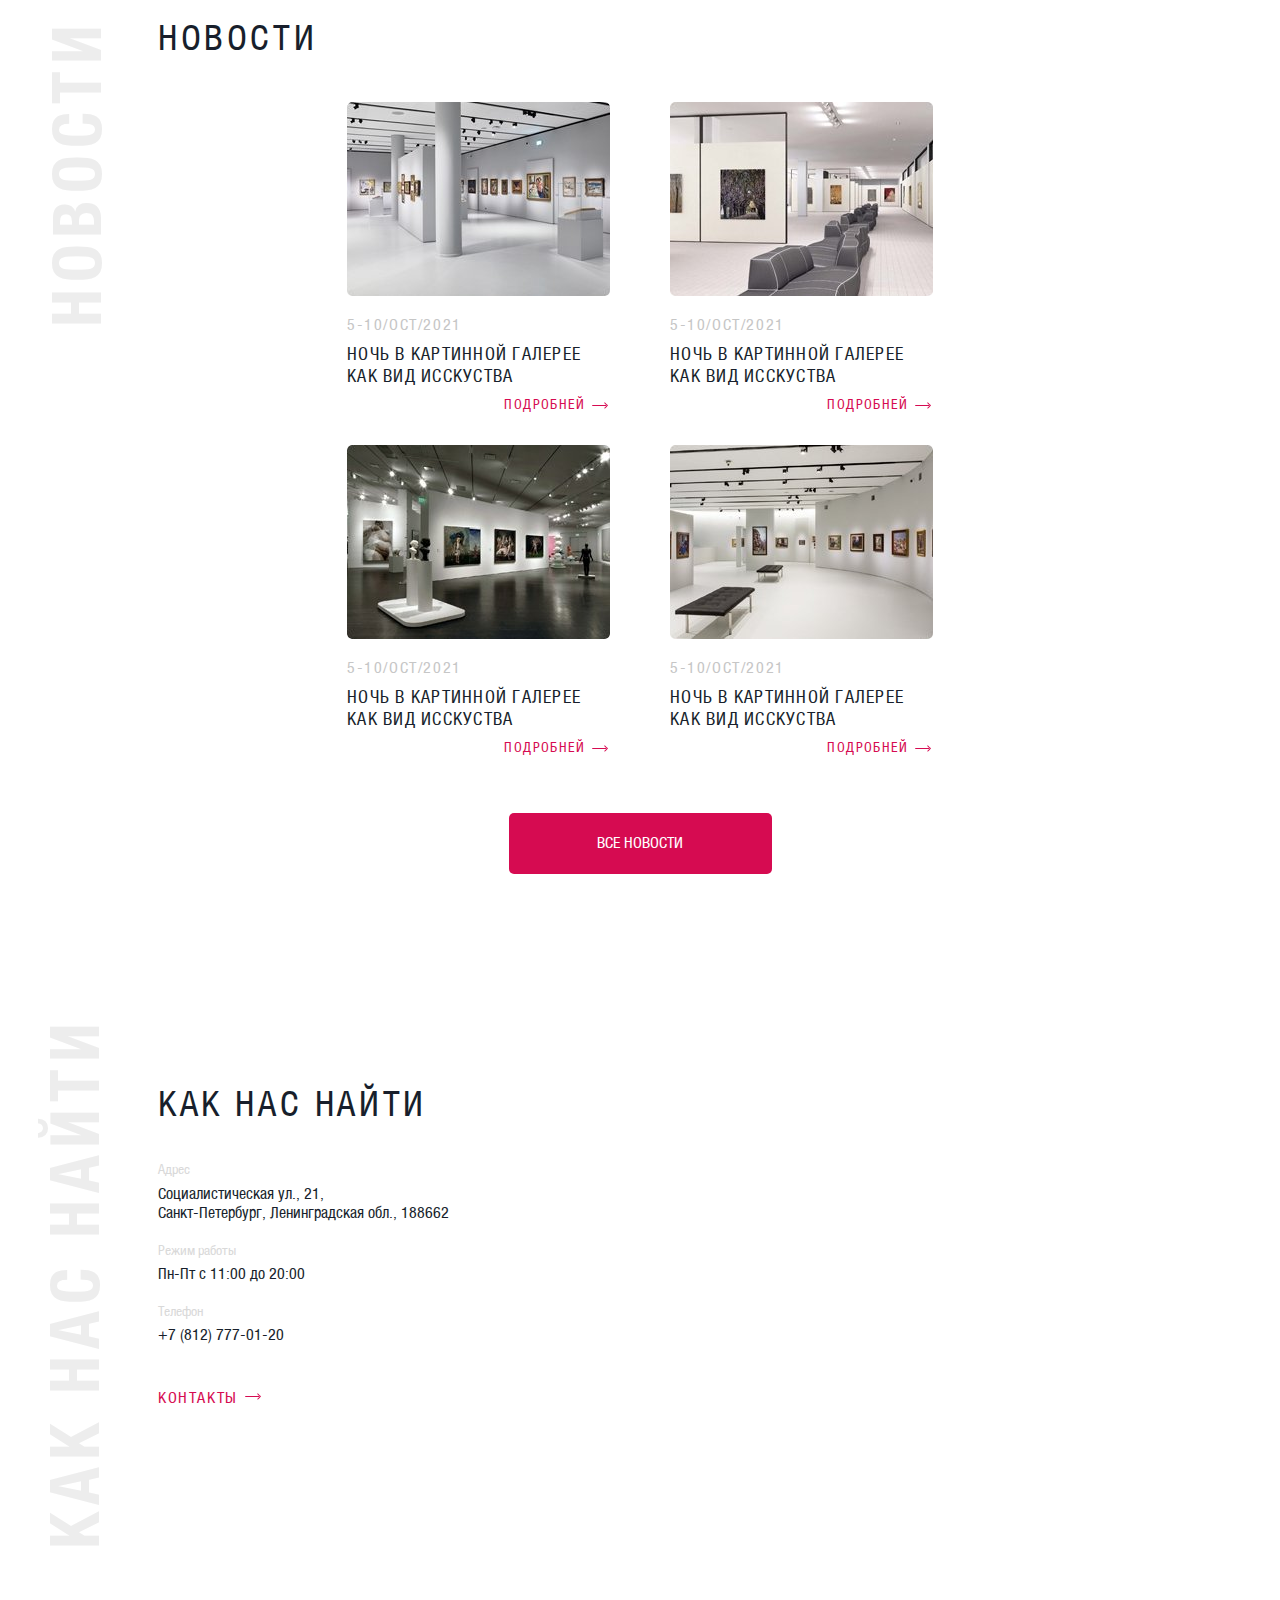
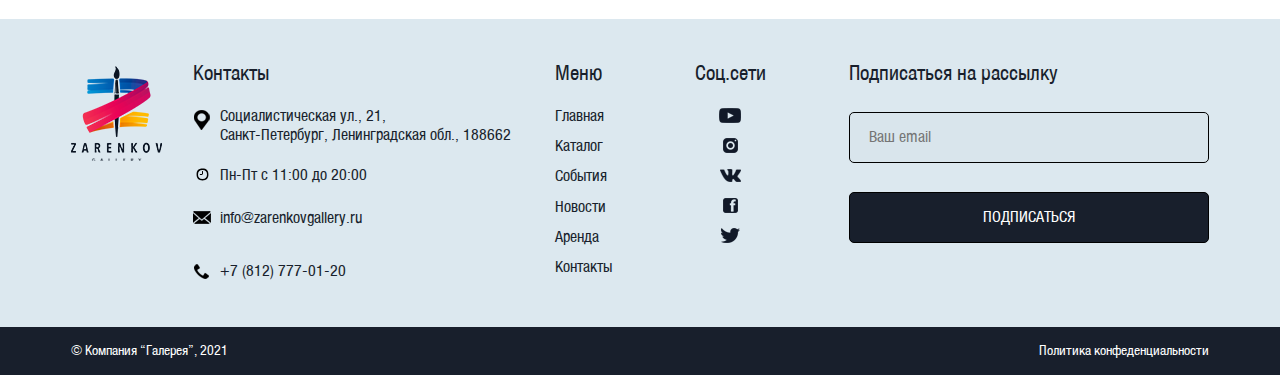
==== commit 55dbb64e: "sdjf" ====
--- a/index.html
+++ b/index.html
@@ -73,6 +73,24 @@
 									<p class="gallery-slide__text">Giclée op canvas<br>
 										Het helder witte zuurvrije canvas waarop jouw Van Gogh giclée wordt geprint heeft een
 										fijne</p>
+									<p class="gallery-slide__text">Giclée op canvas<br>
+										Het helder witte zuurvrije canvas waarop jouw Van Gogh giclée wordt geprint heeft een
+										fijne</p>
+									<p class="gallery-slide__text">Giclée op canvas<br>
+										Het helder witte zuurvrije canvas waarop jouw Van Gogh giclée wordt geprint heeft een
+										fijne</p>
+									<p class="gallery-slide__text">Giclée op canvas<br>
+										Het helder witte zuurvrije canvas waarop jouw Van Gogh giclée wordt geprint heeft een
+										fijne</p>
+									<p class="gallery-slide__text">Giclée op canvas<br>
+										Het helder witte zuurvrije canvas waarop jouw Van Gogh giclée wordt geprint heeft een
+										fijne</p>
+									<p class="gallery-slide__text">Giclée op canvas<br>
+										Het helder witte zuurvrije canvas waarop jouw Van Gogh giclée wordt geprint heeft een
+										fijne</p>
+									<p class="gallery-slide__text">Giclée op canvas<br>
+										Het helder witte zuurvrije canvas waarop jouw Van Gogh giclée wordt geprint heeft een
+										fijne</p>
 									<button class="gallery-slide__btn">Подробнее</button>
 								</div>
 							</div>
@@ -143,6 +161,12 @@
 									</div>
 									<div class="main-events-slide__content">
 										<h3 class="main-events-slide__title">MIA– milan image art
+											fair
+											MIA– milan image art
+											fair
+											MIA– milan image art
+											fair
+											MIA– milan image art
 											fair</h3>
 										<div class="main-events-slide__line"></div>
 										<p class="main-events-slide__date">5-10/oct/2021</p>
--- a/css/style.css
+++ b/css/style.css
@@ -456,6 +456,9 @@
   display: flex
 }
 .main-events-slide__img {
+  -webkit-box-flex: 0;
+  -ms-flex: 0 0 478px;
+  flex: 0 0 478px;
   margin: 0 29px 0 0;
   border-radius: 10px;
   overflow: hidden
@@ -1405,7 +1408,9 @@
   height: 15px;
   background-color: #fff;
   left: 0;
-  top: 2px
+  top: 2px;
+  border-radius: 50%;
+  border: 1px solid #c6c6c6
 }
 .contacts-form__label::after {
   content: "";
@@ -2595,7 +2600,8 @@
   .main-events-slide__img {
     -webkit-box-flex: 0;
     -ms-flex: 0 0 289px;
-    flex: 0 0 289px
+    flex: 0 0 289px;
+    height: 306px
   }
   .main-events-slide__line {
     width: 400px
@@ -2775,7 +2781,8 @@
     display: block
   }
   .main-events-slide__img {
-    width: 100%
+    width: 100%;
+    height: auto
   }
   .main-events-slide__content {
     margin: 30px 0 0 0
@@ -2979,6 +2986,12 @@
   .gallery-slide__container {
     padding: 68px 30px 165px
   }
+  .buy-form-date .date-slider__btn-prev.swiper-button-prev {
+    display: none
+  }
+  .buy-form-time .time-slider__btn-prev.swiper-button-prev {
+    display: none
+  }
 }
 @media (max-width:750px) {
   .contacts-form__form {
@@ -3273,7 +3286,7 @@
     height: 292px
   }
   .buy__container {
-    max-width: 350px
+    max-width: 420px
   }
   .buy__content {
     padding: 15px 0 150px
@@ -3288,7 +3301,8 @@
     margin: 0
   }
   .buy-form__btn {
-    width: 290px
+    width: 290px;
+    margin: 20px auto 0
   }
   .buy-form__btn:hover {
     background-color: #d60b51
@@ -3383,10 +3397,4 @@
     max-width: 320px;
     padding: 0 15px
   }
-  .buy-form-date .date-slider__btn-prev.swiper-button-prev {
-    display: none
-  }
-  .buy-form-time .time-slider__btn-prev.swiper-button-prev {
-    display: none
-  }
 }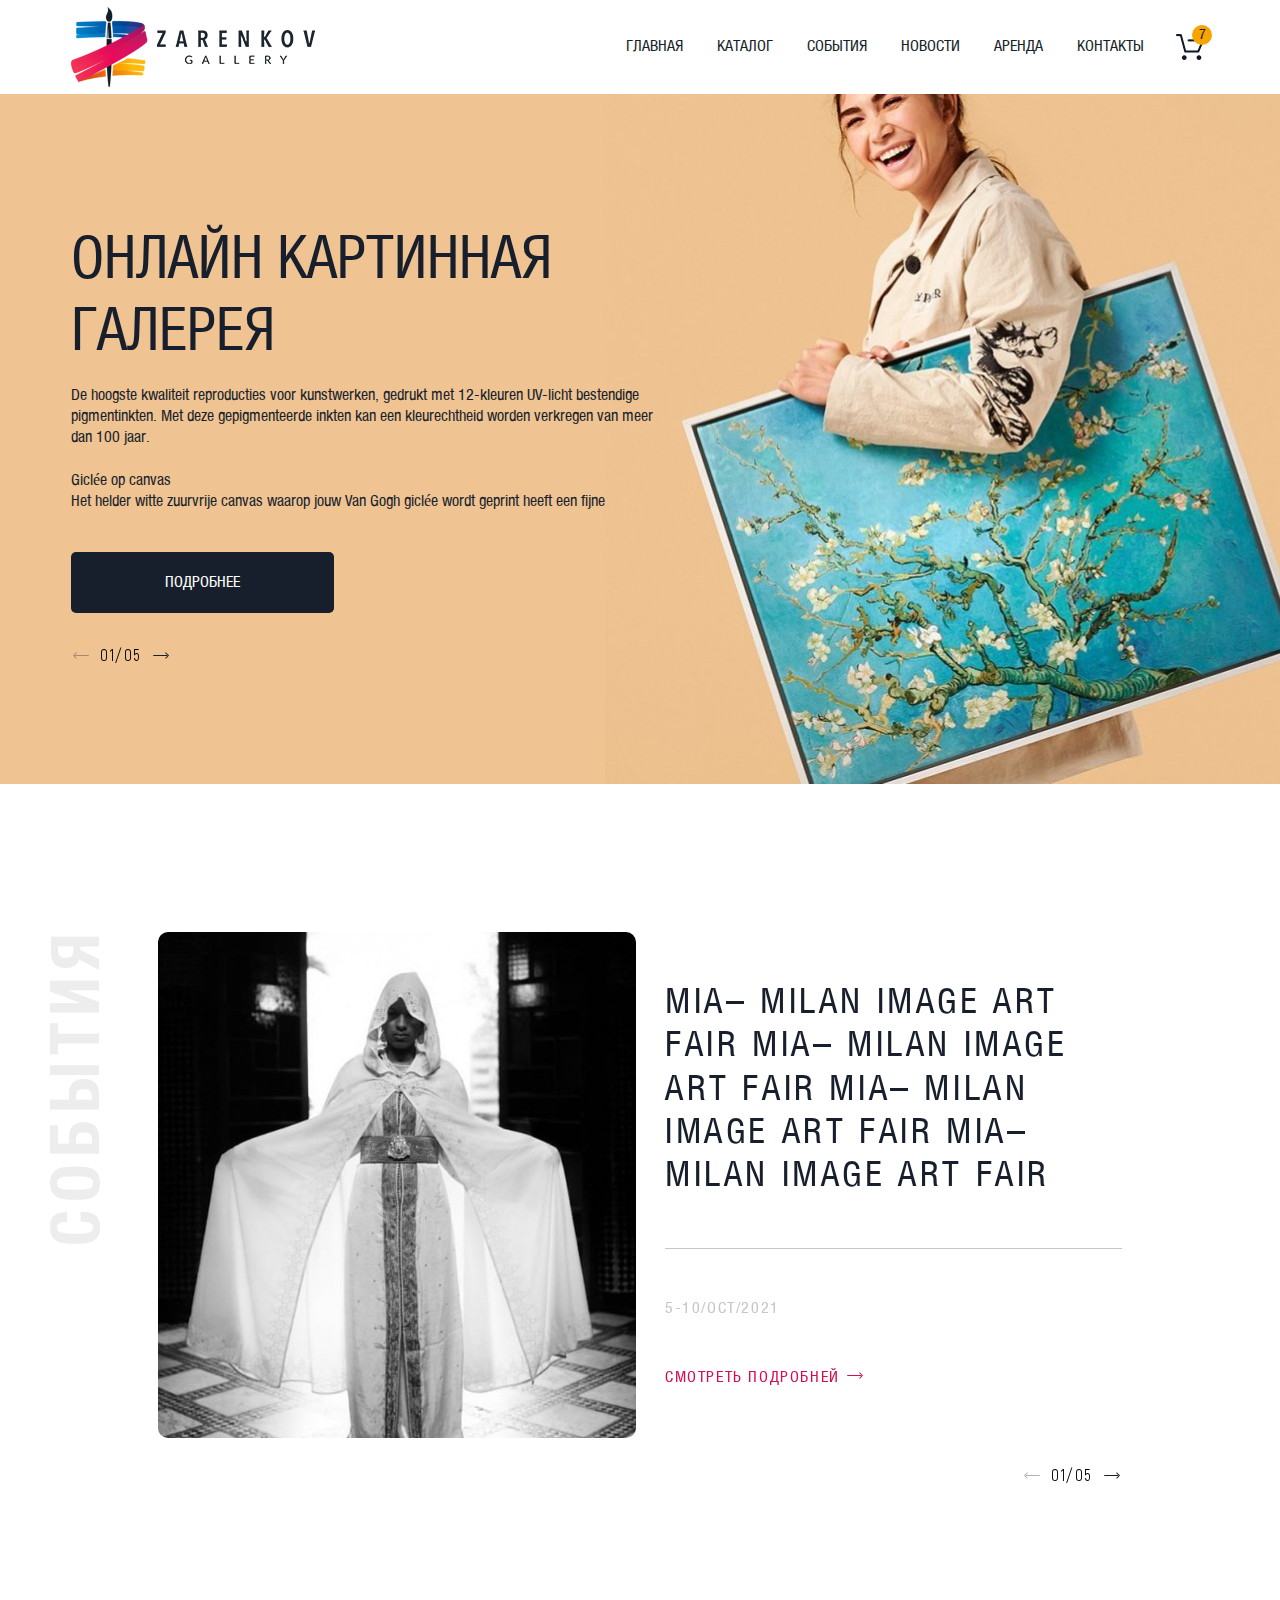
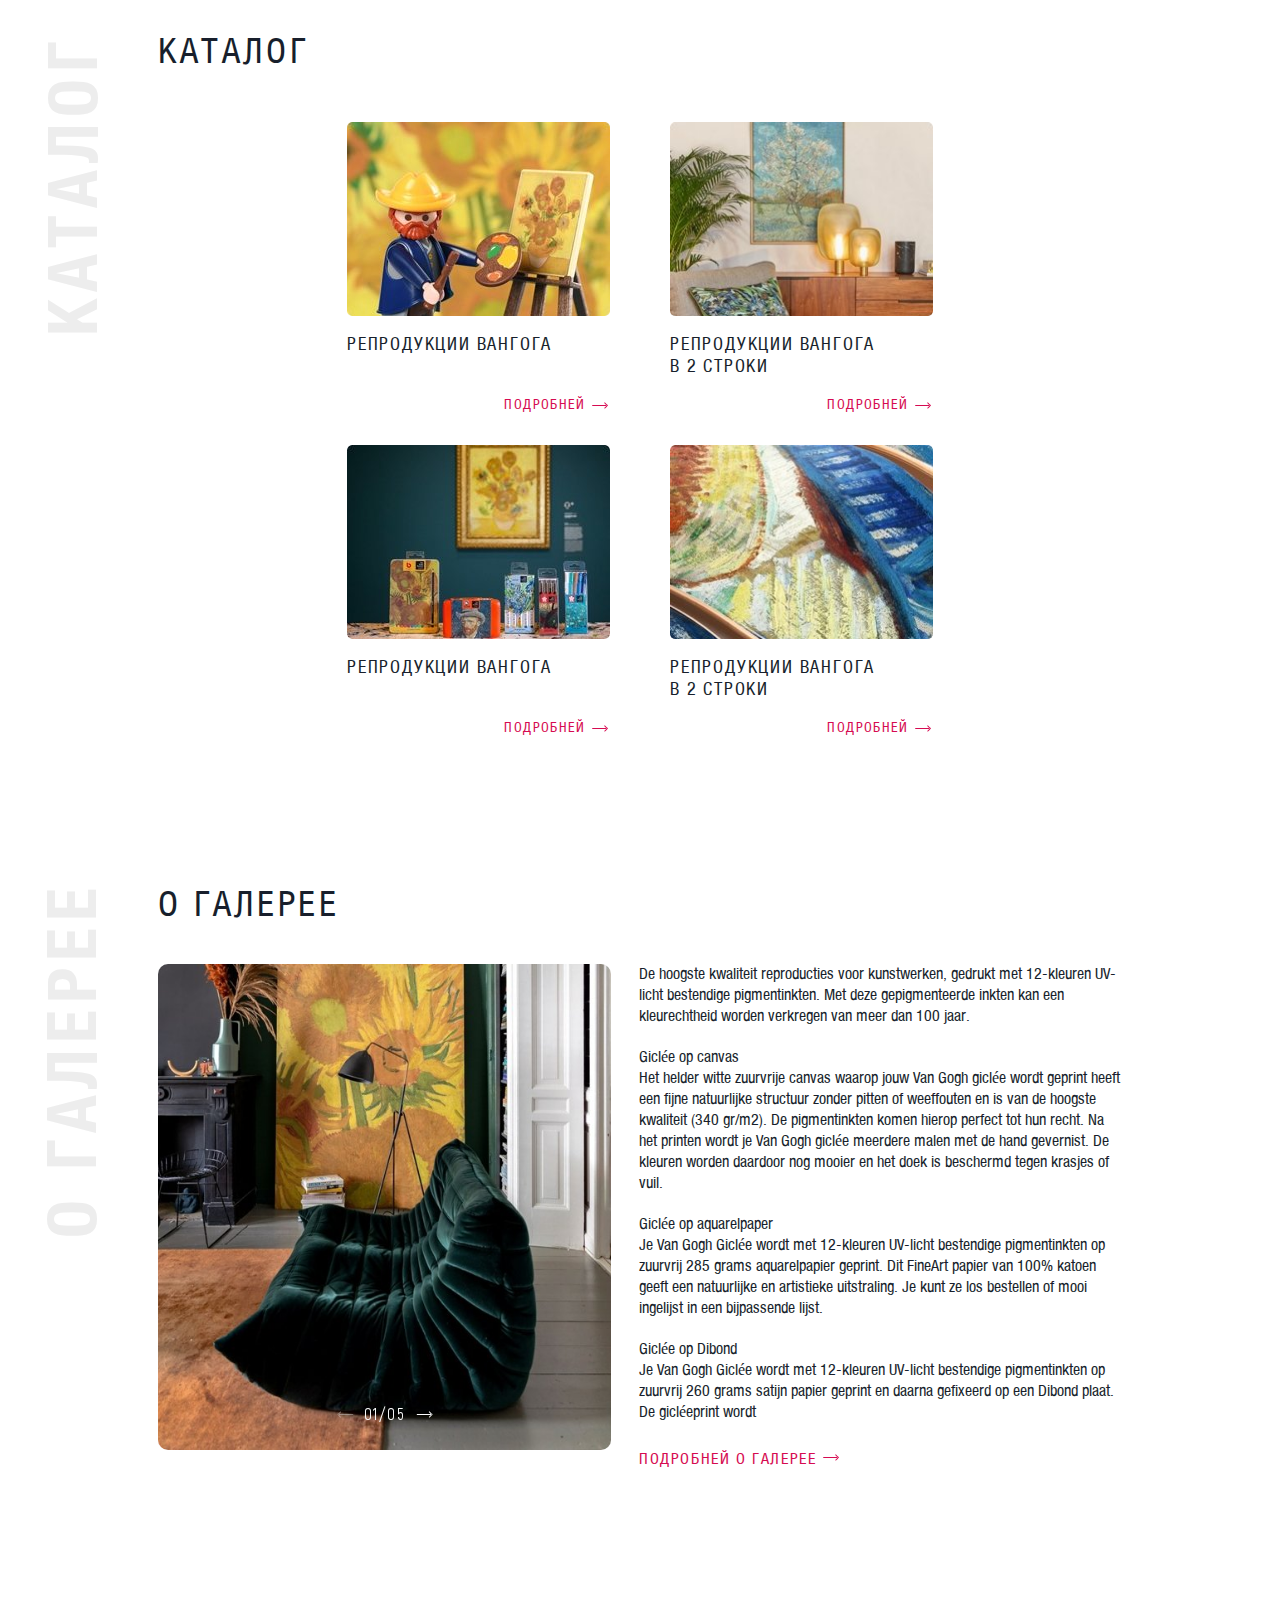
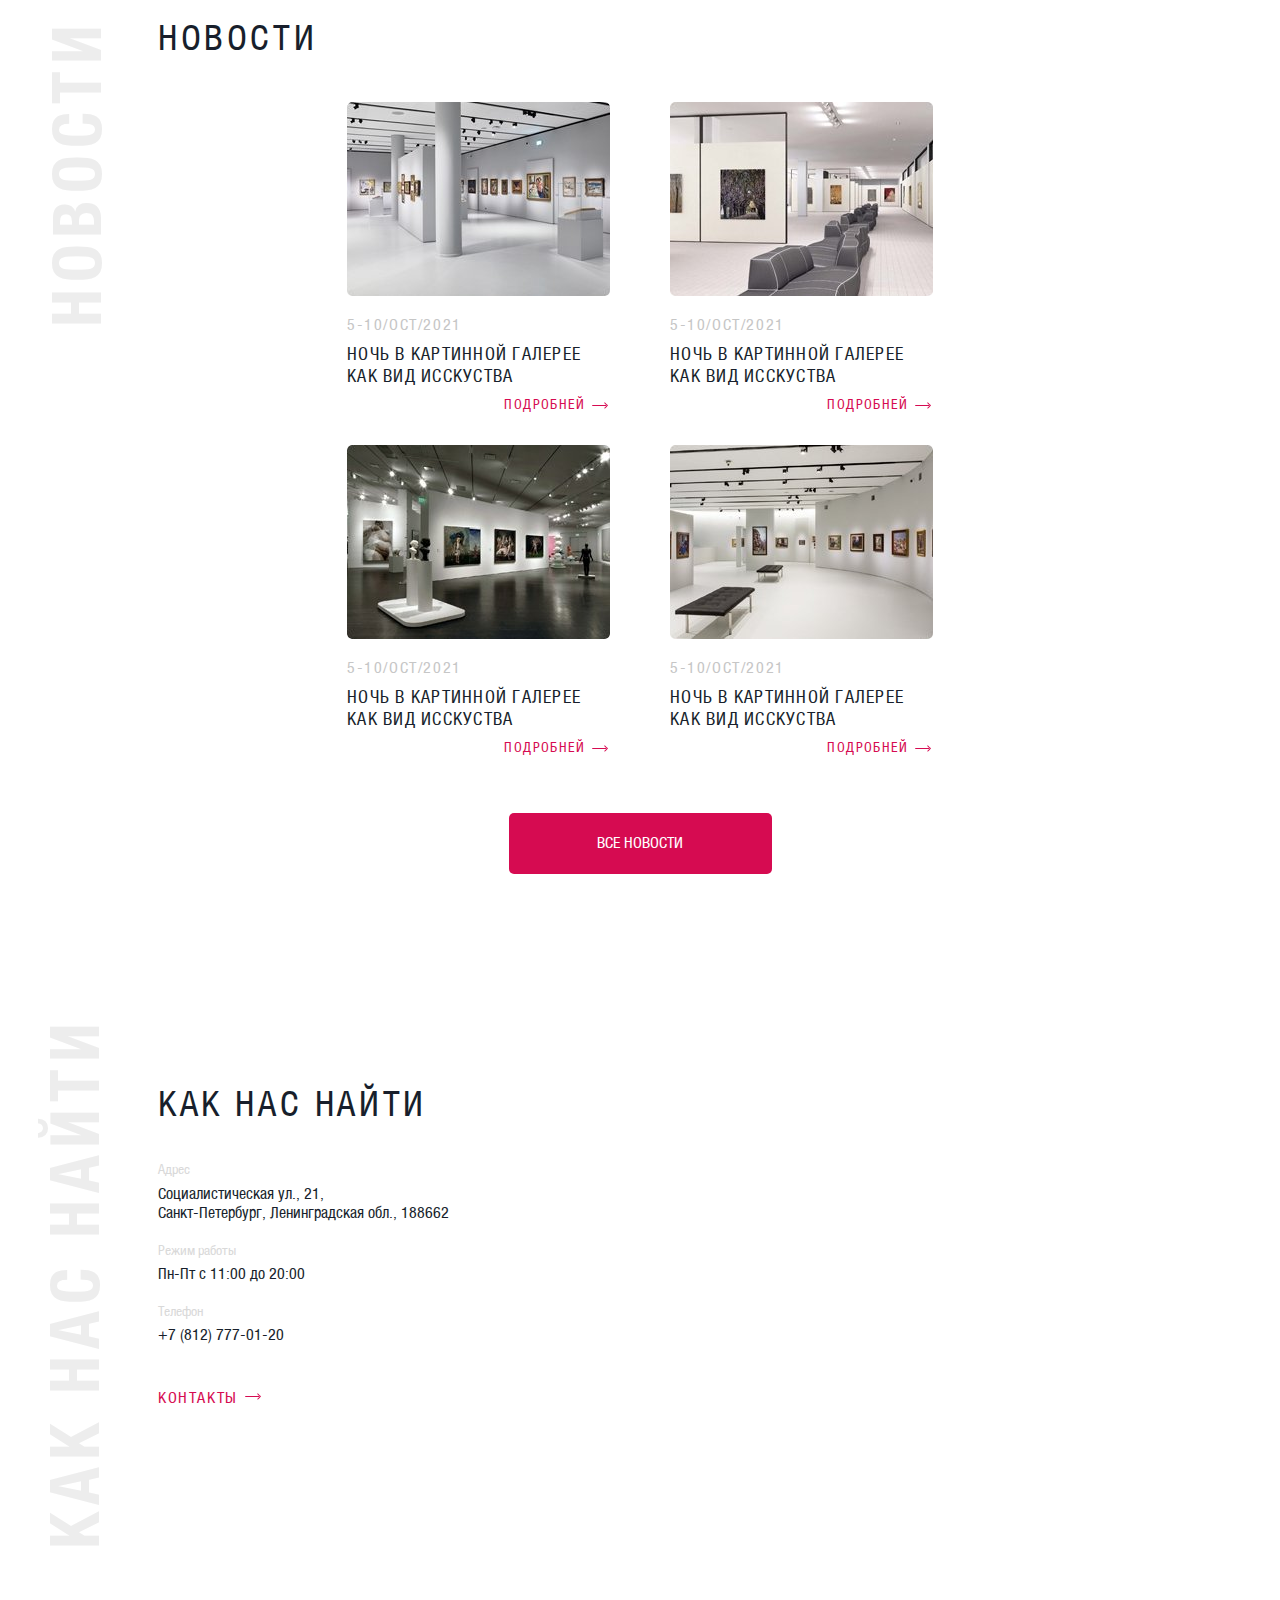
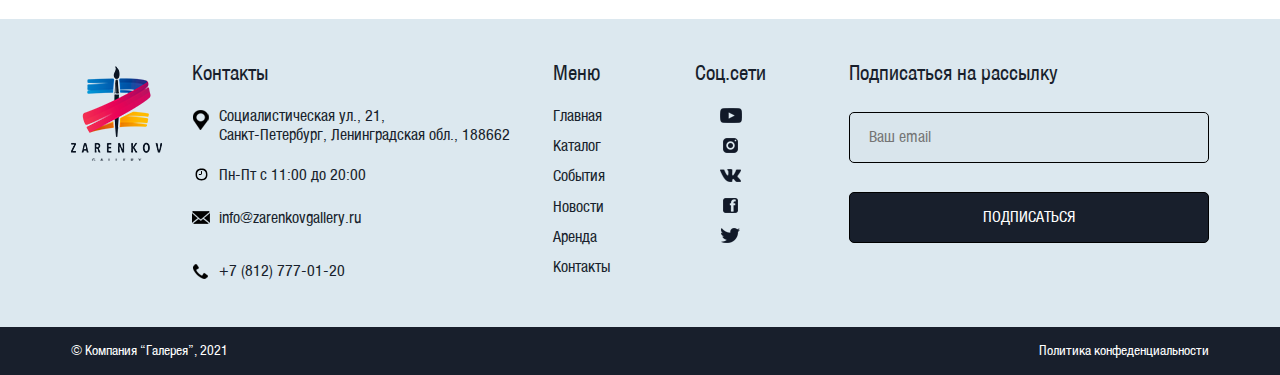
==== commit 75f6b09f: "dksdfj" ====
--- a/index.html
+++ b/index.html
@@ -458,9 +458,9 @@
 					</ul>
 				</div>
 				<div class="footer-top__form footer-form">
-					<form action="" name="footer-form">
+					<form name="footer-form" class="footer-form-form">
 						<h3 class="footer-form__title">Подписаться на рассылку</h3>
-						<input type="text" name="email" class="footer-email" placeholder="Ваш email">
+						<input type="text" name="email" class="footer-email only-eng" placeholder="Ваш email">
 						<button class="footer-form__btn">Подписаться</button>
 					</form>
 				</div>
@@ -475,6 +475,14 @@
 			</div>
 		</div>
 	</div>
+	<div class="footer-popup popup">
+		<div class="footer-popup__body popup__body">
+			<span class="footer-popup__close popup__close"></span>
+			<h2 class="footer-popup__title popup__title">Сообщение отправлено</h2>
+			<p class="footer-popup__text popup__text">Спасибо за заказ. менеджер свяжется с вами
+				в ближайшее время</p>
+		</div>
+	</div>
 </footer>
 	</div>
 	<script src="js/swiper-bundle.min.js"></script>
--- a/css/style.css
+++ b/css/style.css
@@ -630,7 +630,12 @@
   margin: 0 28px 0 0;
   position: relative;
   min-width: 0;
-  border-radius: 10px
+  -webkit-box-flex: 0;
+  -ms-flex: 0 0 553px;
+  flex: 0 0 553px;
+  border-radius: 10px;
+  width: 553px;
+  height: 586px
 }
 .about-slider__controls {
   position: absolute;
@@ -681,10 +686,7 @@
 }
 .about-slider__slide {
   width: 553px;
-  height: 586px;
-  -webkit-box-flex: 0;
-  -ms-flex: 0 0 auto;
-  flex: 0 0 auto
+  height: 586px
 }
 .about-slider__slide img {
   width: 100%;
@@ -814,6 +816,9 @@
   -ms-flex-pack: justify;
   justify-content: space-between
 }
+.how-find__body {
+  margin: 0 20px 0 0
+}
 .how-find__item {
   margin: 20px 0 0 0
 }
@@ -850,7 +855,10 @@
   width: 749px;
   height: 445px;
   border-radius: 10px;
-  overflow: hidden
+  overflow: hidden;
+  -webkit-box-flex: 0;
+  -ms-flex: 0 0 auto;
+  flex: 0 0 auto
 }
 .footer-top {
   background-color: #dce8ef;
@@ -867,7 +875,10 @@
 .footer-top__logo {
   width: 91px;
   height: 95px;
-  margin: 6px 0 0 0
+  margin: 6px 0 0 0;
+  -webkit-box-flex: 0;
+  -ms-flex: 0 0 91px;
+  flex: 0 0 91px
 }
 .footer-top__logo .footer-desktop-img {
   width: 100%;
@@ -879,10 +890,26 @@
   height: 100%
 }
 .footer-top__contacts {
+  -webkit-box-flex: 0;
+  -ms-flex: 0 0 318px;
+  flex: 0 0 318px;
   margin: 0 0 0 -52px
 }
 .footer-top__menu {
+  -webkit-box-flex: 0;
+  -ms-flex: 0 0 60px;
+  flex: 0 0 60px;
   margin: 0 0 0 -40px
+}
+.footer-top__social {
+  -webkit-box-flex: 0;
+  -ms-flex: 0 0 72px;
+  flex: 0 0 72px
+}
+.footer-top__form {
+  -webkit-box-flex: 0;
+  -ms-flex: 0 0 auto;
+  flex: 0 0 auto
 }
 .footer-contacts__title {
   font-size: 21px;
@@ -1059,6 +1086,87 @@
 }
 .footer-bottom__link:hover {
   color: #d60b51
+}
+.popup {
+  background-color: rgba(255,255,255,.6);
+  position: fixed;
+  top: 0;
+  left: 0;
+  min-width: 100vw;
+  min-height: 100vh;
+  display: -webkit-box;
+  display: -ms-flexbox;
+  display: flex;
+  -webkit-box-pack: center;
+  -ms-flex-pack: center;
+  justify-content: center;
+  -webkit-box-align: center;
+  -ms-flex-align: center;
+  align-items: center;
+  z-index: 100;
+  visibility: hidden;
+  opacity: 0;
+  -webkit-transition: .2s;
+  -o-transition: .2s;
+  transition: .2s
+}
+.popup__body {
+  width: 361px;
+  min-height: 131px;
+  background-color: #fff;
+  -webkit-box-shadow: 0 0 6px 0 rgba(0,0,0,.17);
+  box-shadow: 0 0 6px 0 rgba(0,0,0,.17);
+  border-radius: 5px;
+  position: relative;
+  padding: 30px
+}
+.popup__close {
+  width: 22px;
+  height: 22px;
+  background-color: #c5c5c5;
+  border-radius: 50%;
+  position: absolute;
+  top: -22px;
+  right: -22px
+}
+.popup__close::after,
+.popup__close::before {
+  width: 14px;
+  height: 2px;
+  position: absolute;
+  content: "";
+  background: #000;
+  top: 10px;
+  left: 4px
+}
+.popup__close::before {
+  -webkit-transform: rotate(45deg);
+  -ms-transform: rotate(45deg);
+  transform: rotate(45deg)
+}
+.popup__close::after {
+  -webkit-transform: rotate(-45deg);
+  -ms-transform: rotate(-45deg);
+  transform: rotate(-45deg)
+}
+.popup__title {
+  font-size: 24px;
+  line-height: 21px;
+  font-weight: 400;
+  color: #181f2c;
+  text-align: center
+}
+.popup__text {
+  text-align: center;
+  font-size: 16px;
+  line-height: 21px;
+  font-weight: 400;
+  color: #181f2c;
+  margin: 16px 0 0 0
+}
+.popup.popup-open {
+  visibility: visible;
+  opacity: 1
 }
 .event-top__content {
   padding: 15px 0 25px 0
@@ -1296,7 +1404,10 @@
   width: 647px;
   height: 618px;
   border-radius: 10px;
-  overflow: hidden
+  overflow: hidden;
+  -webkit-box-flex: 0;
+  -ms-flex: 0 0 647px;
+  flex: 0 0 647px
 }
 .contacts-social__list {
   display: -webkit-box;
@@ -1409,7 +1520,6 @@
   background-color: #fff;
   left: 0;
   top: 2px;
-  border-radius: 50%;
   border: 1px solid #c6c6c6
 }
 .contacts-form__label::after {
@@ -1432,8 +1542,8 @@
 .contacts-form__btn {
   display: block;
   -webkit-box-flex: 0;
-  -ms-flex: 0 1 360px;
-  flex: 0 1 360px;
+  -ms-flex: 0 0 360px;
+  flex: 0 0 360px;
   height: 59px;
   background-color: #181f2c;
   border-radius: 10px;
@@ -1782,36 +1892,36 @@
   color: #181f2c;
   margin: 17px 0 0 -3px
 }
-.events__heading {
-  margin: 22px 0 0 0
-}
-.events__heading:nth-child(4) {
-  margin: 36px 0 0 0
-}
-.heading__title-row {
-  display: -webkit-box;
-  display: -ms-flexbox;
-  display: flex;
-  -webkit-box-align: center;
-  -ms-flex-align: center;
-  align-items: center
-}
-.heading__title {
+.events__tabs {
+  margin: 20px 0 0 0
+}
+.events__tab {
   font-size: 14px;
   line-height: 1.2;
   font-weight: 400;
   text-transform: uppercase;
   letter-spacing: .1em;
   color: #c6c6c6;
-  margin: 0 10px 0 0;
-  -webkit-box-flex: 0;
-  -ms-flex: 0 0 auto;
-  flex: 0 0 auto
-}
-.heading__line {
-  width: 100%;
-  height: 1px;
-  background-color: #dce8ef
+  margin: 0 20px 0 0;
+  -webkit-transition: .2s;
+  -o-transition: .2s;
+  transition: .2s
+}
+.events__tab:hover {
+  color: #d60b51
+}
+.events__tab.disabled-btn {
+  pointer-events: none;
+  opacity: .5
+}
+.events__heading {
+  margin: 22px 0 0 0
+}
+.events__heading:nth-child(4) {
+  margin: 36px 0 0 0
+}
+.heading {
+  display: none
 }
 .heading__items {
   margin: 38px 0 0 0
@@ -1821,6 +1931,9 @@
 }
 .heading__item:first-child {
   margin: 0
+}
+.heading.show-heading {
+  display: block
 }
 .heading-item {
   display: -webkit-box;
@@ -1959,7 +2072,6 @@
   height: 15px;
   background-color: #fff;
   border: 1px solid #c6c6c6;
-  border-radius: 50%;
   left: 0;
   top: 2px
 }
@@ -2246,6 +2358,70 @@
   z-index: 2;
   pointer-events: none
 }
+.time-slide__question {
+  width: 11px;
+  height: 11px;
+  background-color: #c6c6c6;
+  font-size: 9px;
+  line-height: 15px;
+  font-weight: 400;
+  color: #000;
+  position: absolute;
+  top: -6px;
+  right: -14px;
+  display: -webkit-box;
+  display: -ms-flexbox;
+  display: flex;
+  -webkit-box-pack: center;
+  -ms-flex-pack: center;
+  justify-content: center;
+  -webkit-box-align: center;
+  -ms-flex-align: center;
+  align-items: center;
+  border-radius: 50%;
+  cursor: pointer;
+  z-index: 2
+}
+.time-slide__answer {
+  width: 150px;
+  height: 60px;
+  background-color: #fff;
+  -webkit-box-shadow: 0 0 6px 0 rgba(0,0,0,.17);
+  box-shadow: 0 0 6px 0 rgba(0,0,0,.17);
+  border-radius: 5px;
+  font-size: 12px;
+  line-height: 1.2;
+  font-weight: 400;
+  color: #000;
+  position: absolute;
+  top: -69px;
+  right: -169px;
+  padding: 10px;
+  opacity: 0;
+  visibility: hidden;
+  -webkit-transition: .2s;
+  -o-transition: .2s;
+  transition: .2s;
+  z-index: 3
+}
+.time-slide__answer::before {
+  position: absolute;
+  content: "";
+  width: 0;
+  height: 0;
+  border-style: solid;
+  border-width: 18px 10px 0 0;
+  border-color: #fff transparent transparent transparent;
+  -webkit-transform: rotate(30deg);
+  -ms-transform: rotate(30deg);
+  transform: rotate(30deg);
+  bottom: -12px;
+  left: -4px
+}
+.time-slide__answer.show-answer {
+  visibility: visible;
+  opacity: 1
+}
 .buy-form-number__title {
   font-size: 21px;
   line-height: 21px;
@@ -2261,6 +2437,7 @@
   background-color: #c6c6c6
 }
 .buy-form-number__general-row {
+  margin: 3px 0 0 0;
   display: -webkit-box;
   display: -ms-flexbox;
   display: flex;
@@ -2300,7 +2477,6 @@
   margin: 3px 0 0 0
 }
 .buy-form-number__sum {
-  font-family: "Helvetica Neue Condensed";
   font-size: 16px;
   line-height: 21px;
   font-weight: 400;
@@ -2308,7 +2484,6 @@
   text-align: right
 }
 .buy-form-number__discount {
-  font-family: "Helvetica Neue Condensed";
   font-size: 16px;
   line-height: 21px;
   font-weight: 400;
@@ -2458,7 +2633,7 @@
   height: 10px;
   background: url(../img/icons/category_btn.svg) 0 0/100% 100% no-repeat;
   top: 15px;
-  right: 10px
+  left: 72px
 }
 .number-input {
   display: none
@@ -2497,6 +2672,9 @@
 .number-row-title-mobile {
   display: none
 }
+input.error-input {
+  border: 1px solid red
+}
 @media (max-width:1630px) {
   .main-events__aside-title {
     left: -85px
@@ -2553,6 +2731,13 @@
   .about__link {
     margin: 27px 0 0 0
   }
+  .about-slider {
+    -webkit-box-flex: 0;
+    -ms-flex: 0 0 453px;
+    flex: 0 0 453px;
+    width: 453px;
+    height: 486px
+  }
   .about-slider__slide {
     width: 453px;
     height: 486px
@@ -2611,6 +2796,10 @@
   }
   .about__texts {
     margin: 30px 0 0 0
+  }
+  .about-slider {
+    width: 100%;
+    height: auto
   }
   .about-slider {
     width: 100%
@@ -2704,6 +2893,9 @@
     -ms-flex-align: stretch;
     align-items: stretch
   }
+  .how-find__body {
+    margin: 0
+  }
   .how-find__item:first-of-type {
     margin: 30px 0 0 0
   }
@@ -2742,7 +2934,10 @@
   }
   .contacts__map {
     width: 450px;
-    height: 420px
+    height: 420px;
+    -webkit-box-flex: 0;
+    -ms-flex: 0 0 450px;
+    flex: 0 0 450px
   }
   .event-top__img {
     height: 450px
@@ -2986,6 +3181,9 @@
   .gallery-slide__container {
     padding: 68px 30px 165px
   }
+  .events__tabs {
+    margin: 15px 0 0 0
+  }
   .buy-form-date .date-slider__btn-prev.swiper-button-prev {
     display: none
   }
@@ -3358,7 +3556,7 @@
   }
   .number-row__category-btn {
     top: 27px;
-    right: 130px
+    left: 75px
   }
   .buy-form-general__row {
     display: block
@@ -3384,6 +3582,16 @@
     color: #c6c6c6
   }
 }
+@media (max-width:440px) {
+  .popup__body {
+    width: 260px;
+    padding: 30px 15px
+  }
+  .popup__text {
+    font-size: 14px;
+    line-height: 18px
+  }
+}
 @media (max-width:430px) {
   .aside-title {
     display: none
